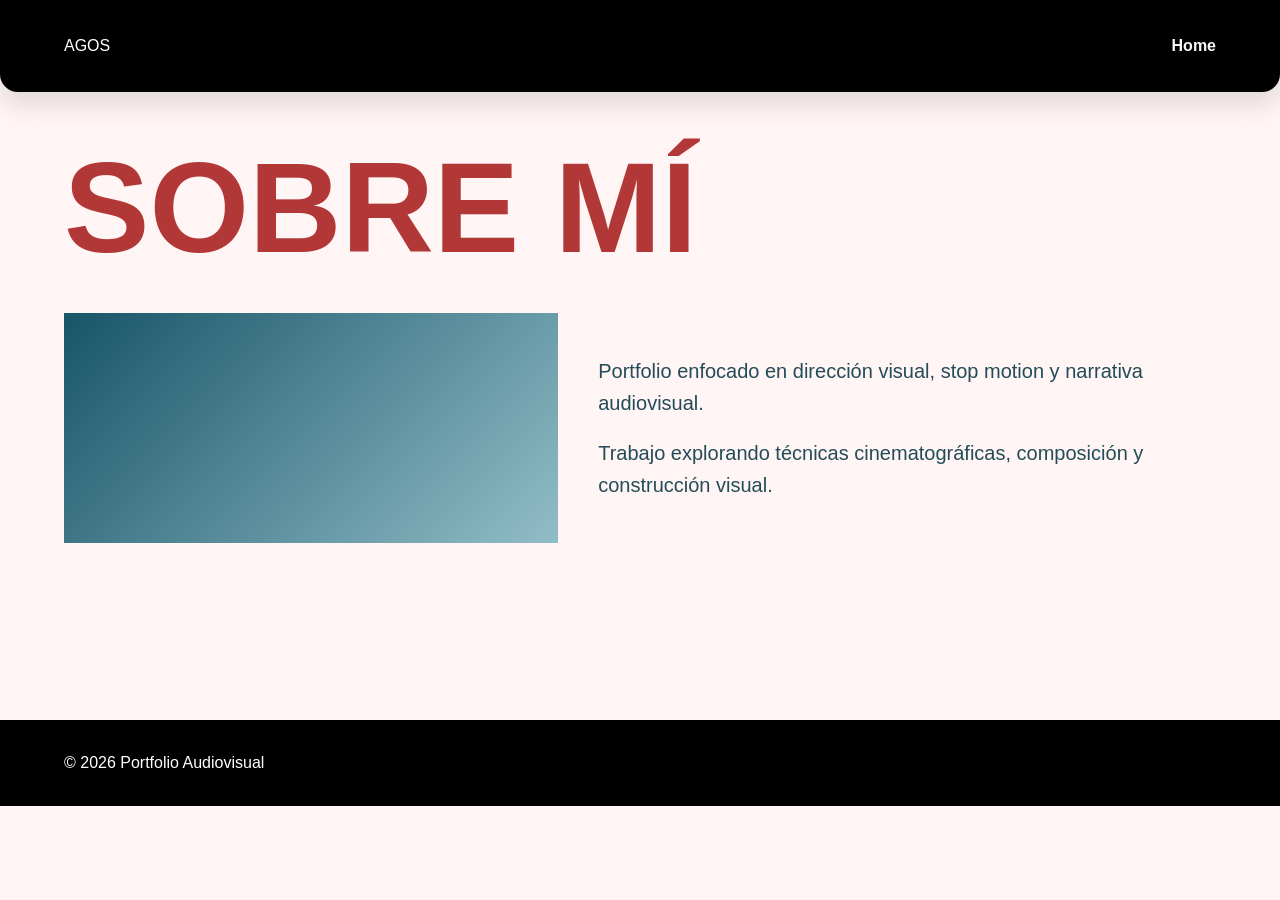
==== about.html @ ac49134e "Initial site commit" ====
<!DOCTYPE html>
<html lang="es">
<head>
  <meta charset="UTF-8">
  <meta name="viewport" content="width=device-width, initial-scale=1.0">
  <title>Sobre mí</title>
  <link rel="stylesheet" href="style.css">
</head>
<body>

<header class="navbar">

  <div class="logo">
    AGOS
  </div>

  <nav>
    <a href="index.html">Home</a>
  </nav>

</header>


<section class="page">

  <div class="section-title">

    <h1>SOBRE MÍ</h1>

  </div>


  <div class="about-layout">

    <div class="about-image"></div>

    <div class="about-text">

      <p>
        Portfolio enfocado en dirección visual, stop motion y narrativa audiovisual.
      </p>

      <p>
        Trabajo explorando técnicas cinematográficas, composición y construcción visual.
      </p>

    </div>

  </div>

</section>

<footer>
  © 2026 Portfolio Audiovisual
</footer>

</body>
</html>
---- style.css ----
:root{
  --ink:#070707;
  --paper:#fff5f4;
  --red:#b23838;
  --red-soft:#d77678;
  --blue:#185568;
  --blue-soft:#91bdc7;
  --mint:#e7fbfc;
  --line:rgba(7,7,7,0.34);
}

*{
  margin:0;
  padding:0;
  box-sizing:border-box;
}

html{
  scroll-behavior:smooth;
}

body{
  min-height:100vh;
  color:var(--ink);
  font-family:Arial, Helvetica, sans-serif;
  background:var(--paper);
  overflow-x:hidden;
}

a{
  color:inherit;
}

.navbar{
  position:fixed;
  top:0;
  left:0;
  z-index:20;
  width:100%;
  min-height:92px;
  display:flex;
  align-items:center;
  justify-content:space-between;
  gap:32px;
  padding:24px clamp(24px, 5vw, 76px);
  color:#fff;
  background:#000;
  border-bottom-left-radius:18px;
  border-bottom-right-radius:18px;
  box-shadow:0 12px 26px rgba(0,0,0,0.12);
}

.brand{
  display:inline-flex;
  align-items:center;
}

.logo{
  width:112px;
  height:auto;
  display:block;
}

nav{
  display:flex;
  align-items:center;
  gap:clamp(20px, 4vw, 58px);
  flex-wrap:wrap;
}

nav a{
  color:#f7f7f7;
  font-size:16px;
  font-weight:700;
  text-decoration:none;
  transition:color 0.2s ease;
}

nav a:hover,
nav a.active{
  color:#d34747;
}

main{
  position:relative;
  background:
    radial-gradient(circle at 13% 8%, transparent 0 145px, rgba(178,56,56,0.58) 146px, transparent 147px),
    radial-gradient(circle at 22% 0%, transparent 0 290px, rgba(7,7,7,0.42) 291px, transparent 292px),
    var(--paper);
}

.hero{
  position:relative;
  min-height:700px;
  padding:150px clamp(24px, 5vw, 84px) 64px;
  display:flex;
  align-items:center;
  justify-content:center;
  overflow:hidden;
}

.hero-meta{
  position:absolute;
  top:142px;
  left:clamp(26px, 9vw, 128px);
  display:flex;
  gap:24px;
  align-items:flex-start;
  font-size:14px;
  line-height:1.45;
  text-transform:uppercase;
}

.hero-meta span:not(.rec-light){
  display:block;
  color:#d34747;
  margin-bottom:4px;
}

.rec-light{
  width:36px;
  height:16px;
  margin-top:8px;
  background:#cf4549;
  display:inline-block;
}

.orbit{
  position:absolute;
  pointer-events:none;
  border:1.5px solid rgba(7,7,7,0.45);
  border-radius:50%;
}

.orbit-left{
  width:510px;
  height:510px;
  top:-225px;
  left:-72px;
}

.orbit-right{
  width:360px;
  height:108px;
  top:132px;
  right:-105px;
  transform:rotate(-8deg);
  border-color:rgba(24,85,104,0.68);
}

.hero-stage{
  position:relative;
  width:min(100%, 1180px);
  display:flex;
  justify-content:center;
  align-items:center;
  min-height:420px;
}

.hero h1{
  color:var(--red);
  font-size:clamp(78px, 13vw, 218px);
  line-height:0.82;
  font-weight:900;
  text-transform:uppercase;
  letter-spacing:0;
}

.girl-placeholder{
  display:grid;
  place-items:center;
  color:#fff;
  font-weight:800;
  text-transform:uppercase;
  border:2px dashed rgba(178,56,56,0.55);
  background:
    linear-gradient(180deg, rgba(255,255,255,0.42), rgba(255,255,255,0.1)),
    #f3d8d8;
  box-shadow:inset 0 0 0 10px rgba(255,245,244,0.7);
}

.girl-placeholder span{
  padding:8px 14px;
  color:var(--red);
  background:#fff;
  border:1px solid rgba(178,56,56,0.32);
}

.hero-person{
  position:absolute;
  top:18px;
  left:50%;
  width:205px;
  height:400px;
  transform:translateX(-50%);
  border-radius:120px 120px 42px 42px;
}

.side-words{
  position:absolute;
  right:clamp(16px, 5vw, 72px);
  top:390px;
  display:flex;
  gap:38px;
  writing-mode:vertical-rl;
  color:#ce4a4d;
  font-size:14px;
  text-transform:uppercase;
}

.side-words::before,
.side-words::after{
  content:"";
  width:12px;
  height:12px;
  background:#000;
  display:block;
}

.intro{
  padding:0 clamp(24px, 5vw, 84px) 48px;
}

.intro h2{
  font-size:36px;
  margin-bottom:12px;
}

.lead{
  color:var(--red);
  font-size:26px;
  font-weight:800;
  margin-bottom:18px;
}

.intro p:last-child{
  max-width:850px;
  font-size:17px;
  line-height:1.6;
}

.projects{
  position:relative;
  padding:0 clamp(24px, 5vw, 84px) 104px;
  display:grid;
  grid-template-columns:minmax(230px, 1fr) minmax(180px, 0.8fr) minmax(230px, 1fr) minmax(180px, 0.8fr);
  gap:38px 58px;
  align-items:center;
}

.projects::after{
  content:"";
  position:absolute;
  right:-90px;
  bottom:-190px;
  width:560px;
  height:280px;
  border:1.5px solid rgba(7,7,7,0.42);
  border-radius:50%;
  transform:rotate(-10deg);
}

.project-tile{
  position:relative;
  min-height:178px;
  padding:68px 28px 24px;
  color:#fff;
  text-decoration:none;
  overflow:hidden;
  transition:transform 0.2s ease, filter 0.2s ease;
}

.project-tile:hover{
  transform:translateY(-4px);
  filter:saturate(1.08);
}

.project-tile span{
  position:relative;
  z-index:2;
  display:block;
  font-size:24px;
  line-height:1;
  font-weight:900;
  text-transform:uppercase;
}

.project-tile small{
  position:relative;
  z-index:2;
  display:block;
  margin-top:8px;
  font-size:14px;
  font-weight:700;
}

.tile-blue{ background:var(--blue); }
.tile-sky{ background:var(--blue-soft); }
.tile-red{ background:#ce4042; }
.tile-coral{ background:var(--red-soft); }

.tile-ring{
  position:absolute;
  right:28px;
  top:46px;
  width:88px;
  height:88px;
  border:5px solid rgba(255,255,255,0.55);
  border-radius:50%;
}

.tile-ring::after{
  content:"";
  position:absolute;
  left:-12px;
  bottom:-12px;
  width:28px;
  height:28px;
  background:#d84a4e;
  border-radius:50%;
}

.tile-wave{
  position:absolute;
  right:-8px;
  bottom:-12px;
  width:156px;
  height:88px;
  border-left:7px solid #c23f40;
  border-top:7px solid #fff;
  border-radius:50%;
  transform:rotate(-26deg);
}

.tile-bars{
  position:absolute;
  right:24px;
  bottom:0;
  width:170px;
  height:78px;
  background:
    linear-gradient(90deg, transparent 0 15%, var(--blue) 15% 42%, transparent 42% 48%, var(--mint) 48% 74%, transparent 74% 80%, var(--blue) 80% 100%);
}

.tile-dots{
  position:absolute;
  right:0;
  bottom:0;
  width:208px;
  height:102px;
  background:
    radial-gradient(circle at 14% 88%, var(--mint) 0 10px, transparent 11px),
    radial-gradient(circle at 28% 76%, var(--blue) 0 8px, transparent 9px),
    radial-gradient(circle at 43% 62%, var(--mint) 0 18px, transparent 19px),
    radial-gradient(circle at 60% 42%, var(--blue) 0 19px, transparent 20px),
    radial-gradient(circle at 78% 22%, var(--mint) 0 18px, transparent 19px),
    radial-gradient(circle at 96% 4%, var(--blue) 0 18px, transparent 19px),
    linear-gradient(145deg, transparent 0 50%, rgba(255,255,255,0.65) 51% 53%, transparent 54%);
}

.character-callout{
  min-height:360px;
  position:relative;
  display:flex;
  align-items:flex-end;
  justify-content:center;
}

.small-person{
  width:150px;
  height:310px;
  border-radius:80px 80px 28px 28px;
}

.bubble{
  position:absolute;
  top:0;
  right:0;
  max-width:185px;
  padding:14px 16px;
  font-size:13px;
  font-weight:700;
  line-height:1.35;
  background:#fffafa;
  border:1.5px solid rgba(7,7,7,0.55);
  border-radius:8px;
}

.bubble::after{
  content:"";
  position:absolute;
  left:26px;
  bottom:-18px;
  width:28px;
  height:18px;
  background:#fffafa;
  clip-path:polygon(0 0, 100% 0, 0 100%);
  border-left:1.5px solid rgba(7,7,7,0.55);
}

.site-footer,
footer{
  position:relative;
  z-index:1;
  color:#fff;
  background:#000;
}

.site-footer{
  min-height:250px;
  display:grid;
  grid-template-columns:220px minmax(260px, 1fr) 260px;
  gap:48px;
  align-items:center;
  padding:56px clamp(24px, 11vw, 190px);
  border-top-left-radius:22px;
  border-top-right-radius:22px;
}

.footer-logo{
  width:142px;
  height:auto;
  margin-bottom:28px;
}

.site-footer p,
.site-footer a{
  color:#fff;
  font-size:14px;
  font-weight:700;
  text-decoration:none;
}

.newsletter{
  display:grid;
  gap:10px;
}

.newsletter label{
  font-size:12px;
  font-weight:800;
  text-transform:uppercase;
  color:#bfc0c0;
}

.newsletter input{
  width:100%;
  min-height:48px;
  padding:0 24px;
  color:#fff;
  font-weight:700;
  background:#000;
  border:1px solid rgba(255,255,255,0.72);
  border-radius:12px;
  outline:none;
}

.footer-contact{
  display:grid;
  gap:16px;
  align-content:center;
}

.footer-contact strong{
  color:#d8d8d8;
  font-size:12px;
  text-transform:uppercase;
}

.socials{
  display:flex;
  gap:14px;
  flex-wrap:wrap;
}

.socials a{
  font-size:12px;
}

.page{
  min-height:calc(100vh - 180px);
  padding:150px clamp(24px, 5vw, 76px) 80px;
}

.section-title{
  max-width:850px;
  margin-bottom:48px;
}

.section-title h1{
  color:var(--red);
  font-size:clamp(54px, 10vw, 150px);
  line-height:0.9;
  text-transform:uppercase;
}

.section-title p,
.about-text p{
  color:#234c58;
  font-size:20px;
  line-height:1.6;
}

.grid{
  display:grid;
  grid-template-columns:repeat(3, minmax(0, 1fr));
  gap:24px;
}

.card{
  background:#fff;
  border:1px solid rgba(7,7,7,0.1);
  border-radius:8px;
  overflow:hidden;
}

.image,
.about-image{
  min-height:230px;
  background:linear-gradient(135deg, var(--blue), var(--blue-soft));
}

.info{
  padding:22px;
}

.info h2{
  margin-bottom:8px;
}

.about-layout{
  display:grid;
  grid-template-columns:minmax(220px, 0.8fr) minmax(280px, 1fr);
  gap:40px;
  align-items:center;
}

.about-text{
  display:grid;
  gap:18px;
}

body > footer:not(.site-footer){
  padding:34px clamp(24px, 5vw, 76px);
}

@media(max-width:1120px){
  .projects{
    grid-template-columns:1fr 1fr;
  }

  .character-callout{
    order:5;
  }

  .character-right{
    order:6;
  }

  .site-footer{
    grid-template-columns:1fr;
    gap:30px;
  }
}

@media(max-width:760px){
  .navbar{
    position:relative;
    flex-direction:column;
    min-height:auto;
    padding:22px;
  }

  nav{
    justify-content:center;
    gap:16px 22px;
  }

  nav a{
    font-size:14px;
  }

  .hero{
    min-height:560px;
    padding:58px 20px 36px;
  }

  .hero-meta,
  .side-words,
  .orbit-right{
    display:none;
  }

  .hero-stage{
    min-height:390px;
  }

  .hero h1{
    font-size:clamp(64px, 23vw, 110px);
  }

  .hero-person{
    width:160px;
    height:300px;
    top:50px;
  }

  .intro{
    padding:10px 20px 36px;
  }

  .intro h2{
    font-size:30px;
  }

  .lead{
    font-size:21px;
  }

  .projects{
    grid-template-columns:1fr;
    padding:0 20px 70px;
    gap:24px;
  }

  .character-callout{
    min-height:300px;
  }

  .bubble{
    left:50%;
    right:auto;
    transform:translateX(-50%);
  }

  .site-footer{
    padding:42px 24px;
  }

  .grid,
  .about-layout{
    grid-template-columns:1fr;
  }

  .page{
    padding:60px 20px;
  }
}
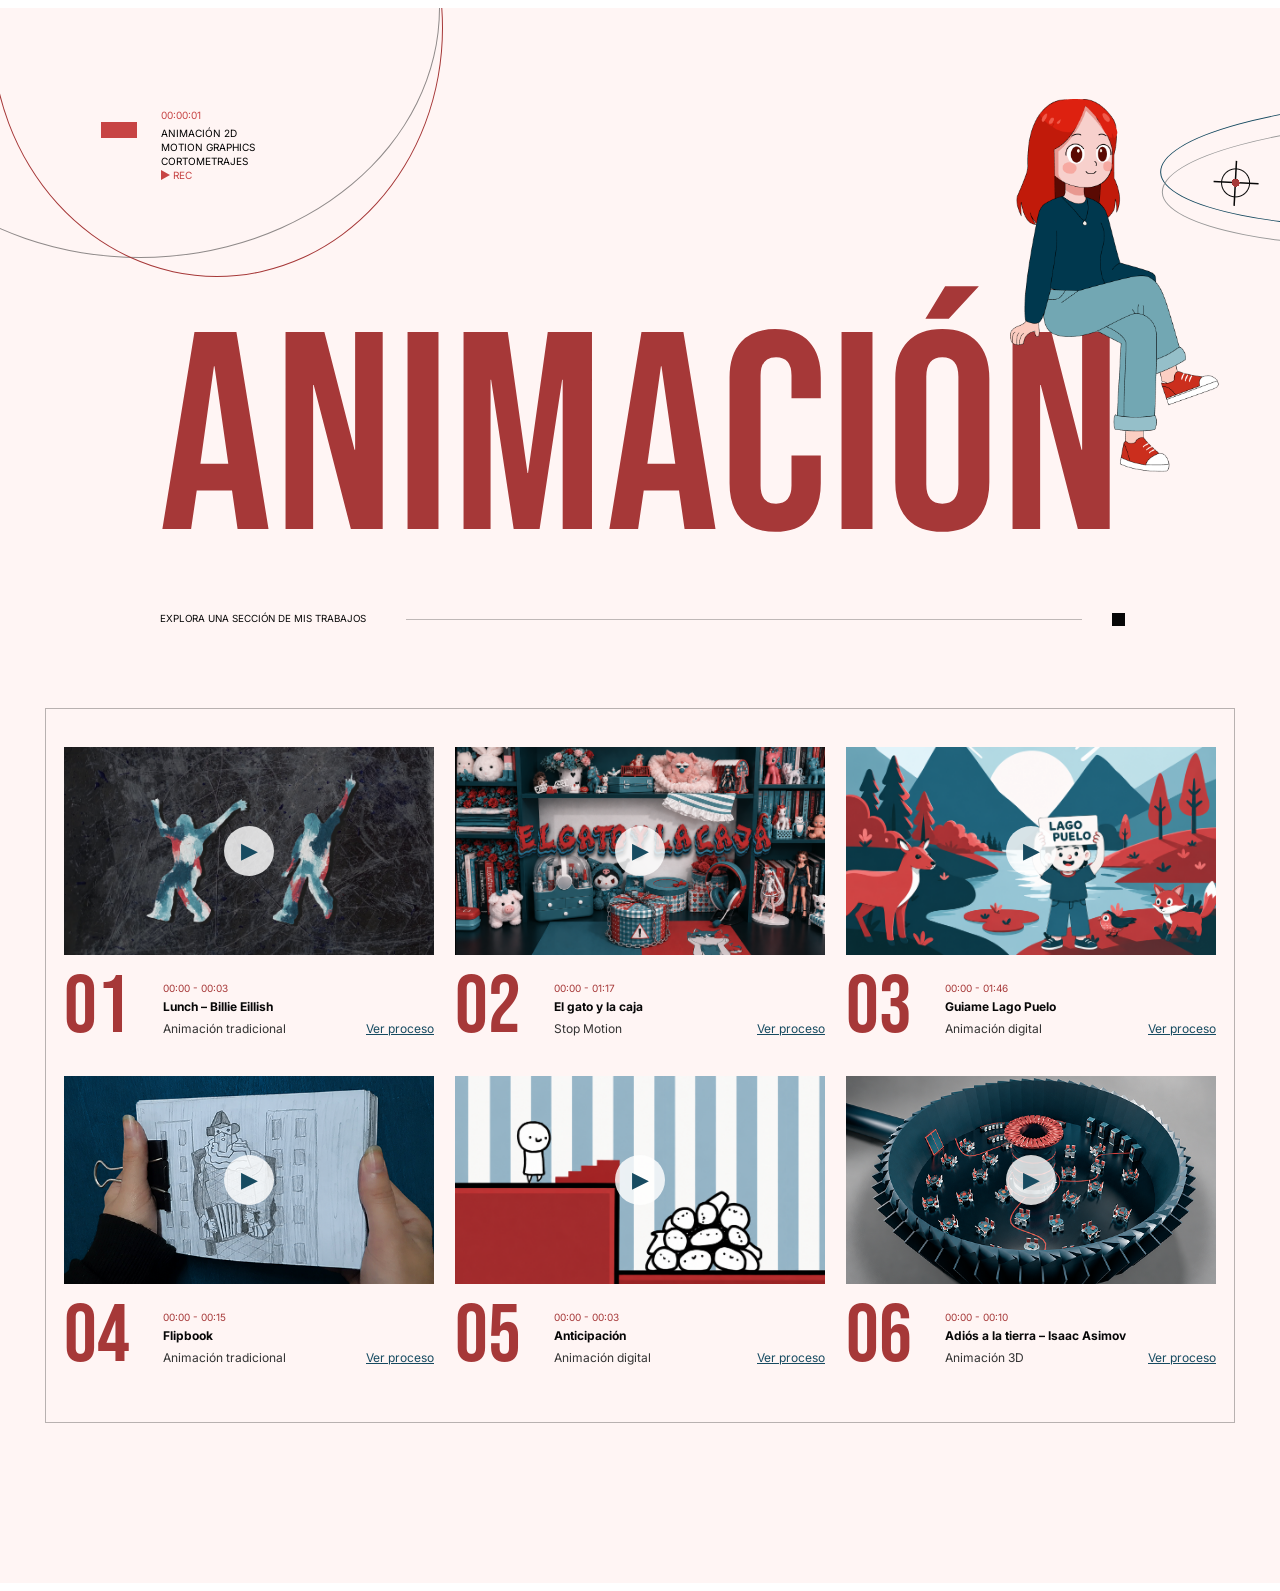
==== commit ce8bb7d7: "Update about.html" ====
--- a/about.html
+++ b/about.html
@@ -3,56 +3,319 @@
 <head>
   <meta charset="UTF-8">
   <meta name="viewport" content="width=device-width, initial-scale=1.0">
-  <title>Sobre mí</title>
+  <title>Animación</title>
   <link rel="stylesheet" href="style.css">
+  <script src="components.js" defer></script>
 </head>
 <body>
-
-<header class="navbar">
-
-  <div class="logo">
-    AGOS
+  <div data-include="header"></div>
+
+<main class="animacion-page">
+
+  <!-- HERO -->
+<section class="animacion-hero">
+
+  <!-- texto izquierda arriba -->
+  <div class="hero-meta">
+    <span class="rec-light"></span>
+
+    <div class="hero-text">
+      <span>00:00:01</span>
+      Animación 2D<br>
+      Motion graphics<br>
+      Cortometrajes<br>
+
+      <p class="rec-label">
+        <span>REC</span>
+      </p>
+    </div>
   </div>
 
-  <nav>
-    <a href="index.html">Home</a>
-  </nav>
-
-</header>
-
-
-<section class="page">
-
-  <div class="section-title">
-
-    <h1>SOBRE MÍ</h1>
+  <!-- ondas -->
+  <div class="orbit orbit-left"></div>
+  <div class="orbit orbit-right"></div>
+
+  <!-- contenido principal -->
+  <div class="animacion-stage">
+
+    <div class="marker-left"></div>
+
+    <h1>ANIMACIÓN</h1>
+
+    <img
+      src="img/agos_sentada.png"
+      alt="Agos"
+      class="animacion-character"
+    >
+
 
   </div>
-
-
-  <div class="about-layout">
-
-    <div class="about-image"></div>
-
-    <div class="about-text">
-
-      <p>
-        Portfolio enfocado en dirección visual, stop motion y narrativa audiovisual.
-      </p>
-
-      <p>
-        Trabajo explorando técnicas cinematográficas, composición y construcción visual.
-      </p>
-
-    </div>
-
-  </div>
+<div class="explora-line">
+  <span>EXPLORA UNA SECCIÓN DE MIS TRABAJOS</span>
+  <div class="line"></div>
+  <div class="line-square"></div>
+</div>
 
 </section>
 
-<footer>
-  © 2026 Portfolio Audiovisual
-</footer>
-
+  <!-- PROYECTOS -->
+  <section class="animacion-grid">
+
+    <article class="anim-card">
+
+<div class="thumb video-thumb" id="video-card-1">
+
+  <img
+    src="img/portada_animacion_1.png"
+    alt=""
+    class="video-cover"
+  >
+
+  <button class="play-btn">▶</button>
+
+  <video class="video-player" controls>
+    <source src="videos/billie_eillish_bel.mp4" type="video/mp4">
+  </video>
+
+</div>
+
+      <div class="project-info">
+
+        <div class="number">01</div>
+
+        <div class="meta">
+          <span>00:00 - 00:03</span>
+          <h3>Lunch – Billie Eillish</h3>
+          <p>Animación tradicional</p>
+        </div>
+
+        <a href="#">Ver proceso</a>
+
+      </div>
+
+    </article>
+
+    <article class="anim-card">
+
+      <div class="thumb video-thumb" id="video-card-2">
+
+  <img
+    src="img/portada_animacion_2.png"
+    alt=""
+    class="video-cover"
+  >
+
+  <button class="play-btn">▶</button>
+
+  <video class="video-player" controls>
+    <source src="videos/el_gato_y_la_caja.mp4" type="video/mp4">
+  </video>
+
+</div>
+
+      <div class="project-info">
+
+        <div class="number">02</div>
+
+        <div class="meta">
+          <span>00:00 - 01:17</span>
+          <h3>El gato y la caja</h3>
+          <p>Stop Motion</p>
+        </div>
+
+        <a href="#">Ver proceso</a>
+
+      </div>
+
+    </article>
+
+    <article class="anim-card">
+
+<div class="thumb video-thumb" id="video-card-3">
+
+  <img
+    src="img/portada_animacion_3.png"
+    alt=""
+    class="video-cover"
+  >
+
+  <button class="play-btn">▶</button>
+
+  <video class="video-player" controls>
+    <source src="videos/guiame_lago_puelo.mp4" type="video/mp4">
+  </video>
+
+</div>
+
+      <div class="project-info">
+
+        <div class="number">03</div>
+
+        <div class="meta">
+          <span>00:00 - 01:46</span>
+          <h3>Guiame Lago Puelo</h3>
+          <p>Animación digital</p>
+        </div>
+
+        <a href="#">Ver proceso</a>
+
+      </div>
+
+    </article>
+
+    <article class="anim-card">
+
+<div class="thumb video-thumb" id="video-card-4">
+
+  <img
+    src="img/portada_animacion_4.png"
+    alt=""
+    class="video-cover"
+  >
+
+  <button class="play-btn">▶</button>
+
+  <video class="video-player" controls>
+    <source src="videos/flipbook.mp4" type="video/mp4">
+  </video>
+
+</div>
+
+      <div class="project-info">
+
+        <div class="number">04</div>
+
+        <div class="meta">
+          <span>00:00 - 00:15</span>
+          <h3>Flipbook</h3>
+          <p>Animación tradicional</p>
+        </div>
+
+        <a href="#">Ver proceso</a>
+
+      </div>
+
+    </article>
+
+    <article class="anim-card">
+
+<div class="thumb video-thumb" id="video-card-5">
+
+  <img
+    src="img/portada_animacion_5.png"
+    alt=""
+    class="video-cover"
+  >
+
+  <button class="play-btn">▶</button>
+
+  <video class="video-player" controls>
+    <source src="videos/anticipacion.mp4" type="video/mp4">
+  </video>
+
+</div>
+
+      <div class="project-info">
+
+        <div class="number">05</div>
+
+        <div class="meta">
+          <span>00:00 - 00:03</span>
+          <h3>Anticipación</h3>
+          <p>Animación digital</p>
+        </div>
+
+        <a href="#">Ver proceso</a>
+
+      </div>
+
+    </article>
+
+    <article class="anim-card">
+
+<div class="thumb video-thumb" id="video-card-6">
+
+  <img
+    src="img/portada_animacion_6.png"
+    alt=""
+    class="video-cover"
+  >
+
+  <button class="play-btn">▶</button>
+
+  <video class="video-player" controls>
+    <source src="videos/adios_a_la_tierra.mp4" type="video/mp4">
+  </video>
+
+</div>
+
+      <div class="project-info">
+
+        <div class="number">06</div>
+
+        <div class="meta">
+          <span>00:00 - 00:10</span>
+          <h3>Adiós a la tierra – Isaac Asimov</h3>
+          <p>Animación 3D</p>
+        </div>
+
+        <a href="#">Ver proceso</a>
+
+      </div>
+
+    </article>
+
+  </section>
+
+</main>
+  <div data-include="footer"></div>
+<script>
+const videoCards = document.querySelectorAll(".video-thumb");
+
+videoCards.forEach((card) => {
+  const cover = card.querySelector(".video-cover");
+  const playBtn = card.querySelector(".play-btn");
+  const video = card.querySelector(".video-player");
+
+  function playVideo(e) {
+    e.stopPropagation();
+
+    // cerrar otros videos abiertos
+    videoCards.forEach((otherCard) => {
+      const otherVideo = otherCard.querySelector(".video-player");
+
+      if (otherCard !== card) {
+        otherVideo.pause();
+        otherVideo.currentTime = 0;
+        otherCard.classList.remove("playing");
+      }
+    });
+
+    card.classList.add("playing");
+    video.play();
+  }
+
+  cover.addEventListener("click", playVideo);
+  playBtn.addEventListener("click", playVideo);
+
+  video.addEventListener("click", (e) => {
+    e.stopPropagation();
+  });
+});
+
+// click afuera = cerrar todo
+document.addEventListener("click", () => {
+  videoCards.forEach((card) => {
+    const video = card.querySelector(".video-player");
+
+    if (card.classList.contains("playing")) {
+      video.pause();
+      video.currentTime = 0;
+      card.classList.remove("playing");
+    }
+  });
+});
+</script>
 </body>
-</html>+</html>
+
--- a/style.css
+++ b/style.css
@@ -1,30 +1,140 @@
+@import url("https://fonts.googleapis.com/css2?family=Bebas+Neue&family=Inter:wght@400;500;600;700&display=swap");
+
 :root{
   --ink:#070707;
   --paper:#fff5f4;
-  --red:#b23838;
-  --red-soft:#d77678;
-  --blue:#185568;
-  --blue-soft:#91bdc7;
+  --white:#fff;
+  --red:#A63838;
+  --red-2:#C74444;
+  --red-3:#D97A7A;
+  --blue:#174B61;
+  --blue-soft:#8FB9C4;
+  --blue-4:#8FB9C4;
   --mint:#e7fbfc;
   --line:rgba(7,7,7,0.34);
+  --font-text:"Inter", Arial, Helvetica, sans-serif;
+  --font-display:"Bebas Neue", Impact, "Arial Narrow", sans-serif;
+  --page-margin:96px;
+  --grid-gap:24px;
+  --portfolio-side-margin:45px;
 }
 
 *{
-  margin:0;
+  margin-left:0;
   padding:0;
   box-sizing:border-box;
 }
 
-html{
-  scroll-behavior:smooth;
-}
-
-body{
-  min-height:100vh;
-  color:var(--ink);
-  font-family:Arial, Helvetica, sans-serif;
-  background:var(--paper);
-  overflow-x:hidden;
+
+
+.nav-dropdown{
+  position: relative;
+  display: inline-flex;
+  align-items: center;
+}
+
+.nav-dropdown .nav-link{
+  color: var(--white);
+  font-family: var(--font-text);
+  font-size: 11px;
+  font-weight: 600;
+  text-decoration: none;
+}
+
+.nav-dropdown:hover .arrow{
+  transform: rotate(180deg);
+}
+
+/* menú oculto */
+.dropdown-menu{
+  position: absolute;
+  top: 100%;
+  left: 0;
+  margin-top: 12px;
+  width: 100%;
+
+  background: #000;
+  border: 1px solid rgba(255,255,255,0.15);
+  border-radius: 10px;
+
+  display: flex;
+  flex-direction: column;
+  min-width: 220px;
+
+  opacity: 0;
+  visibility: hidden;
+  transform: translateY(-8px);
+  transition: 0.2s ease;
+  padding: 6px 0;
+
+  z-index: 100;
+}
+
+.dropdown-menu a{
+  padding: 12px 18px;
+  font-size: 11px;
+  color: var(--white);
+  text-decoration: none;
+  display: block;
+  width: 100%;
+  box-sizing: border-box;
+}
+
+.dropdown-menu a:hover{
+  background: rgba(255,255,255,0.08);
+  color: var(--red-2);
+}
+
+/* mostrar en hover */
+.nav-dropdown:hover .dropdown-menu{
+  opacity: 1;
+  visibility: visible;
+  transform: translateY(0);
+}
+
+.nav-link{
+  display: inline-flex;
+  align-items: center;
+  gap: 6px;
+  font-size: 11px;
+}
+
+.arrow{
+  font-size: 18px;
+  line-height: 2;
+  transition: transform 0.2s ease;
+}
+
+h1,
+.h1{
+  font-family:var(--font-text);
+  font-size:41.1px;
+  font-weight:700;
+  line-height:53.5px;
+}
+
+h2,
+.h2{
+  font-family:var(--font-text);
+  font-size:34.9px;
+  font-weight:700;
+  line-height:45.3px;
+}
+
+h3,
+.h3{
+  font-family:var(--font-text);
+  font-size:29.5px;
+  font-weight:700;
+  line-height:38.4px;
+}
+
+h4,
+.h4{
+  font-family:var(--font-text);
+  font-size:25px;
+  font-weight:700;
+  line-height:31.5px;
 }
 
 a{
@@ -37,17 +147,18 @@
   left:0;
   z-index:20;
   width:100%;
-  min-height:92px;
+  min-height:80px;
   display:flex;
   align-items:center;
   justify-content:space-between;
   gap:32px;
-  padding:24px clamp(24px, 5vw, 76px);
+  padding:0 var(--page-margin);
   color:#fff;
   background:#000;
   border-bottom-left-radius:18px;
   border-bottom-right-radius:18px;
   box-shadow:0 12px 26px rgba(0,0,0,0.12);
+
 }
 
 .brand{
@@ -56,72 +167,112 @@
 }
 
 .logo{
-  width:112px;
+  width:90px;
   height:auto;
   display:block;
+  margin-left: 46px;
 }
 
 nav{
   display:flex;
   align-items:center;
-  gap:clamp(20px, 4vw, 58px);
+  gap:clamp(5px, 4vw, 5px);
   flex-wrap:wrap;
 }
 
 nav a{
-  color:#f7f7f7;
-  font-size:16px;
-  font-weight:700;
+  color:var(--white);
+  font-family:var(--font-text);
+  font-size:11px;
+  font-weight:600;
+  line-height:28px;
   text-decoration:none;
   transition:color 0.2s ease;
+
+  margin-right: 46px;
+}
+
+nav a,
+.nav-link,
+.dropdown-menu a{
+  font-size: 11px;
 }
 
 nav a:hover,
 nav a.active{
-  color:#d34747;
+  color:var(--red-2);
 }
 
 main{
   position:relative;
   background:
-    radial-gradient(circle at 13% 8%, transparent 0 145px, rgba(178,56,56,0.58) 146px, transparent 147px),
-    radial-gradient(circle at 22% 0%, transparent 0 290px, rgba(7,7,7,0.42) 291px, transparent 292px),
+    radial-gradient(circle at 17% -1%, transparent 0 290px, #A63838 291px, transparent 292px),
     var(--paper);
 }
 
 .hero{
   position:relative;
-  min-height:700px;
-  padding:150px clamp(24px, 5vw, 84px) 64px;
-  display:flex;
+  min-height:300px;
+  padding:175px var(--page-margin) 0px;
+  display:grid;
+  grid-template-columns:repeat(12, minmax(0, 1fr));
+  column-gap:var(--grid-gap);
   align-items:center;
-  justify-content:center;
   overflow:hidden;
 }
 
 .hero-meta{
   position:absolute;
-  top:142px;
-  left:clamp(26px, 9vw, 128px);
+  top:90px;
+  left:calc(var(--page-margin) + ((100vw - (var(--page-margin) * 2) - (var(--grid-gap) * 11)) / 12));
   display:flex;
   gap:24px;
   align-items:flex-start;
-  font-size:14px;
-  line-height:1.45;
+  font-family:var(--font-text);
+  font-size:10.7px;
+  font-weight:400;
+  line-height:18.4px;
   text-transform:uppercase;
+  color:#000;
 }
 
 .hero-meta span:not(.rec-light){
   display:block;
-  color:#d34747;
+  color:var(--red-2);
+  font-weight:400;
   margin-bottom:4px;
+}
+
+.hero-meta .rec-label{
+  margin:0;
+  color:var(--red-2);
+  display:flex;
+  align-items:center;
+  gap:3px;
+}
+
+.hero-meta .rec-label::before{
+  content:"";
+  width:0;
+  height:0;
+
+  border-top:5px solid transparent;
+border-bottom:5px solid transparent;
+border-left:9px solid var(--red-2);
+position: relative;
+top: -2px;
+}
+
+.hero-text{
+  display:flex;
+  flex-direction:column;
 }
 
 .rec-light{
   width:36px;
   height:16px;
-  margin-top:8px;
-  background:#cf4549;
+  margin-top:14px;
+  background:var(--red-2);
   display:inline-block;
 }
 
@@ -133,143 +284,309 @@
 }
 
 .orbit-left{
-  width:510px;
-  height:510px;
-  top:-225px;
-  left:-72px;
+  width:600px;
+  height:500px;
+  top:-250px;
+  left: -160px;
 }
 
 .orbit-right{
-  width:360px;
-  height:108px;
-  top:132px;
-  right:-105px;
-  transform:rotate(-8deg);
-  border-color:rgba(24,85,104,0.68);
+  width:545px;
+  height:130px;
+  top:90px;
+  right:-425px;
+  transform:rotate(-2deg);
+  border-color:#174B61;
+  z-index:1;
+}
+
+.orbit-right::before{
+  content:"";
+  position:absolute;
+  inset:20px -4px -20px 0;
+  border:1.5px solid #070707;
+  border-radius:50%;
+  border-color:#9A9A9A;
+}
+
+.orbit-right::after{
+  content:"";
+  position:absolute;
+  left:40px;
+  top:60%;
+  width:68px;
+  height:68px;
+  transform:translateY(-50%) rotate(5deg);
+  border-radius:50%;
+  background:
+    radial-gradient(circle at center, #A63838 0 4px, transparent 3px),
+    radial-gradient(circle at center, transparent 0 13px, #070707 14px 14px, transparent 15px),
+    linear-gradient(#070707, #070707) center / 45px 1.5px no-repeat,
+    linear-gradient(#070707, #070707) center / 1.5px 45px no-repeat;
 }
 
 .hero-stage{
   position:relative;
-  width:min(100%, 1180px);
+  top: -70px;
+  grid-column:1 / -1;
+  width:100%;
+  max-width:calc(100vw - (var(--portfolio-side-margin) * 2));
+  margin:0 auto;
   display:flex;
   justify-content:center;
   align-items:center;
-  min-height:420px;
-}
+  min-height:480px;
+}
+
+.hero-stage::before{
+  content:"";
+  position:absolute;
+  top:200px;
+  left:61px;
+  width:13px;
+  height:13px;
+  background:#070707;
+  z-index:3;
+}
+
+.hero-stage::after{
+  content:"";
+  position:absolute;
+  top:220px;
+  left:67px;
+  width:1px;
+  height:190px;
+  background:#9A9A9A;
+  z-index:3;
+}
+
+.portfolio-marker{
+  position:absolute;
+  z-index:3;
+}
+
+.portfolio-marker::before{
+  content:"";
+  position:absolute;
+  top:397px;
+  left:0;
+  width:13px;
+  height:13px;
+  background:#070707;
+}
+
+.portfolio-marker::after{
+  content:"";
+  position:absolute;
+  top:201px;
+  left:6px;
+  width:1px;
+  height:190px;
+  background:#9A9A9A;
+}
+
+.portfolio-marker-right{
+  right:61px;
+  top:0;
+}
+
+
 
 .hero h1{
+  font-family:var(--font-display);
   color:var(--red);
-  font-size:clamp(78px, 13vw, 218px);
+  width:100%;
+  font-size:min(460px, calc((100vw - (var(--portfolio-side-margin) * 2)) / 4));
   line-height:0.82;
-  font-weight:900;
+  font-weight:400;
   text-transform:uppercase;
+  text-align:center;
   letter-spacing:0;
-}
-
-.girl-placeholder{
-  display:grid;
-  place-items:center;
-  color:#fff;
-  font-weight:800;
+  white-space:nowrap;
+}
+
+.hero-person{
+  position:absolute;
+  top:-21px;
+  left:50%;
+  width:21px;
+  height:481px;
+  transform:translateX(-50%);
+  z-index:2;
+}
+
+.person-image{
+  display:block;
+  object-fit:contain;
+}
+
+.side-words{
+  position:absolute;
+  right: 65px;
+  top:310px;
+  display:flex;
+  gap:22px;
+  writing-mode:vertical-rl;
+  color:var(--red);
+  font-family:var(--font-text);
+  font-size:10px;
+  font-weight:400;
+  line-height:16px;
   text-transform:uppercase;
-  border:2px dashed rgba(178,56,56,0.55);
-  background:
-    linear-gradient(180deg, rgba(255,255,255,0.42), rgba(255,255,255,0.1)),
-    #f3d8d8;
-  box-shadow:inset 0 0 0 10px rgba(255,245,244,0.7);
-}
-
-.girl-placeholder span{
-  padding:8px 14px;
-  color:var(--red);
-  background:#fff;
-  border:1px solid rgba(178,56,56,0.32);
-}
-
-.hero-person{
-  position:absolute;
-  top:18px;
-  left:50%;
-  width:205px;
-  height:400px;
-  transform:translateX(-50%);
-  border-radius:120px 120px 42px 42px;
-}
-
-.side-words{
-  position:absolute;
-  right:clamp(16px, 5vw, 72px);
-  top:390px;
-  display:flex;
-  gap:38px;
-  writing-mode:vertical-rl;
-  color:#ce4a4d;
-  font-size:14px;
-  text-transform:uppercase;
+  z-index:4;
 }
 
 .side-words::before,
 .side-words::after{
-  content:"";
-  width:12px;
-  height:12px;
-  background:#000;
-  display:block;
+  content:none;
 }
 
 .intro{
-  padding:0 clamp(24px, 5vw, 84px) 48px;
+  padding:0 var(--page-margin) 59px;
+  margin-top:-240px;
+  display:grid;
+  grid-template-columns:repeat(12, minmax(0, 1fr));
+  column-gap:var(--grid-gap);
+}
+
+.intro > div{
+  grid-column:1 / -1;
+  margin-left: 45px;
 }
 
 .intro h2{
-  font-size:36px;
-  margin-bottom:12px;
+  color:#000;
+  font-size:27.1px;
+  line-height:53.5px;
+  margin-bottom: -28px;
+  
 }
 
 .lead{
   color:var(--red);
-  font-size:26px;
-  font-weight:800;
-  margin-bottom:18px;
+  font-size:19.5px;
+  font-weight:700;
+  line-height:38.4px;
+  margin-bottom:-13px;
 }
 
 .intro p:last-child{
   max-width:850px;
-  font-size:17px;
-  line-height:1.6;
+  color:#000;
+  font-size:12px;
+  font-weight:400;
+  line-height:28px;
+}
+
+#proyectos{
+  scroll-margin-top: 275px;
 }
 
 .projects{
   position:relative;
-  padding:0 clamp(24px, 5vw, 84px) 104px;
+  padding:0 var(--page-margin) -90px;
   display:grid;
-  grid-template-columns:minmax(230px, 1fr) minmax(180px, 0.8fr) minmax(230px, 1fr) minmax(180px, 0.8fr);
-  gap:38px 58px;
-  align-items:center;
+  grid-template-columns:320px 120px 320px 120px;
+  grid-template-rows:230px 40px 230px;
+  column-gap:40px;
+  row-gap:20px;
+  align-items:start;
+  margin-left: 23px;
 }
 
 .projects::after{
   content:"";
   position:absolute;
   right:-90px;
-  bottom:-190px;
+  bottom:-80px;
   width:560px;
   height:280px;
-  border:1.5px solid rgba(7,7,7,0.42);
+  border:1.5px solid #A63838;
   border-radius:50%;
   transform:rotate(-10deg);
 }
 
 .project-tile{
   position:relative;
-  min-height:178px;
-  padding:68px 28px 24px;
+  width:270px;
+  max-width:100%;
+  height:154px;
+  min-height:150px;
+  padding:42px 22px 18px;
   color:#fff;
   text-decoration:none;
   overflow:hidden;
   transition:transform 0.2s ease, filter 0.2s ease;
 }
 
+.tile-blue{
+  grid-column:1;
+  grid-row:1;
+  position:relative;
+  left:45px;
+  top:-40px;
+}
+
+.projects .character-callout:first-of-type{
+  grid-column:2;
+  grid-row:1 / span 3;
+  width:225px;
+  margin-left:0;
+
+  position:relative;
+  left:1px;
+  top:-13px;
+}
+
+.tile-sky{
+  grid-column:3;
+  grid-row:1;
+  position:relative;
+  left:110px;
+  top:-40px;
+}
+
+.character-right{
+  grid-column:4;
+  grid-row:1 / span 3;
+  width:225px;
+
+  position:relative;
+  left:70px;
+  top:-10px;
+}
+
+.tile-red{
+  grid-column:1;
+  grid-row:3;
+  position:relative;
+  left:45px;
+  top:-150px;
+}
+
+.tile-red::before{
+  content:"";
+  position:absolute;
+  bottom:0;
+  right:120px;
+  width:39px;
+  height:68px;
+  background:#174B61;
+  top: 111px;
+
+  box-shadow:
+    50px -25px 0 #C7D8DC,
+    100px -0px 0 #174B61;
+}
+
+.tile-coral{
+  grid-column:3;
+  grid-row:3;
+  position:relative;
+  left:110px;
+  top:-150px;
+}
+
 .project-tile:hover{
   transform:translateY(-4px);
   filter:saturate(1.08);
@@ -279,9 +596,9 @@
   position:relative;
   z-index:2;
   display:block;
-  font-size:24px;
-  line-height:1;
-  font-weight:900;
+  font-size:16px;
+  line-height:31.5px;
+  font-weight:700;
   text-transform:uppercase;
 }
 
@@ -289,20 +606,21 @@
   position:relative;
   z-index:2;
   display:block;
-  margin-top:8px;
-  font-size:14px;
-  font-weight:700;
+  margin-top:-10px;
+  font-size:10px;
+  font-weight:400;
+  line-height:28px;
 }
 
 .tile-blue{ background:var(--blue); }
-.tile-sky{ background:var(--blue-soft); }
-.tile-red{ background:#ce4042; }
-.tile-coral{ background:var(--red-soft); }
+.tile-sky{ background:var(--blue-4); }
+.tile-red{ background:var(--red-2); }
+.tile-coral{ background:var(--red-3); }
 
 .tile-ring{
   position:absolute;
   right:28px;
-  top:46px;
+  top:33px;
   width:88px;
   height:88px;
   border:5px solid rgba(255,255,255,0.55);
@@ -312,7 +630,7 @@
 .tile-ring::after{
   content:"";
   position:absolute;
-  left:-12px;
+  left:3px;
   bottom:-12px;
   width:28px;
   height:28px;
@@ -323,163 +641,290 @@
 .tile-wave{
   position:absolute;
   right:-8px;
-  bottom:-12px;
-  width:156px;
-  height:88px;
-  border-left:7px solid #c23f40;
-  border-top:7px solid #fff;
-  border-radius:50%;
-  transform:rotate(-26deg);
-}
-
-.tile-bars{
-  position:absolute;
-  right:24px;
-  bottom:0;
-  width:170px;
-  height:78px;
-  background:
-    linear-gradient(90deg, transparent 0 15%, var(--blue) 15% 42%, transparent 42% 48%, var(--mint) 48% 74%, transparent 74% 80%, var(--blue) 80% 100%);
-}
+  bottom:-8px;
+  width:190px;
+  height:110px;
+  z-index:1;
+}
+
+.tile-wave svg{
+  width:100%;
+  height:100%;
+  overflow:visible;
+}
+
+
 
 .tile-dots{
   position:absolute;
   right:0;
   bottom:0;
-  width:208px;
-  height:102px;
+  width:230px;
+  height:140px;
+  z-index:1;
+
   background:
-    radial-gradient(circle at 14% 88%, var(--mint) 0 10px, transparent 11px),
-    radial-gradient(circle at 28% 76%, var(--blue) 0 8px, transparent 9px),
-    radial-gradient(circle at 43% 62%, var(--mint) 0 18px, transparent 19px),
-    radial-gradient(circle at 60% 42%, var(--blue) 0 19px, transparent 20px),
-    radial-gradient(circle at 78% 22%, var(--mint) 0 18px, transparent 19px),
-    radial-gradient(circle at 96% 4%, var(--blue) 0 18px, transparent 19px),
-    linear-gradient(145deg, transparent 0 50%, rgba(255,255,255,0.65) 51% 53%, transparent 54%);
+    /* circulo 1 */
+    radial-gradient(circle at 23% 90%, #dff9fb 0 12px, transparent 13px),
+
+    /* circulo 2 */
+    radial-gradient(circle at 38% 73%, #174B61 0 9px, transparent 10px),
+
+    /* circulo 3 */
+    radial-gradient(circle at 55% 70%, #dff9fb 0 20px, transparent 21px),
+
+    /* circulo 4 */
+    radial-gradient(circle at 70% 40%, #174B61 0 19px, transparent 20px),
+
+    /* circulo 5 */
+    radial-gradient(circle at 90% 32%, #dff9fb 0 19px, transparent 20px);
 }
 
 .character-callout{
-  min-height:360px;
+  min-height:100%;
   position:relative;
   display:flex;
-  align-items:flex-end;
-  justify-content:center;
+  align-items:start;
+  justify-content:start;
+  width: 130px;
 }
 
 .small-person{
-  width:150px;
-  height:310px;
-  border-radius:80px 80px 28px 28px;
+  width:140px !important;
+  height:auto !important;
 }
 
 .bubble{
   position:absolute;
-  top:0;
-  right:0;
-  max-width:185px;
-  padding:14px 16px;
-  font-size:13px;
-  font-weight:700;
-  line-height:1.35;
+  top:-28px;
+  left:115px;
+  max-width:260px;
+  padding:10px 10px;
+  font-family:var(--font-text);
+  font-size:9px;
+  font-weight:400;
+  line-height:12px;
+width: 115px;
+  color:#000;
   background:#fffafa;
   border:1.5px solid rgba(7,7,7,0.55);
   border-radius:8px;
 }
 
+.character-right .bubble{
+  top:-30px;
+}
+
+.bubble::before{
+  content:"";
+  position:absolute;
+  left:24px;
+  bottom:-20px;
+  width:22px;
+  height:22px;
+  background:rgba(7,7,7,0.55);
+  clip-path:polygon(0 0, 100% 0, 0 100%);
+}
+
 .bubble::after{
   content:"";
   position:absolute;
-  left:26px;
-  bottom:-18px;
-  width:28px;
-  height:18px;
+  left:25.5px;
+  bottom:-17px;
+  width:20px;
+  height:20px;
   background:#fffafa;
   clip-path:polygon(0 0, 100% 0, 0 100%);
-  border-left:1.5px solid rgba(7,7,7,0.55);
-}
-
-.site-footer,
-footer{
+}
+
+.site-footer{
   position:relative;
-  z-index:1;
-  color:#fff;
-  background:#000;
-}
-
-.site-footer{
-  min-height:250px;
+  overflow:hidden;
+
   display:grid;
-  grid-template-columns:220px minmax(260px, 1fr) 260px;
-  gap:48px;
-  align-items:center;
-  padding:56px clamp(24px, 11vw, 190px);
+  grid-template-columns:repeat(4, minmax(0,1fr));
+  gap:40px;
+
+  align-items:start;
+
+  padding:72px 80px 36px;
+
+  color:var(--white);
+  background:#050505;
+
+  border-top:1px solid rgba(255,255,255,0.08);
   border-top-left-radius:22px;
   border-top-right-radius:22px;
-}
-
+
+  box-shadow:0 -10px 40px rgba(0,0,0,0.25);
+  margin-top: -100px;
+}
+
+/* textura */
+.site-footer::before{
+  content:"";
+  position:absolute;
+  inset:0;
+
+  background:
+    repeating-linear-gradient(
+      to bottom,
+      transparent,
+      transparent 2px,
+      rgba(255,255,255,0.015) 3px
+    );
+
+  pointer-events:none;
+}
+
+/* columnas */
+.footer-brand{
+  display:flex;
+  flex-direction:column;
+  justify-content:flex-start;
+  gap:10px;
+  min-height:120px;
+}
+
+.footer-mail{
+  display:flex;
+  flex-direction:column;
+  justify-content:flex-start;
+  gap:10px;
+  min-height:120px;
+  margin-top: 22px;
+  margin-left: 30px;
+}
+
+
+.footer-phone{
+  display:flex;
+  flex-direction:column;
+  justify-content:flex-start;
+  gap:10px;
+  min-height:120px;
+  margin-top: 22px;
+  margin-left: 30px;
+}
+
+.footer-social{
+  display:flex;
+  flex-direction:column;
+  justify-content:flex-start;
+  gap:-10px;
+  min-height:120px;
+  margin-top: 20px;
+}
+
+
+/* logo */
 .footer-logo{
-  width:142px;
-  height:auto;
-  margin-bottom:28px;
-}
-
+  width:120px;
+  margin-bottom:8px;
+}
+
+/* texto general */
 .site-footer p,
 .site-footer a{
-  color:#fff;
+  color:rgba(255,255,255,0.72);
   font-size:14px;
-  font-weight:700;
+  line-height:22px;
   text-decoration:none;
-}
-
-.newsletter{
-  display:grid;
-  gap:10px;
-}
-
-.newsletter label{
-  font-size:12px;
-  font-weight:800;
+  transition:0.2s ease;
+}
+
+/* títulos */
+.footer-mail span,
+.footer-phone span,
+.footer-social span{
+  font-size:11px;
+  font-weight:600;
+  letter-spacing:0.12em;
   text-transform:uppercase;
-  color:#bfc0c0;
-}
-
-.newsletter input{
-  width:100%;
-  min-height:48px;
-  padding:0 24px;
-  color:#fff;
-  font-weight:700;
-  background:#000;
-  border:1px solid rgba(255,255,255,0.72);
-  border-radius:12px;
-  outline:none;
-}
-
-.footer-contact{
-  display:grid;
-  gap:16px;
-  align-content:center;
-}
-
-.footer-contact strong{
-  color:#d8d8d8;
-  font-size:12px;
-  text-transform:uppercase;
-}
-
+  color:rgba(255,255,255,0.45);
+
+  margin-bottom:6px;
+}
+
+/* hover */
+.footer-mail a:hover,
+.footer-phone a:hover{
+  color:var(--red-2);
+}
+
+/* redes */
 .socials{
   display:flex;
-  gap:14px;
-  flex-wrap:wrap;
+  align-items:center;
+  gap:10px;
+  margin-top:6px;
 }
 
 .socials a{
+  display:flex;
+  align-items:center;
+  justify-content:center;
+
+  width:42px;
+  height:42px;
+
+  border-radius:50%;
+  background:rgba(255,255,255,0.05);
+
+  transition:0.2s ease;
+}
+
+.socials a:hover{
+  transform:translateY(-3px);
+  background:var(--red-2);
+}
+
+.socials img{
+  width:20px;
+  height:20px;
+  object-fit:contain;
+}
+
+/* línea inferior */
+.footer-bottom{
+  grid-column:1 / -1;
+
+  margin-top:16px;
+  padding-top:18px;
+
+  border-top:1px solid rgba(255,255,255,0.08);
+
+  text-align:center;
+}
+
+.footer-bottom p{
   font-size:12px;
-}
-
+  color:rgba(255,255,255,0.45);
+}
+
+/* responsive */
+@media(max-width:900px){
+
+  .site-footer{
+    grid-template-columns:1fr;
+    gap:36px;
+    text-align:center;
+  }
+
+  .footer-brand,
+  .footer-mail,
+  .footer-phone,
+  .footer-social{
+    align-items:center;
+  }
+
+  .socials{
+    justify-content:center;
+  }
+}
 .page{
   min-height:calc(100vh - 180px);
-  padding:150px clamp(24px, 5vw, 76px) 80px;
+  padding:150px var(--page-margin) 80px;
 }
 
 .section-title{
@@ -489,7 +934,9 @@
 
 .section-title h1{
   color:var(--red);
-  font-size:clamp(54px, 10vw, 150px);
+  font-family:var(--font-display);
+  font-size:clamp(96px, 18vw, 220px);
+  font-weight:400;
   line-height:0.9;
   text-transform:uppercase;
 }
@@ -497,8 +944,9 @@
 .section-title p,
 .about-text p{
   color:#234c58;
-  font-size:20px;
-  line-height:1.6;
+  font-size:18px;
+  font-weight:400;
+  line-height:28px;
 }
 
 .grid{
@@ -541,32 +989,39 @@
 }
 
 body > footer:not(.site-footer){
-  padding:34px clamp(24px, 5vw, 76px);
+  padding:34px var(--page-margin);
+}
+
+@media(max-width:1480px){
+  :root{
+    --page-margin:20px;
+  }
 }
 
 @media(max-width:1120px){
-  .projects{
-    grid-template-columns:1fr 1fr;
-  }
-
-  .character-callout{
-    order:5;
-  }
-
-  .character-right{
-    order:6;
-  }
 
   .site-footer{
     grid-template-columns:1fr;
     gap:30px;
   }
+
+  .site-footer > div:first-child,
+  .newsletter,
+  .footer-contact{
+    grid-column:auto;
+
+  }
 }
 
 @media(max-width:760px){
+  :root{
+    --page-margin:20px;
+  }
+
   .navbar{
     position:relative;
     flex-direction:column;
+    height:auto;
     min-height:auto;
     padding:22px;
   }
@@ -582,7 +1037,7 @@
 
   .hero{
     min-height:560px;
-    padding:58px 20px 36px;
+    padding:58px var(--page-margin) 36px;
   }
 
   .hero-meta,
@@ -601,12 +1056,12 @@
 
   .hero-person{
     width:160px;
-    height:300px;
+    height:auto;
     top:50px;
   }
 
   .intro{
-    padding:10px 20px 36px;
+    padding:10px var(--page-margin) 36px;
   }
 
   .intro h2{
@@ -619,20 +1074,42 @@
 
   .projects{
     grid-template-columns:1fr;
-    padding:0 20px 70px;
+    grid-template-rows:auto;
+    padding:0 var(--page-margin) 70px;
     gap:24px;
   }
 
+  .tile-blue,
+  .tile-sky,
+  .tile-red,
+  .tile-coral,
+  .projects .character-callout:first-of-type,
+  .character-right{
+    grid-column:auto;
+    grid-row:auto;
+  }
+
   .character-callout{
+    width:auto;
+    margin-left:0;
     min-height:300px;
   }
 
+  .project-tile{
+    width:100%;
+  }
+
   .bubble{
+    top:0;
     left:50%;
     right:auto;
     transform:translateX(-50%);
   }
 
+  .character-right .bubble{
+    top:0;
+  }
+
   .site-footer{
     padding:42px 24px;
   }
@@ -645,4 +1122,654 @@
   .page{
     padding:60px 20px;
   }
-}
+
+
+}
+
+
+
+/* =========================
+   PÁGINA ANIMACIÓN
+========================= */
+
+.animacion-page{
+  background: var(--paper);
+  min-height: 100vh;
+  overflow: hidden;
+}
+
+/* HERO */
+
+.animacion-hero{
+  position: relative;
+  padding-top: 140px;
+  padding-bottom: 80px;
+}
+
+/* info izquierda arriba */
+
+.animacion-hero .hero-meta{
+  position:absolute;
+  top:100px;
+  left:calc(
+    var(--page-margin) +
+    (
+      (100vw - (var(--page-margin) * 2) - (var(--grid-gap) * 11))
+      / 12
+    )
+  );
+
+  display:flex;
+  gap:24px;
+  align-items:flex-start;
+  z-index:5;
+  font-size: 10px;
+  line-height: 14px;
+}
+
+/* círculos decorativos */
+
+.animacion-hero .orbit-left{
+  width:600px;
+  height:500px;
+  top:-250px;
+  left:-160px;
+  position: absolute;
+  border: 1.5px solid rgba(7, 7, 7, 0.45);
+  border-radius: 50%;
+  z-index:1;
+}
+
+.animacion-hero .orbit-left::before{
+  content:"";
+  position:absolute;
+
+  inset:20px -4px -20px 0;
+
+  border:1.5px solid #A63838;
+  border-radius:50%;
+  margin-left: 150px;
+}
+
+.animacion-hero .orbit-right{
+  width:545px;
+  height:130px;
+  position: absolute;
+  top:90px;
+  right:-425px;
+  transform:rotate(-2deg);
+  border-color:#174B61;
+  z-index:1;
+   border:1.5px solid #174B61; 
+  border-radius: 50%;
+}
+
+.animacion-hero .orbit-right::before{
+  content:"";
+  position:absolute;
+  inset:20px -4px -20px 0;
+  border:1.5px solid #070707;
+  border-radius:50%;
+  border-color:#9A9A9A;
+}
+
+.animacion-hero .orbit-right::after{
+  content:"";
+  position:absolute;
+  left:40px;
+  top:60%;
+  width:68px;
+  height:68px;
+  transform:translateY(-50%) rotate(5deg);
+  border-radius:50%;
+
+  background:
+    radial-gradient(circle at center,
+    #A63838 0 4px,
+    transparent 3px),
+
+    radial-gradient(circle at center,
+    transparent 0 13px,
+    #070707 14px 14px,
+    transparent 15px),
+
+    linear-gradient(#070707,#070707)
+    center / 45px 1.5px no-repeat,
+
+    linear-gradient(#070707,#070707)
+    center / 1.5px 45px no-repeat;
+}
+
+/* escenario principal */
+
+.animacion-stage{
+  position: relative;
+  width: 100%;
+  padding: 110px 80px 0;
+}
+
+/* titulo gigante */
+
+.animacion-stage h1{
+  font-family: var(--font-display);
+  color: var(--red);
+  font-size: clamp(182px, 22vw, 322px);
+  line-height: .9;
+  font-weight: 400;
+  text-transform: uppercase;
+  letter-spacing: 2px;
+
+  margin-left: 79px;
+  margin-top: 60px;
+}
+
+/* personaje */
+
+.animacion-character{
+  position: absolute;
+  right: 60px;
+  top: -49px;
+  width: 210px;
+  height: auto;
+  z-index: 5;
+}
+
+
+
+
+
+/* línea horizontal */
+
+.explora-line{
+  display: flex;
+  align-items: center;
+  gap: 40px;
+
+  padding: 0 95px;
+  margin-top: -200px;
+  margin-right: 60px;
+
+}
+
+.explora-line span{
+  font-size: 9.8px;
+  text-transform: uppercase;
+  white-space: nowrap;
+  margin-left: 65px;
+}
+
+
+.line{
+  flex:1;
+  height:1px;
+  background:rgba(0,0,0,.25);
+}
+
+.line-square{
+  width:13px;
+  height:13px;
+  background:#070707;
+  margin-left:-10px;
+}
+
+/* =========================
+   GRID PROYECTOS
+========================= */
+
+
+ 
+
+.animacion-grid{
+  margin: 1px auto 160px;
+  width: calc(100% - 90px);
+
+  border: 1px solid rgba(0,0,0,.28);
+
+  padding: 38px;
+
+  display: grid;
+
+  /* ancho de columnas */
+  grid-template-columns: repeat(3, 370px);
+
+  gap: 21px;
+  justify-content: center;
+
+  margin-left: 45px;
+  margin-top: -5px;
+
+}
+
+/* card */
+
+.anim-card{
+  display: flex;
+  flex-direction: column;
+}
+
+/* imagen */
+
+.thumb{
+  position: relative;
+  overflow: hidden;
+}
+
+.thumb img{
+  width: 100%;
+  height: auto;
+  aspect-ratio: 1920 / 1080;
+  object-fit: cover;
+  display: block;
+}
+
+.video-thumb{
+  cursor:pointer;
+}
+
+.video-player{
+  width:100%;
+  display:none;
+}
+
+.video-thumb.playing .video-cover,
+.video-thumb.playing .play-btn{
+  display:none;
+}
+
+.video-thumb.playing .video-player{
+  display:block;
+}
+
+/* botón play */
+.play-btn{
+  position: absolute;
+  top: 50%;
+  left: 50%;
+  transform: translate(-50%, -50%);
+
+  width: 50px;
+  height: 50px;
+  border-radius: 50%;
+  border: none;
+
+  background: rgba(255,255,255,.82);
+  color: #174B61;
+
+  font-size: 22px;
+  cursor: pointer;
+
+  z-index: 2;
+}
+
+/* info */
+
+.project-info{
+  display: flex;
+  align-items: flex-start;
+  gap: 20px;
+
+  margin-top: 20px;
+}
+
+/* numero gigante */
+
+.number{
+  font-family: var(--font-display);
+  font-size: 82px;
+  color: var(--red);
+  line-height: .8;
+  min-width: 58px;
+}
+
+/* meta */
+
+.meta{
+  flex: 1;
+}
+
+.meta span{
+  display: block;
+  color: var(--red);
+  font-size: 10px;
+  margin-bottom: 4px;
+  margin-top: -1px;
+  margin-left: 13px;
+}
+
+.meta h3{
+  font-size: 12px;
+  margin-bottom: 4px;
+  line-height: 1;
+  margin-top: -5px;
+  margin-left: 13px;
+}
+
+.meta p{
+  font-size: 12px;
+  color: #333;
+  margin-left: 13px;
+  margin-top: -2px;
+}
+
+/* link */
+
+.project-info a{
+  color: #174B61;
+  font-size: 12px;
+  white-space: nowrap;
+  text-decoration: underline;
+  margin-top: 40px;
+}
+
+/* hover */
+
+.anim-card:hover .thumb img{
+  transform: scale(1.03);
+}
+
+.thumb img{
+  transition: transform .35s ease;
+}
+
+/* ===================================
+   EDICIÓN DE VIDEOS
+=================================== */
+
+.videos-page{
+  background: var(--paper);
+  min-height: 100vh;
+  overflow: hidden;
+}
+
+/* HERO */
+
+.videos-hero{
+  position: relative;
+  padding-top: 140px;
+  padding-bottom: 90px;
+}
+
+
+
+/* título gigante */
+
+.videos-stage h1{
+  font-family:var(--font-display);
+  color:var(--red);
+  font-size:clamp(172px, 19vw, 252px);
+  line-height:.85;
+  font-weight:400;
+  text-transform:uppercase;
+  margin-left:150px;
+  margin-top:15px;
+  padding-bottom: 42px;
+}
+
+/* personaje */
+
+.videos-character{
+  position:absolute;
+  right:240px;
+  top:177px;
+  width:210px;
+  height:auto;
+  z-index:5;
+}
+
+/* globo diálogo */
+
+.videos-bubble{
+  position:absolute;
+  top:65px;
+  right:300px;
+
+  width:180px;
+  padding:14px 14px;
+
+  background:#fffafa;
+  border:1.5px solid rgba(7,7,7,.55);
+  border-radius:10px;
+
+  font-size:10px;
+  line-height:15px;
+  z-index:6;
+  display: none;
+
+}
+
+.videos-bubble::before{
+  content:"";
+  position:absolute;
+  right:26px;
+  bottom:-18px;
+
+  width:20px;
+  height:20px;
+
+  background:rgba(7,7,7,.55);
+
+  clip-path:polygon(100% 0, 0 0, 100% 100%);
+}
+
+.videos-bubble::after{
+  content:"";
+  position:absolute;
+  right:27px;
+  bottom:-15px;
+
+  width:18px;
+  height:18px;
+
+  background:#fffafa;
+
+  clip-path:polygon(100% 0, 0 0, 100% 100%);
+}
+
+/* línea */
+
+
+
+
+.videos-page .explora-line{
+  display:flex;
+  align-items:center;
+  gap:40px;
+  padding:0 95px;
+  margin-right:60px;
+}
+
+.videos-page .explora-line span{
+  font-size:9.8px;
+  text-transform:uppercase;
+  white-space:nowrap;
+  margin-left:65px;
+}
+
+/* ======================
+   GRID 6 VIDEOS
+====================== */
+
+.videos-grid{
+  margin:40px auto 140px;
+  width:calc(100% - 90px);
+
+  border:1px solid rgba(0,0,0,.28);
+
+  padding:38px;
+
+  display:grid;
+  grid-template-columns:repeat(3, 370px);
+
+  gap:26px;
+  justify-content:center;
+
+  margin-left:45px;
+}
+
+/* card */
+
+.video-card{
+  display:flex;
+  flex-direction:column;
+}
+
+/* thumb */
+
+.video-card .thumb{
+  position:relative;
+  overflow:hidden;
+}
+
+.video-card .thumb img{
+  width:100%;
+  aspect-ratio:1920/1080;
+  object-fit:cover;
+  display:block;
+  transition:transform .35s ease;
+}
+
+.video-card:hover .thumb img{
+  transform:scale(1.03);
+}
+
+/* play */
+
+.video-thumb{
+  cursor:pointer;
+}
+
+.video-player{
+  width:100%;
+  display:none;
+}
+
+.video-thumb.playing .video-cover,
+.video-thumb.playing .play-btn{
+  display:none;
+}
+
+.video-thumb.playing .video-player{
+  display:block;
+}
+
+/* ======================
+   VIDEO DESTACADO
+====================== */
+
+.featured-video-section{
+  width:calc(100% - 90px);
+  margin:0 auto 180px;
+}
+
+.featured-title{
+  margin-bottom:24px;
+  margin-left:45px;
+}
+
+.featured-title span{
+  font-size:11px;
+  letter-spacing:.15em;
+  text-transform:uppercase;
+  color:var(--red);
+}
+
+/* card gigante */
+
+.featured-video-card{
+  border:1px solid rgba(0,0,0,.25);
+  padding:38px;
+  background:#fff;
+}
+
+.featured-thumb{
+  width:100%;
+}
+
+.featured-thumb img{
+  width:100%;
+  display:block;
+  aspect-ratio:16/8;
+  object-fit:cover;
+}
+
+/* info abajo */
+
+.featured-info{
+  margin-top:28px;
+}
+
+/* número */
+
+.number{
+  font-family:var(--font-display);
+  font-size:82px;
+  color:var(--red);
+  line-height:.8;
+  min-width:58px;
+}
+
+/* meta */
+
+.meta{
+  flex:1;
+}
+
+.meta span{
+  display:block;
+  color:var(--red);
+  font-size:10px;
+  margin-bottom:4px;
+  margin-left:13px;
+}
+
+.meta h3{
+  font-size:12px;
+  margin-bottom:4px;
+  line-height:1;
+  margin-left:13px;
+}
+
+.meta p{
+  font-size:12px;
+  color:#333;
+  margin-left:13px;
+}
+
+/* link */
+
+.project-info{
+  display:flex;
+  align-items:flex-start;
+  gap:20px;
+  margin-top:20px;
+}
+
+.project-info a{
+  color:#174B61;
+  font-size:12px;
+  white-space:nowrap;
+  text-decoration:underline;
+  margin-top:40px;
+}
+
+
+html{
+  scroll-behavior:smooth;
+}
+
+body{
+  min-height:100vh;
+  color:var(--ink);
+  font-family:var(--font-text);
+  font-size:18px;
+  font-weight:400;
+  line-height:28px;
+  overflow-x:hidden;
+  width: 100%;
+
+}
+
+body.home{
+  background:#000;
+}
+
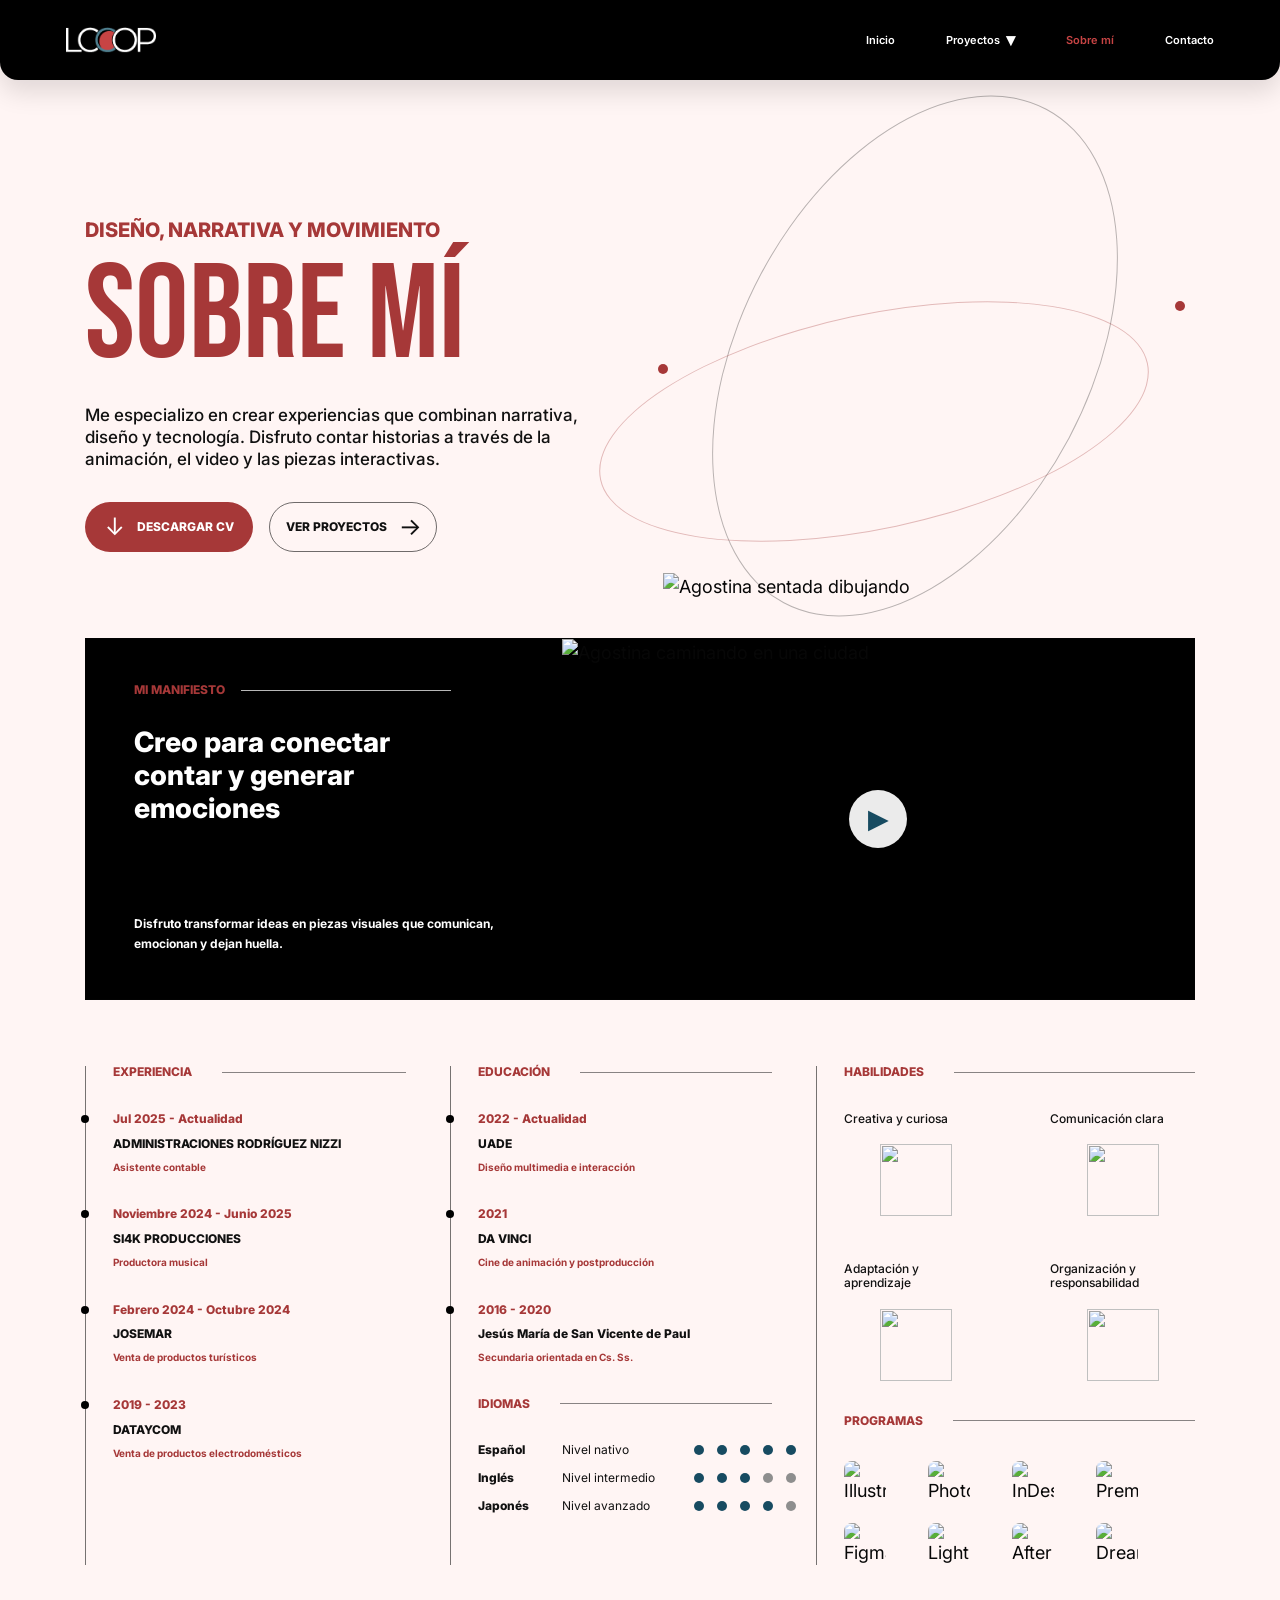
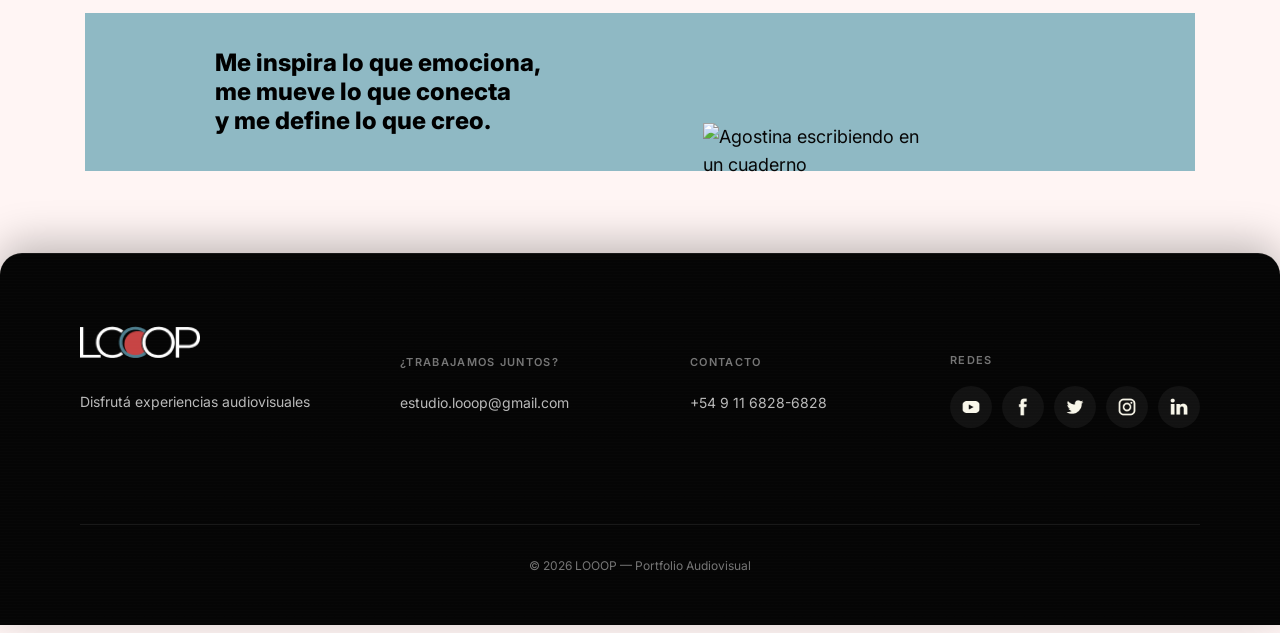
==== commit 29852b60: "Update about.html" ====
--- a/about.html
+++ b/about.html
@@ -3,319 +3,212 @@
 <head>
   <meta charset="UTF-8">
   <meta name="viewport" content="width=device-width, initial-scale=1.0">
-  <title>Animación</title>
+  <title>Sobre mí</title>
   <link rel="stylesheet" href="style.css">
   <script src="components.js" defer></script>
 </head>
-<body>
+
+<body class="about-page">
   <div data-include="header"></div>
 
-<main class="animacion-page">
-
-  <!-- HERO -->
-<section class="animacion-hero">
-
-  <!-- texto izquierda arriba -->
-  <div class="hero-meta">
-    <span class="rec-light"></span>
-
-    <div class="hero-text">
-      <span>00:00:01</span>
-      Animación 2D<br>
-      Motion graphics<br>
-      Cortometrajes<br>
-
-      <p class="rec-label">
-        <span>REC</span>
+  <main class="about-main">
+    <section class="about-hero" aria-labelledby="about-title">
+      <div class="about-hero-copy">
+        <p class="about-kicker">DISEÑO, NARRATIVA Y MOVIMIENTO</p>
+
+        <h1 id="about-title">SOBRE MÍ</h1>
+
+        <p class="about-lead">
+          Me especializo en crear experiencias que combinan narrativa,
+          diseño y tecnología. Disfruto contar historias a través de la
+          animación, el video y las piezas interactivas.
+        </p>
+
+        <div class="about-actions">
+          <a href="#" class="about-action about-action-primary">
+            <span aria-hidden="true">↓</span>
+            DESCARGAR CV
+          </a>
+
+          <a href="index.html#proyectos" class="about-action about-action-secondary">
+            VER PROYECTOS
+            <span aria-hidden="true">→</span>
+          </a>
+        </div>
+      </div>
+
+      <div class="about-hero-art">
+        <span class="about-orbit about-orbit-one" aria-hidden="true"></span>
+        <span class="about-orbit about-orbit-two" aria-hidden="true"></span>
+        <span class="about-spark about-spark-one" aria-hidden="true"></span>
+        <span class="about-spark about-spark-two" aria-hidden="true"></span>
+        <img src="img/about-hero-agostina.png" alt="Agostina sentada dibujando">
+      </div>
+    </section>
+
+    <section class="about-manifesto-card" aria-labelledby="manifesto-title">
+      <div class="about-manifesto-copy">
+        <p>MI MANIFIESTO</p>
+        <h2 id="manifesto-title">Creo para conectar contar y generar emociones</h2>
+        <span>
+          Disfruto transformar ideas en piezas visuales que comunican,
+          emocionan y dejan huella.
+        </span>
+      </div>
+
+      <div class="about-manifesto-media">
+        <img src="img/about-manifesto-scene.png" alt="Agostina caminando en una ciudad">
+        <button type="button" aria-label="Reproducir manifiesto">▶</button>
+      </div>
+    </section>
+
+    <section class="about-details" aria-label="Información sobre mí">
+      <div class="about-timeline about-detail-column">
+        <div class="about-section-heading">
+          <h2>EXPERIENCIA</h2>
+          <span></span>
+        </div>
+
+        <article class="about-entry">
+          <p>Jul 2025 - Actualidad</p>
+          <h3>ADMINISTRACIONES RODRÍGUEZ NIZZI</h3>
+          <span>Asistente contable</span>
+        </article>
+
+        <article class="about-entry">
+          <p>Noviembre 2024 - Junio 2025</p>
+          <h3>SI4K PRODUCCIONES</h3>
+          <span>Productora musical</span>
+        </article>
+
+        <article class="about-entry">
+          <p>Febrero 2024 - Octubre 2024</p>
+          <h3>JOSEMAR</h3>
+          <span>Venta de productos turísticos</span>
+        </article>
+
+        <article class="about-entry">
+          <p>2019 - 2023</p>
+          <h3>DATAYCOM</h3>
+          <span>Venta de productos electrodomésticos</span>
+        </article>
+      </div>
+
+      <div class="about-timeline about-detail-column">
+        <div class="about-section-heading">
+          <h2>EDUCACIÓN</h2>
+          <span></span>
+        </div>
+
+        <article class="about-entry">
+          <p>2022 - Actualidad</p>
+          <h3>UADE</h3>
+          <span>Diseño multimedia e interacción</span>
+        </article>
+
+        <article class="about-entry">
+          <p>2021</p>
+          <h3>DA VINCI</h3>
+          <span>Cine de animación y postproducción</span>
+        </article>
+
+        <article class="about-entry">
+          <p>2016 - 2020</p>
+          <h3>Jesús María de San Vicente de Paul</h3>
+          <span>Secundaria orientada en Cs. Ss.</span>
+        </article>
+
+        <div class="about-languages-block">
+          <div class="about-section-heading">
+            <h2>IDIOMAS</h2>
+            <span></span>
+          </div>
+
+          <div class="about-language-row">
+            <strong>Español</strong>
+            <p>Nivel nativo</p>
+            <div class="about-dots" aria-label="5 de 5">
+              <span></span><span></span><span></span><span></span><span></span>
+            </div>
+          </div>
+
+          <div class="about-language-row">
+            <strong>Inglés</strong>
+            <p>Nivel intermedio</p>
+            <div class="about-dots" aria-label="3 de 5">
+              <span></span><span></span><span></span><span class="empty"></span><span class="empty"></span>
+            </div>
+          </div>
+
+          <div class="about-language-row">
+            <strong>Japonés</strong>
+            <p>Nivel avanzado</p>
+            <div class="about-dots" aria-label="4 de 5">
+              <span></span><span></span><span></span><span></span><span class="empty"></span>
+            </div>
+          </div>
+        </div>
+      </div>
+
+      <div class="about-detail-column about-skills-column">
+        <div class="about-section-heading">
+          <h2>HABILIDADES</h2>
+          <span></span>
+        </div>
+
+        <div class="about-skills-grid">
+          <article>
+            <p>Creativa y curiosa</p>
+            <img src="img/about-icon-creatividad.png" alt="">
+          </article>
+
+          <article>
+            <p>Comunicación clara</p>
+            <img src="img/about-icon-comunicacion.png" alt="">
+          </article>
+
+          <article>
+            <p>Adaptación y aprendizaje</p>
+            <img src="img/about-icon-aprendizaje.png" alt="">
+          </article>
+
+          <article>
+            <p>Organización y responsabilidad</p>
+            <img src="img/about-icon-organizacion.png" alt="">
+          </article>
+        </div>
+
+        <div class="about-programs">
+          <div class="about-section-heading">
+            <h2>PROGRAMAS</h2>
+            <span></span>
+          </div>
+
+          <div class="about-program-grid">
+            <img src="img/about-program-ai.png" alt="Illustrator">
+            <img src="img/about-program-ps.png" alt="Photoshop">
+            <img src="img/about-program-id.png" alt="InDesign">
+            <img src="img/about-program-pr.png" alt="Premiere">
+            <img src="img/about-program-figma.png" alt="Figma">
+            <img src="img/about-program-lr.png" alt="Lightroom">
+            <img src="img/about-program-ae.png" alt="After Effects">
+            <img src="img/about-program-dw.png" alt="Dreamweaver">
+          </div>
+        </div>
+      </div>
+    </section>
+
+    <section class="about-quote-band" aria-label="Frase de inspiración">
+      <p>
+        Me inspira lo que emociona,<br>
+        me mueve lo que conecta<br>
+        y me define lo que creo.
       </p>
-    </div>
-  </div>
-
-  <!-- ondas -->
-  <div class="orbit orbit-left"></div>
-  <div class="orbit orbit-right"></div>
-
-  <!-- contenido principal -->
-  <div class="animacion-stage">
-
-    <div class="marker-left"></div>
-
-    <h1>ANIMACIÓN</h1>
-
-    <img
-      src="img/agos_sentada.png"
-      alt="Agos"
-      class="animacion-character"
-    >
-
-
-  </div>
-<div class="explora-line">
-  <span>EXPLORA UNA SECCIÓN DE MIS TRABAJOS</span>
-  <div class="line"></div>
-  <div class="line-square"></div>
-</div>
-
-</section>
-
-  <!-- PROYECTOS -->
-  <section class="animacion-grid">
-
-    <article class="anim-card">
-
-<div class="thumb video-thumb" id="video-card-1">
-
-  <img
-    src="img/portada_animacion_1.png"
-    alt=""
-    class="video-cover"
-  >
-
-  <button class="play-btn">▶</button>
-
-  <video class="video-player" controls>
-    <source src="videos/billie_eillish_bel.mp4" type="video/mp4">
-  </video>
-
-</div>
-
-      <div class="project-info">
-
-        <div class="number">01</div>
-
-        <div class="meta">
-          <span>00:00 - 00:03</span>
-          <h3>Lunch – Billie Eillish</h3>
-          <p>Animación tradicional</p>
-        </div>
-
-        <a href="#">Ver proceso</a>
-
-      </div>
-
-    </article>
-
-    <article class="anim-card">
-
-      <div class="thumb video-thumb" id="video-card-2">
-
-  <img
-    src="img/portada_animacion_2.png"
-    alt=""
-    class="video-cover"
-  >
-
-  <button class="play-btn">▶</button>
-
-  <video class="video-player" controls>
-    <source src="videos/el_gato_y_la_caja.mp4" type="video/mp4">
-  </video>
-
-</div>
-
-      <div class="project-info">
-
-        <div class="number">02</div>
-
-        <div class="meta">
-          <span>00:00 - 01:17</span>
-          <h3>El gato y la caja</h3>
-          <p>Stop Motion</p>
-        </div>
-
-        <a href="#">Ver proceso</a>
-
-      </div>
-
-    </article>
-
-    <article class="anim-card">
-
-<div class="thumb video-thumb" id="video-card-3">
-
-  <img
-    src="img/portada_animacion_3.png"
-    alt=""
-    class="video-cover"
-  >
-
-  <button class="play-btn">▶</button>
-
-  <video class="video-player" controls>
-    <source src="videos/guiame_lago_puelo.mp4" type="video/mp4">
-  </video>
-
-</div>
-
-      <div class="project-info">
-
-        <div class="number">03</div>
-
-        <div class="meta">
-          <span>00:00 - 01:46</span>
-          <h3>Guiame Lago Puelo</h3>
-          <p>Animación digital</p>
-        </div>
-
-        <a href="#">Ver proceso</a>
-
-      </div>
-
-    </article>
-
-    <article class="anim-card">
-
-<div class="thumb video-thumb" id="video-card-4">
-
-  <img
-    src="img/portada_animacion_4.png"
-    alt=""
-    class="video-cover"
-  >
-
-  <button class="play-btn">▶</button>
-
-  <video class="video-player" controls>
-    <source src="videos/flipbook.mp4" type="video/mp4">
-  </video>
-
-</div>
-
-      <div class="project-info">
-
-        <div class="number">04</div>
-
-        <div class="meta">
-          <span>00:00 - 00:15</span>
-          <h3>Flipbook</h3>
-          <p>Animación tradicional</p>
-        </div>
-
-        <a href="#">Ver proceso</a>
-
-      </div>
-
-    </article>
-
-    <article class="anim-card">
-
-<div class="thumb video-thumb" id="video-card-5">
-
-  <img
-    src="img/portada_animacion_5.png"
-    alt=""
-    class="video-cover"
-  >
-
-  <button class="play-btn">▶</button>
-
-  <video class="video-player" controls>
-    <source src="videos/anticipacion.mp4" type="video/mp4">
-  </video>
-
-</div>
-
-      <div class="project-info">
-
-        <div class="number">05</div>
-
-        <div class="meta">
-          <span>00:00 - 00:03</span>
-          <h3>Anticipación</h3>
-          <p>Animación digital</p>
-        </div>
-
-        <a href="#">Ver proceso</a>
-
-      </div>
-
-    </article>
-
-    <article class="anim-card">
-
-<div class="thumb video-thumb" id="video-card-6">
-
-  <img
-    src="img/portada_animacion_6.png"
-    alt=""
-    class="video-cover"
-  >
-
-  <button class="play-btn">▶</button>
-
-  <video class="video-player" controls>
-    <source src="videos/adios_a_la_tierra.mp4" type="video/mp4">
-  </video>
-
-</div>
-
-      <div class="project-info">
-
-        <div class="number">06</div>
-
-        <div class="meta">
-          <span>00:00 - 00:10</span>
-          <h3>Adiós a la tierra – Isaac Asimov</h3>
-          <p>Animación 3D</p>
-        </div>
-
-        <a href="#">Ver proceso</a>
-
-      </div>
-
-    </article>
-
-  </section>
-
-</main>
+
+      <img src="img/about-quote-agostina.png" alt="Agostina escribiendo en un cuaderno">
+    </section>
+  </main>
+
   <div data-include="footer"></div>
-<script>
-const videoCards = document.querySelectorAll(".video-thumb");
-
-videoCards.forEach((card) => {
-  const cover = card.querySelector(".video-cover");
-  const playBtn = card.querySelector(".play-btn");
-  const video = card.querySelector(".video-player");
-
-  function playVideo(e) {
-    e.stopPropagation();
-
-    // cerrar otros videos abiertos
-    videoCards.forEach((otherCard) => {
-      const otherVideo = otherCard.querySelector(".video-player");
-
-      if (otherCard !== card) {
-        otherVideo.pause();
-        otherVideo.currentTime = 0;
-        otherCard.classList.remove("playing");
-      }
-    });
-
-    card.classList.add("playing");
-    video.play();
-  }
-
-  cover.addEventListener("click", playVideo);
-  playBtn.addEventListener("click", playVideo);
-
-  video.addEventListener("click", (e) => {
-    e.stopPropagation();
-  });
-});
-
-// click afuera = cerrar todo
-document.addEventListener("click", () => {
-  videoCards.forEach((card) => {
-    const video = card.querySelector(".video-player");
-
-    if (card.classList.contains("playing")) {
-      video.pause();
-      video.currentTime = 0;
-      card.classList.remove("playing");
-    }
-  });
-});
-</script>
 </body>
 </html>
-
--- a/style.css
+++ b/style.css
@@ -1752,7 +1752,1609 @@
   margin-top:40px;
 }
 
-
+/* =========================
+   PÁGINA REELS
+========================= */
+
+.reels-page{
+  background:var(--paper);
+  min-height:100vh;
+  overflow:hidden;
+}
+
+/* HERO */
+
+.reels-hero{
+  position:relative;
+  padding-top:140px;
+  padding-bottom:90px;
+}
+
+/* círculos */
+
+.reels-orbit-left{
+  position:absolute;
+
+  width:556px;
+  height:500px;
+
+  top:-230px;
+  left:-115px;
+
+  border:1.5px solid rgba(7,7,7,.45);
+  border-radius:50%;
+}
+
+.reels-orbit-left::before{
+  content:"";
+
+  position:absolute;
+
+  inset:20px -4px -20px 0;
+
+  border:1.5px solid #A63838;
+  border-radius:50%;
+
+  margin-left:150px;
+  width: 500px;
+
+}
+
+.reels-orbit-right{
+  position:absolute;
+
+  width:545px;
+  height:130px;
+
+  top:90px;
+  right:-425px;
+
+  border:1.5px solid #174B61;
+  border-radius:50%;
+
+  transform:rotate(-2deg);
+}
+
+.reels-orbit-right::before{
+  content:"";
+
+  position:absolute;
+
+  inset:20px -4px -20px 0;
+
+  border:1.5px solid #9A9A9A;
+  border-radius:50%;
+}
+
+.reels-orbit-right::after{
+  content:"";
+
+  position:absolute;
+
+  left:40px;
+  top:60%;
+
+  width:68px;
+  height:68px;
+
+  transform:translateY(-50%) rotate(5deg);
+
+  border-radius:50%;
+
+  background:
+    radial-gradient(circle at center,
+    #A63838 0 4px,
+    transparent 3px),
+
+    radial-gradient(circle at center,
+    transparent 0 13px,
+    #070707 14px 14px,
+    transparent 15px),
+
+    linear-gradient(#070707,#070707)
+    center / 45px 1.5px no-repeat,
+
+    linear-gradient(#070707,#070707)
+    center / 1.5px 45px no-repeat;
+}
+
+
+
+/* título */
+
+.reels-stage{
+  position:relative;
+}
+
+.reels-stage h1{
+  font-family:var(--font-display);
+
+  font-size:clamp(180px, 18vw, 320px);
+  line-height:.85;
+  font-weight:400;
+
+  color:var(--red);
+
+  margin-left:145px;
+  margin-top:20px;
+
+  letter-spacing:1px;
+}
+
+/* personaje */
+
+.reels-character{
+  position:absolute;
+
+  right:180px;
+  top:-10px;
+
+  width:230px;
+  height:auto;
+
+  z-index:5;
+}
+
+/* globo */
+
+.reels-bubble{
+  position:absolute;
+
+  top:20px;
+  right:320px;
+
+  width:160px;
+
+  padding:12px;
+
+  background:#fffafa;
+
+  border:1.5px solid rgba(7,7,7,.55);
+  border-radius:10px;
+
+  font-size:10px;
+  line-height:15px;
+
+  z-index:6;
+}
+
+.reels-bubble::before{
+  content:"";
+
+  position:absolute;
+
+  right:24px;
+  bottom:-18px;
+
+  width:20px;
+  height:20px;
+
+  background:rgba(7,7,7,.55);
+
+  clip-path:polygon(100% 0, 0 0, 100% 100%);
+}
+
+.reels-bubble::after{
+  content:"";
+
+  position:absolute;
+
+  right:25px;
+  bottom:-15px;
+
+  width:18px;
+  height:18px;
+
+  background:#fffafa;
+
+  clip-path:polygon(100% 0, 0 0, 100% 100%);
+}
+
+/* línea */
+
+.reels-line-section{
+  margin-top:-120px;
+}
+
+.reels-line-wrap{
+  display:flex;
+  align-items:center;
+  gap:40px;
+
+  padding:0 95px;
+}
+
+.reels-line-wrap span{
+  font-size:10px;
+  text-transform:uppercase;
+  white-space:nowrap;
+
+  margin-left:65px;
+}
+
+.reels-line{
+  flex:1;
+  height:1px;
+
+  background:rgba(0,0,0,.25);
+}
+
+.reels-line-square{
+  width:13px;
+  height:13px;
+
+  background:#070707;
+}
+
+/* GRID */
+
+.reels-grid-section{
+  margin-top:30px;
+  margin-bottom:160px;
+}
+
+.reels-grid{
+  width:calc(100% - 90px);
+
+  margin:0 auto;
+
+  border:1px solid rgba(0,0,0,.28);
+
+  padding:38px;
+
+  display:grid;
+
+  grid-template-columns:repeat(3, 370px);
+
+  gap:26px;
+  justify-content:center;
+}
+
+/* card */
+
+.reels-card{
+  display:flex;
+  flex-direction:column;
+}
+
+/* thumb */
+
+.reels-thumb{
+  position:relative;
+  overflow:hidden;
+
+  cursor:pointer;
+}
+
+.reels-thumb img{
+  width:100%;
+  display:block;
+
+  aspect-ratio:9/16;
+  object-fit:cover;
+
+  transition:transform .35s ease;
+}
+
+.reels-card:hover .reels-thumb img{
+  transform:scale(1.03);
+}
+
+/* play */
+
+.play-btn{
+  position:absolute;
+
+  top:50%;
+  left:50%;
+
+  transform:translate(-50%, -50%);
+
+  width:54px;
+  height:54px;
+
+  border:none;
+  border-radius:50%;
+
+  background:rgba(255,255,255,.82);
+
+  color:#174B61;
+
+  font-size:22px;
+
+  cursor:pointer;
+
+  z-index:2;
+}
+
+/* video */
+
+.video-player{
+  width:100%;
+  display:none;
+}
+
+.video-thumb.playing .video-cover,
+.video-thumb.playing .play-btn{
+  display:none;
+}
+
+.video-thumb.playing .video-player{
+  display:block;
+}
+
+/* info */
+
+.reels-info{
+  display:flex;
+  align-items:flex-start;
+  gap:18px;
+
+  margin-top:20px;
+}
+
+/* número */
+
+.reels-number{
+  font-family:var(--font-display);
+
+  font-size:82px;
+  line-height:.8;
+
+  color:var(--red);
+
+  min-width:58px;
+}
+
+/* meta */
+
+.reels-meta{
+  flex:1;
+}
+
+.reels-meta span{
+  display:block;
+
+  color:var(--red);
+
+  font-size:10px;
+
+  margin-bottom:6px;
+  margin-top:4px;
+}
+
+.reels-meta h3{
+  font-size:13px;
+  line-height:1.1;
+
+  margin-bottom:6px;
+}
+
+.reels-meta p{
+  font-size:12px;
+  line-height:20px;
+
+  color:#333;
+}
+
+/* responsive */
+
+@media(max-width:1200px){
+
+  .reels-grid{
+    grid-template-columns:repeat(2, 1fr);
+  }
+
+}
+
+@media(max-width:760px){
+
+  .reels-top-words,
+  .reels-orbit-right,
+  .reels-bubble{
+    display:none;
+  }
+
+  .reels-stage h1{
+    font-size:110px;
+    margin-left:30px;
+  }
+
+  .reels-character{
+    position:relative;
+
+    right:auto;
+    top:auto;
+
+    width:170px;
+
+    margin-left:30px;
+    margin-top:-20px;
+  }
+
+  .reels-line-wrap{
+    padding:0 24px;
+  }
+
+  .reels-grid{
+    width:calc(100% - 40px);
+
+    grid-template-columns:1fr;
+
+    padding:24px;
+  }
+
+}
+
+/* =====================================
+   ABOUT.HTML
+===================================== */
+
+.about-navbar{
+  position: fixed;
+  top: 0;
+  left: 0;
+  width: 100%;
+  height: 80px;
+
+  background: #000;
+
+  display: flex;
+  align-items: center;
+  justify-content: space-between;
+
+  padding: 0 50px;
+  z-index: 100;
+}
+
+.about-logo img{
+  width: 90px;
+}
+
+.about-nav{
+  display: flex;
+  gap: 40px;
+}
+
+.about-nav a{
+  color: white;
+  text-decoration: none;
+  font-size: 12px;
+  font-weight: 600;
+}
+
+.about-nav a:hover,
+.about-active{
+  color: var(--red);
+}
+
+
+/* =====================================
+   HERO
+===================================== */
+
+.about-hero-section{
+  width: 100%;
+  padding: 170px 80px 90px;
+
+  display: flex;
+  justify-content: space-between;
+  align-items: center;
+
+  background: var(--paper);
+    position: relative;
+  overflow: hidden;
+
+}
+
+.about-hero-section::before{
+  content:"";
+  position:absolute;
+
+  width:550px;
+  height:550px;
+
+  border:1px solid rgba(0,0,0,.15);
+  border-radius:50%;
+
+  top:-300px;
+  left:-120px;
+}
+
+.about-hero-section::after{
+  content:"";
+  position:absolute;
+
+  width:450px;
+  height:450px;
+
+  border:1px solid rgba(166,56,56,.2);
+  border-radius:50%;
+
+  top:-220px;
+  left:100px;
+}
+
+.about-hero-left{
+  width: 520px;
+}
+
+.about-hero-left::after{
+  content:"";
+
+  position:absolute;
+
+  width:650px;
+  height:180px;
+
+  border:1px solid rgba(166,56,56,.2);
+
+  border-radius:50%;
+
+  left:300px;
+  top:330px;
+
+  transform:rotate(-8deg);
+}
+
+.about-dot{
+  position:absolute;
+  width:8px;
+  height:8px;
+  background:var(--red);
+  border-radius:50%;
+}
+
+.about-dot-1{
+  left:520px;
+  top:250px;
+}
+
+.about-dot-2{
+  right:80px;
+  top:190px;
+}
+
+.about-dot-3{
+  right:40px;
+  top:250px;
+}
+
+.about-mini-title{
+  color: var(--red);
+  font-size: 15px;
+  font-weight: 700;
+  text-transform: uppercase;
+}
+
+.about-main-title{
+  font-family: var(--font-display);
+  font-size:clamp(167px, 5vw, 287px);
+  line-height: .85;
+  color: var(--red);
+  margin-top: 30px;
+  font-weight:400;
+  letter-spacing:1px;
+  margin-left: -20px;
+}
+
+
+
+.about-description{
+  font-size: 17px;
+  line-height: 25px;
+
+  max-width: 500px;
+
+margin-top: -100px;
+  margin-bottom: 35px;
+  margin-left: -10px;
+}
+
+.about-buttons{
+  display: flex;
+  gap: 18px;
+  width: 500px;
+  height: 50px;
+  margin-top: -5px;
+  margin-left: -15px;
+}
+
+.about-btn-red{
+  background: var(--red);
+  color: white;
+  text-decoration: none;
+  padding: 10px 20px;
+  border-radius: 50px;
+
+  font-size: 11px;
+  font-weight: 700;
+  width: 140px;
+}
+
+.about-btn-red img{
+  width: 20px;
+  height: auto;
+  margin-right: 8px;
+}
+.about-btn-outline{
+  color: #000;
+  border: 1px solid #333;
+  text-decoration: none;
+  padding: 10px 20px;
+  border-radius: 50px;
+  font-size: 11px;
+  font-weight: 700;
+  width: 161px;
+}
+
+.about-btn-outline img{
+  width: 16px;
+  height: auto;
+  margin-left: 8px;
+}
+
+
+.about-hero-right{
+  position:relative;
+}
+
+.about-orbit-big{
+  position:absolute;
+
+  width:500px;
+  height:500px;
+
+  border:1px solid rgba(0,0,0,.15);
+  border-radius:50%;
+
+  left:10px;
+  top:-20px;
+
+  z-index:0;
+}
+
+.about-orbit-small{
+  position:absolute;
+
+  width:380px;
+  height:380px;
+
+  border:1px solid rgba(166,56,56,.18);
+  border-radius:50%;
+
+  left:70px;
+  top:40px;
+
+  z-index:0;
+}
+
+.about-hero-right img{
+  position:relative;
+  z-index:2;
+}
+
+/* =====================================
+   MANIFIESTO
+===================================== */
+
+.about-manifesto{
+  width: auto;
+  height: 370px;
+
+  margin: 65px 65px 70px;
+
+  display: grid;
+  grid-template-columns: 1fr 1.35fr;
+
+  overflow: hidden;
+}
+
+.about-manifesto-text{
+  background: #000;
+  color: white;
+  padding: 50px;
+}
+
+.about-manifesto-text span{
+  color: var(--red);
+  font-size: 12px;
+  font-weight: 700;
+  margin-top: -10px;
+  width: 100%;
+  margin-right: 10px;
+}
+
+.about-manifesto-text h2{
+  color: white;
+
+  font-size: 22px;
+  line-height: 1.5;
+
+  margin-top: 20px;
+  margin-bottom: 40px;
+    width: 100%;
+  margin-right: -100px;
+}
+
+.about-manifesto-text p{
+  color: white;
+  font-size: 13px;
+  line-height: 26px;
+  margin-top: 20px;
+}
+
+.about-manifesto-video{
+  position: relative;
+}
+
+.about-manifesto-video img{
+  width: 100%;
+  height: 100%;
+  object-fit: cover;
+}
+
+.about-manifesto-text span{
+  display:flex;
+  align-items:center;
+  gap:15px;
+}
+
+.about-manifesto-text span::after{
+  content:"";
+
+  width:170px;
+  height:1px;
+
+  background:rgba(255,255,255,.4);
+}
+.about-play-button{
+  position: absolute;
+
+  top: 50%;
+  left: 50%;
+
+  transform: translate(-50%,-50%);
+
+  width: 45px;
+  height: 45px;
+
+  border: none;
+  border-radius: 50%;
+
+  background: rgba(255,255,255,.9);
+
+   display: flex;
+  justify-content: center;
+  align-items: center;
+
+  font-size: 24px;
+  cursor: pointer;
+}
+
+
+/* =====================================
+   INFO GRID
+===================================== */
+
+.about-info-grid{
+  width: calc(100% - 160px);
+
+  margin: 0 auto;
+
+  display: grid;
+  grid-template-columns: 1fr 1fr 1fr;
+
+  gap: 60px;
+
+  padding-bottom: 90px;
+}
+
+.about-column h3{
+  color: var(--red);
+
+  font-size: 13px;
+  font-weight: 700;
+
+  margin-bottom: 40px;
+}
+.about-column{
+  position:relative;
+  padding-left:25px;
+}
+
+.about-column::before{
+  content:"";
+
+  position:absolute;
+
+  left:0;
+  top:45px;
+
+  width:1px;
+  height:85%;
+
+  background:#222;
+}
+
+.about-item{
+  position:relative;
+}
+
+.about-item::before{
+  content:"";
+
+  position:absolute;
+
+  width:8px;
+  height:8px;
+
+  background:#000;
+  border-radius:50%;
+
+  left:-29px;
+  top:5px;
+}
+
+.about-column h3{
+  display:flex;
+  align-items:center;
+  gap:18px;
+}
+
+.about-column h3::after{
+  content:"";
+
+  flex:1;
+  height:1px;
+
+  background:rgba(0,0,0,.2);
+}
+
+.about-level{
+  display:flex;
+  gap:8px;
+  margin-top:5px;
+}
+
+.about-level span{
+  width:10px;
+  height:10px;
+
+  border-radius:50%;
+
+  background:#174B61;
+}
+
+.about-level span.empty{
+  background:#cfcfcf;
+}
+
+.about-quote-section{
+  position:relative;
+  overflow:hidden;
+}
+
+.about-quote-section::before{
+  content:"";
+
+  position:absolute;
+
+  right:250px;
+  top:-120px;
+
+  width:300px;
+  height:300px;
+
+  border:1px solid rgba(255,255,255,.2);
+
+  border-radius:50%;
+}
+.about-item{
+  margin-bottom: 35px;
+}
+
+.about-item span{
+  display: block;
+
+  color: var(--red);
+
+  font-size: 12px;
+  font-weight: 700;
+
+  margin-bottom: 8px;
+}
+
+.about-item h4{
+  font-size: 15px;
+  margin-bottom: 6px;
+}
+
+.about-item p{
+  font-size: 12px;
+  line-height: 20px;
+}
+
+.about-languages{
+  margin-top: 50px;
+}
+
+.about-language{
+  margin-bottom: 18px;
+}
+
+.about-language strong{
+  display: block;
+  font-size: 14px;
+}
+
+.about-language span{
+  font-size: 12px;
+}
+
+
+/* =====================================
+   SKILLS
+===================================== */
+
+.about-skills{
+  display: grid;
+  grid-template-columns: 1fr 1fr;
+  gap: 30px;
+}
+
+.about-skill-box{
+  text-align: center;
+}
+
+.about-skill-icon{
+  width: 60px;
+  height: 60px;
+  margin: 0 auto 15px;
+  border-radius: 50%;
+  background: var(--blue-soft);
+  color: #000;
+  display: flex;
+  align-items: center;
+  justify-content: center;
+  font-size: 13px;
+  font-weight: 700;
+}
+
+.about-skill-box p{
+  font-size: 13px;
+}
+
+.about-software{
+  margin-top: 60px;
+}
+
+.about-software-grid{
+  display: grid;
+  grid-template-columns: repeat(4, 60px);
+  gap: 20px;
+}
+
+.about-software-badge{
+  width: 60px;
+  height: 60px;
+  border: 1px solid rgba(0,0,0,.25);
+  border-radius: 8px;
+  display: flex;
+  align-items: center;
+  justify-content: center;
+  color: var(--red);
+  font-weight: 700;
+  background: rgba(255,255,255,.35);
+}
+
+
+/* =====================================
+   FRASE
+===================================== */
+
+.about-quote-section{
+  width: calc(100% - 160px);
+
+  margin: 0 auto 90px;
+
+  background: var(--blue-soft);
+
+  display: flex;
+  justify-content: space-between;
+  align-items: center;
+
+  padding: 40px 100px;
+}
+
+.about-quote-text{
+  font-size: 42px;
+  line-height: 1.2;
+  font-weight: 700;
+}
+
+.about-quote-section img{
+  width: 250px;
+}
+
+
+/* =====================================
+   FOOTER
+===================================== */
+
+.about-footer{
+  background: #000;
+  color: white;
+
+  display: flex;
+  justify-content: space-between;
+  align-items: center;
+
+  padding: 70px 80px;
+}
+
+.about-footer-logo img{
+  width: 120px;
+  margin-bottom: 10px;
+}
+
+.about-footer-logo p{
+  color: rgba(255,255,255,.7);
+  font-size: 12px;
+}
+
+.about-footer-mail{
+  width: 500px;
+}
+
+.about-footer-mail input{
+  width: 100%;
+  height: 45px;
+
+  background: transparent;
+  border: 1px solid rgba(255,255,255,.4);
+
+  border-radius: 10px;
+
+  padding: 0 15px;
+  color: white;
+}
+
+.about-footer-contact h4{
+  font-size: 11px;
+  margin-bottom: 8px;
+}
+
+.about-footer-contact p{
+  font-size: 12px;
+  margin-bottom: 18px;
+}
+
+.about-footer-socials{
+  display: flex;
+  gap: 10px;
+}
+
+.about-footer-socials img{
+  width: 24px;
+}
+
+/* =========================
+   PÁGINA CONTACTO
+========================= */
+
+.contact-page{
+  background: var(--paper);
+  overflow-x: hidden;
+}
+
+/* MAIN */
+
+.contact-main{
+  position: relative;
+  padding-top: 130px;
+  min-height: 100vh;
+}
+
+/* =========================
+   CÍRCULOS DECORATIVOS
+========================= */
+
+
+
+.contact-orbit-right{
+  position:absolute;
+
+  width:545px;
+  height:130px;
+
+  top:100px;
+  right:-425px;
+
+  border:1.5px solid #174B61;
+  border-radius:50%;
+
+  transform:rotate(-2deg);
+
+}
+
+.contact-orbit-right::before{
+  content:"";
+
+  position:absolute;
+  inset:20px -4px -20px 0;
+
+  border:1.5px solid #9A9A9A;
+  border-radius:50%;
+
+}
+
+.contact-orbit-right::after{
+  content:"";
+
+  position:absolute;
+  left:40px;
+  top:60%;
+
+  width:68px;
+  height:68px;
+
+  transform:translateY(-50%) rotate(5deg);
+
+  border-radius:50%;
+
+  background:
+    radial-gradient(circle at center,
+    #A63838 0 4px,
+    transparent 3px),
+
+    radial-gradient(circle at center,
+    transparent 0 13px,
+    #070707 14px 14px,
+    transparent 15px),
+
+    linear-gradient(#070707,#070707)
+    center / 45px 1.5px no-repeat,
+
+    linear-gradient(#070707,#070707)
+    center / 1.5px 45px no-repeat;
+
+}
+
+/* =========================
+   PALABRAS SUPERIORES
+========================= */
+
+.contact-top-words{
+  display:flex;
+  gap:34px;
+
+  margin-left:160px;
+  margin-top:-10px;
+
+  color:var(--red-2);
+
+  font-size:10px;
+  font-weight:400;
+  text-transform:uppercase;
+}
+
+/* =========================
+   HERO
+========================= */
+
+.contact-hero{
+  width:100%;
+}
+
+.contact-hero h1{
+  font-family:var(--font-display);
+
+  font-size:clamp(181px, 19vw, 301px);
+  line-height:.85;
+  font-weight:400;
+
+  color:var(--red);
+
+  margin-left:155px;
+  margin-top:25px;
+
+  letter-spacing:1px;
+}
+
+/* =========================
+   CONTENIDO
+========================= */
+
+.contact-content{
+  display:grid;
+
+  grid-template-columns:
+  360px
+  360px
+  420px;
+
+  justify-content:center;
+
+  gap:30px;
+
+  margin-top:-10px;
+
+  padding-bottom:140px;
+}
+
+/* =========================
+   IZQUIERDA
+========================= */
+
+.contact-left{
+  position:relative;
+}
+
+.contact-title-line{
+  display:flex;
+  align-items:center;
+  gap:12px;
+  margin-left:128px;
+  margin-top:-146px;
+  width: 950px;
+}
+
+.contact-square{
+  width:12px;
+  height:12px;
+  background:#070707;
+}
+
+.contact-line{
+  height:1px;
+  background: rgba(0,0,0,.25);
+  flex: 1;
+}
+
+.contact-description{
+  font-size:12px;
+  line-height:20px;
+  font-weight: bold;
+  color:#000;
+  margin-top:20px;
+  margin-left: 130px;
+  width: 400px;
+  margin-bottom: 37px;
+}
+
+/* info */
+
+.contact-info-box{
+  display:flex;
+  align-items:flex-start;
+  gap:22px;
+  padding-bottom:14px;
+  margin-bottom:9px;
+  border-bottom:1px solid rgba(0,0,0,.25);
+  width:270px;
+  height: 65px;
+  margin-left: 140px;
+}
+
+.contact-icon{
+  width:54px;
+  height:54px;
+
+  border-radius:12px;
+
+  display:flex;
+  align-items:center;
+  justify-content:center;
+
+  flex-shrink:0;
+}
+
+.contact-icon img{
+  width:50px;
+  height:auto;
+  object-fit:contain;
+}
+
+.red-box{
+  background:#B13B3B;
+}
+
+.blue-box{
+  background:#9ABDC8;
+}
+
+.pink-box{
+  background:#D87B7B;
+}
+
+.contact-info-text {
+  margin-left: 10px;
+}
+.contact-info-text span{
+
+  display:block;
+  color:var(--red);
+  font-size:11px;
+  font-weight:700;
+  margin-top: -2px;
+}
+
+.contact-info-text p{
+  font-size:11.5px;
+  line-height:24px;
+  color:#000;
+  margin-top: -1px;
+}
+
+
+
+/* =========================
+   REDES
+========================= */
+
+.contact-social-section{
+  margin-top:40px;
+  width: 700px;
+}
+
+.social-title-row{
+  display:flex;
+  align-items:center;
+  gap:11px;
+  margin-top: 25px;
+  margin-left: 140px;
+  margin-bottom:24px;
+}
+
+.social-title-row span{
+  color:var(--red);
+
+  font-size:12px;
+  font-weight:700;
+
+  white-space:nowrap;
+}
+
+.social-line{
+  width:100px;
+  height:1px;
+
+  background:rgba(0,0,0,.25);
+}
+
+.social-square{
+  width:13px;
+  height:13px;
+
+  background:#070707;
+}
+
+.contact-socials{
+  display:flex;
+  gap:14px;
+  margin-left: 135px;
+}
+
+.contact-socials a img{
+  width:35px;
+  height:35px;
+
+  object-fit:contain;
+
+  transition:.2s ease;
+}
+
+.contact-socials a:hover img{
+  transform:translateY(-3px);
+}
+
+/* =========================
+   CENTRO
+========================= */
+
+.contact-center{
+  position:relative;
+
+  display:flex;
+  align-items:center;
+  justify-content:center;
+}
+
+.contact-character{
+  width:320px;
+  height:auto;
+}
+
+/* globo */
+
+.contact-bubble{
+  position:absolute;
+
+  top:10px;
+  right:0;
+
+  width:140px;
+
+  padding:12px;
+
+  background:#fffafa;
+
+  border:1.5px solid rgba(7,7,7,.55);
+  border-radius:10px;
+
+  font-size:10px;
+  line-height:15px;
+
+  z-index:2;
+}
+
+.contact-bubble::before{
+  content:"";
+
+  position:absolute;
+
+  left:24px;
+  bottom:-18px;
+
+  width:20px;
+  height:20px;
+
+  background:rgba(7,7,7,.55);
+
+  clip-path:polygon(0 0, 100% 0, 0 100%);
+}
+
+.contact-bubble::after{
+  content:"";
+
+  position:absolute;
+
+  left:25px;
+  bottom:-15px;
+
+  width:18px;
+  height:18px;
+
+  background:#fffafa;
+
+  clip-path:polygon(0 0, 100% 0, 0 100%);
+}
+
+/* =========================
+   DERECHA
+========================= */
+
+.contact-right{
+  padding-top:10px;
+}
+
+.contact-form-title{
+  display:flex;
+  align-items:center;
+  gap:12px;
+
+  margin-bottom:34px;
+}
+
+.contact-form-title span{
+  color:var(--red);
+
+  font-size:12px;
+  font-weight:700;
+
+  white-space:nowrap;
+}
+
+.form-line{
+  width:140px;
+  height:1px;
+
+  background:rgba(0,0,0,.25);
+}
+
+.form-square{
+  width:13px;
+  height:13px;
+
+  background:#070707;
+}
+
+/* form */
+
+.contact-form{
+  display:flex;
+  flex-direction:column;
+}
+
+.contact-form label{
+  font-size:13px;
+  font-weight:500;
+
+  margin-bottom:8px;
+
+  color:#000;
+}
+
+.contact-form input,
+.contact-form textarea{
+  width:100%;
+
+  border:1px solid rgba(0,0,0,.35);
+  border-radius:8px;
+
+  background:transparent;
+
+  padding:14px;
+
+  margin-bottom:18px;
+
+  font-family:var(--font-text);
+  font-size:12px;
+
+  outline:none;
+}
+
+.contact-form textarea{
+  height:110px;
+  resize:none;
+}
+
+/* botón */
+
+.contact-form button{
+  width:100%;
+
+  height:48px;
+
+  border:none;
+  border-radius:40px;
+
+  background:var(--red);
+
+  color:#fff;
+
+  font-size:14px;
+  font-weight:700;
+
+  cursor:pointer;
+
+  transition:.2s ease;
+}
+
+.contact-form button:hover{
+  background:var(--red-2);
+  transform:translateY(-2px);
+}
+
+
+
+/* =========================
+   FOOTER INPUT
+========================= */
+
+.footer-input{
+  width:100%;
+  height:42px;
+
+  background:transparent;
+
+  border:1px solid rgba(255,255,255,.35);
+  border-radius:10px;
+
+  padding:0 18px;
+
+  color:#fff;
+
+  font-family:var(--font-text);
+  font-size:12px;
+
+  outline:none;
+}
+
+.footer-input::placeholder{
+  color:rgba(255,255,255,.45);
+}
 html{
   scroll-behavior:smooth;
 }
@@ -1773,3 +3375,1231 @@
   background:#000;
 }
 
+/* =====================================
+   REELS PAGE - DESKTOP REFERENCE
+===================================== */
+
+body.reels-page-body{
+  background:var(--paper);
+  color:#070707;
+}
+
+.reels-page-body .reels-main{
+  position:relative;
+  background:var(--paper);
+  padding:118px 0 118px;
+  overflow:hidden;
+}
+
+.reels-page-body .reels-hero-new,
+.reels-page-body .reels-section-line,
+.reels-page-body .reels-gallery{
+  width:min(1200px, calc(100% - 140px));
+  margin-inline:auto;
+}
+
+.reels-page-body .reels-hero-new{
+  position:relative;
+  min-height:520px;
+}
+
+.reels-page-body .reels-camera-meta{
+  position:absolute;
+  z-index:4;
+  top:20px;
+  left:48px;
+  display:flex;
+  gap:26px;
+  align-items:flex-start;
+}
+
+.reels-page-body .reels-rec-block{
+  width:34px;
+  height:16px;
+  display:block;
+  margin-top:4px;
+  background:var(--red);
+}
+
+.reels-page-body .reels-camera-meta p,
+.reels-page-body .reels-camera-meta span,
+.reels-page-body .reels-camera-meta b{
+  display:block;
+  margin:0;
+  font-size:11px;
+  line-height:16px;
+  color:#111;
+  font-weight:700;
+}
+
+.reels-page-body .reels-camera-meta p,
+.reels-page-body .reels-camera-meta b{
+  color:var(--red);
+}
+
+.reels-page-body .reels-camera-meta b::before{
+  content:"";
+  display:inline-block;
+  width:0;
+  height:0;
+  margin-right:4px;
+  border-top:5px solid transparent;
+  border-bottom:5px solid transparent;
+  border-left:8px solid var(--red);
+}
+
+.reels-page-body .reels-orbit-new{
+  position:absolute;
+  border:1px solid rgba(7,7,7,.55);
+  border-radius:50%;
+  pointer-events:none;
+}
+
+.reels-page-body .reels-orbit-left-new{
+  width:560px;
+  height:380px;
+  top:-250px;
+  left:-112px;
+}
+
+.reels-page-body .reels-orbit-left-new::before{
+  content:"";
+  position:absolute;
+  inset:22px -96px -38px 72px;
+  border:1px solid rgba(166,56,56,.38);
+  border-radius:50%;
+}
+
+.reels-page-body .reels-orbit-right-new{
+  width:545px;
+  height:132px;
+  top:58px;
+  right:-408px;
+  border-color:#174B61;
+  transform:rotate(-2deg);
+}
+
+.reels-page-body .reels-orbit-right-new::before{
+  content:"";
+  position:absolute;
+  inset:18px -6px -18px 0;
+  border:1px solid rgba(7,7,7,.45);
+  border-radius:50%;
+}
+
+.reels-page-body .reels-target-new{
+  position:absolute;
+  z-index:2;
+  right:8px;
+  top:105px;
+  width:58px;
+  height:58px;
+  border-radius:50%;
+  background:
+    radial-gradient(circle at center, var(--red) 0 5px, transparent 6px),
+    radial-gradient(circle at center, transparent 0 17px, #070707 18px 19px, transparent 20px),
+    linear-gradient(#070707,#070707) center / 48px 1px no-repeat,
+    linear-gradient(#070707,#070707) center / 1px 48px no-repeat;
+}
+
+.reels-page-body .reels-title-wrap{
+  position:absolute;
+  left:108px;
+  bottom:45px;
+  z-index:3;
+}
+
+.reels-page-body .reels-title-wrap h1{
+  font-family:var(--font-display);
+  color:var(--red);
+  font-size:clamp(160px, 15.2vw, 232px);
+  line-height:.78;
+  font-weight:400;
+  letter-spacing:0;
+  margin:0;
+}
+
+.reels-page-body .reels-title-wrap p{
+  color:#111;
+  font-size:14px;
+  line-height:1.2;
+  font-weight:800;
+  margin:18px 0 0 4px;
+}
+
+.reels-page-body .reels-hero-character{
+  position:absolute;
+  right:95px;
+  bottom:25px;
+  z-index:4;
+}
+
+.reels-page-body .reels-hero-character img{
+  width:455px;
+  height:auto;
+  display:block;
+}
+
+.reels-page-body .reels-hero-bubble{
+  position:absolute;
+  top:-34px;
+  right:54px;
+  width:128px;
+  padding:13px 14px 17px;
+  background:#fffafa;
+  border:1px solid rgba(7,7,7,.55);
+  border-radius:16px;
+  color:#111;
+  font-size:11px;
+  line-height:15px;
+  font-weight:700;
+}
+
+.reels-page-body .reels-hero-bubble span{
+  display:block;
+  color:var(--red);
+  font-size:18px;
+  line-height:1;
+  text-align:center;
+  margin-top:4px;
+}
+
+.reels-page-body .reels-hero-bubble::before{
+  content:"";
+  position:absolute;
+  left:42px;
+  bottom:-20px;
+  width:22px;
+  height:22px;
+  background:rgba(7,7,7,.55);
+  clip-path:polygon(0 0, 100% 0, 0 100%);
+}
+
+.reels-page-body .reels-hero-bubble::after{
+  content:"";
+  position:absolute;
+  left:43px;
+  bottom:-17px;
+  width:20px;
+  height:20px;
+  background:#fffafa;
+  clip-path:polygon(0 0, 100% 0, 0 100%);
+}
+
+.reels-page-body .reels-hero-dash{
+  position:absolute;
+  right:158px;
+  bottom:52px;
+  width:12px;
+  height:3px;
+  background:#070707;
+}
+
+.reels-page-body .reels-section-line{
+  display:grid;
+  grid-template-columns:auto 1fr 13px;
+  align-items:center;
+  gap:16px;
+  margin-top:8px;
+}
+
+.reels-page-body .reels-section-line span{
+  color:var(--red);
+  font-size:11px;
+  line-height:1;
+  font-weight:500;
+  white-space:nowrap;
+}
+
+.reels-page-body .reels-section-line i{
+  height:1px;
+  display:block;
+  background:rgba(7,7,7,.34);
+}
+
+.reels-page-body .reels-section-line b{
+  width:13px;
+  height:13px;
+  display:block;
+  background:#070707;
+}
+
+.reels-page-body .reels-gallery{
+  margin-top:56px;
+}
+
+.reels-page-body .reels-top-row,
+.reels-page-body .reels-bottom-row{
+  display:grid;
+  grid-template-columns:repeat(5, 1fr);
+  gap:26px;
+  align-items:start;
+}
+
+.reels-page-body .reels-bottom-row{
+  margin-top:28px;
+}
+
+.reels-page-body .reels-tile{
+  position:relative;
+  aspect-ratio:9 / 16;
+  overflow:hidden;
+  background:#d8e1e5;
+}
+
+.reels-page-body .reels-tile img{
+  width:100%;
+  height:100%;
+  display:block;
+  object-fit:cover;
+}
+
+.reels-page-body .reels-tile button{
+  position:absolute;
+  top:50%;
+  left:50%;
+  transform:translate(-50%, -50%);
+  width:48px;
+  height:48px;
+  border:none;
+  border-radius:50%;
+  background:rgba(255,255,255,.9);
+  color:var(--blue);
+  font-size:22px;
+  display:flex;
+  align-items:center;
+  justify-content:center;
+  cursor:pointer;
+}
+
+.reels-page-body .reels-side-character{
+  position:relative;
+  align-self:stretch;
+  min-height:320px;
+}
+
+.reels-page-body .reels-side-character img{
+  position:absolute;
+  left:12px;
+  bottom:0;
+  width:190px;
+  height:auto;
+  display:block;
+}
+
+.reels-page-body .reels-side-character div{
+  position:absolute;
+  top:6px;
+  right:0;
+  width:118px;
+  padding:12px;
+  background:#fffafa;
+  border:1px solid rgba(7,7,7,.55);
+  border-radius:7px;
+  color:#111;
+  font-size:9px;
+  line-height:12px;
+  font-weight:600;
+}
+
+.reels-page-body .reels-side-character div::before{
+  content:"";
+  position:absolute;
+  left:14px;
+  bottom:-17px;
+  width:18px;
+  height:18px;
+  background:rgba(7,7,7,.55);
+  clip-path:polygon(0 0, 100% 0, 0 100%);
+}
+
+.reels-page-body .reels-side-character div::after{
+  content:"";
+  position:absolute;
+  left:15px;
+  bottom:-14px;
+  width:16px;
+  height:16px;
+  background:#fffafa;
+  clip-path:polygon(0 0, 100% 0, 0 100%);
+}
+
+.reels-page-body .reels-seated-character{
+  position:relative;
+  min-height:320px;
+}
+
+.reels-page-body .reels-seated-character img{
+  position:absolute;
+  left:10px;
+  bottom:4px;
+  width:205px;
+  height:auto;
+  display:block;
+}
+
+.reels-page-body .site-footer{
+  margin-top:0;
+}
+
+@media(max-width:1000px){
+  .reels-page-body .reels-hero-new,
+  .reels-page-body .reels-section-line,
+  .reels-page-body .reels-gallery{
+    width:min(100% - 40px, 760px);
+  }
+
+  .reels-page-body .reels-hero-new{
+    min-height:640px;
+  }
+
+  .reels-page-body .reels-title-wrap{
+    left:0;
+  }
+
+  .reels-page-body .reels-hero-character{
+    right:0;
+  }
+
+  .reels-page-body .reels-top-row,
+  .reels-page-body .reels-bottom-row{
+    grid-template-columns:repeat(2, 1fr);
+  }
+
+  .reels-page-body .reels-side-character,
+  .reels-page-body .reels-seated-character{
+    display:none;
+  }
+}
+
+@media(max-width:640px){
+  .reels-page-body .reels-main{
+    padding-top:48px;
+  }
+
+  .reels-page-body .reels-camera-meta,
+  .reels-page-body .reels-orbit-new,
+  .reels-page-body .reels-target-new,
+  .reels-page-body .reels-hero-bubble{
+    display:none;
+  }
+
+  .reels-page-body .reels-hero-new{
+    min-height:auto;
+    padding-bottom:40px;
+  }
+
+  .reels-page-body .reels-title-wrap,
+  .reels-page-body .reels-hero-character{
+    position:relative;
+    inset:auto;
+  }
+
+  .reels-page-body .reels-title-wrap h1{
+    font-size:104px;
+  }
+
+  .reels-page-body .reels-hero-character img{
+    width:100%;
+    max-width:320px;
+    margin:24px auto 0;
+  }
+
+  .reels-page-body .reels-top-row,
+  .reels-page-body .reels-bottom-row{
+    grid-template-columns:1fr;
+  }
+}
+
+/* =====================================
+   OTROS TRABAJOS
+===================================== */
+
+body.otros-page{
+  background:var(--paper);
+  color:#070707;
+}
+
+.otros-page .otros-main{
+  background:var(--paper);
+  padding:126px 0 74px;
+  overflow:hidden;
+}
+
+.otros-page .otros-hero,
+.otros-page .otros-intro-line,
+.otros-page .otros-grid-frame{
+  width:min(1194px, calc(100% - 140px));
+  margin-inline:auto;
+}
+
+.otros-page .otros-hero{
+  position:relative;
+  min-height:500px;
+  display:grid;
+  grid-template-columns:1fr 390px;
+  align-items:center;
+}
+
+.otros-page .otros-hero-title h1{
+  font-family:var(--font-display);
+  color:var(--red);
+  font-size:clamp(142px, 13.2vw, 214px);
+  line-height:1.03;
+  font-weight:400;
+  letter-spacing:0;
+  margin:0;
+}
+
+.otros-page .otros-hero-art{
+  position:relative;
+  min-height:370px;
+  display:flex;
+  align-items:flex-end;
+  justify-content:flex-end;
+}
+
+.otros-page .otros-hero-art img{
+  position:relative;
+  z-index:3;
+  width:390px;
+  height:auto;
+  display:block;
+}
+
+.otros-page .otros-orbit{
+  position:absolute;
+  right:-260px;
+  top:-20px;
+  width:610px;
+  height:170px;
+  border:1px solid rgba(7,7,7,.6);
+  border-radius:50%;
+  transform:rotate(-3deg);
+}
+
+.otros-page .otros-orbit::before{
+  content:"";
+  position:absolute;
+  inset:18px -20px -18px 0;
+  border:1px solid rgba(7,7,7,.35);
+  border-radius:50%;
+}
+
+.otros-page .otros-target{
+  position:absolute;
+  right:12px;
+  top:72px;
+  z-index:2;
+  width:58px;
+  height:58px;
+  border-radius:50%;
+  background:
+    radial-gradient(circle at center, var(--red) 0 5px, transparent 6px),
+    radial-gradient(circle at center, transparent 0 17px, #070707 18px 19px, transparent 20px),
+    linear-gradient(#070707,#070707) center / 48px 1px no-repeat,
+    linear-gradient(#070707,#070707) center / 1px 48px no-repeat;
+}
+
+.otros-page .otros-intro-line{
+  display:grid;
+  grid-template-columns:auto 1fr 13px;
+  align-items:center;
+  gap:16px;
+  margin-top:2px;
+}
+
+.otros-page .otros-intro-line span{
+  color:#111;
+  font-size:11px;
+  line-height:1;
+  font-weight:700;
+  white-space:nowrap;
+}
+
+.otros-page .otros-intro-line i{
+  display:block;
+  height:1px;
+  background:rgba(7,7,7,.42);
+}
+
+.otros-page .otros-intro-line b{
+  width:13px;
+  height:13px;
+  display:block;
+  background:#070707;
+}
+
+.otros-page .otros-grid-frame{
+  margin-top:40px;
+  border:1px solid rgba(7,7,7,.55);
+  padding:48px 96px 50px;
+}
+
+.otros-page .otros-grid{
+  display:grid;
+  grid-template-columns:repeat(2, minmax(0, 1fr));
+  gap:56px 28px;
+}
+
+.otros-page .otros-card{
+  min-width:0;
+}
+
+.otros-page .otros-thumb{
+  position:relative;
+  width:100%;
+  aspect-ratio:1.78 / 1;
+  overflow:hidden;
+  background:#ddd;
+}
+
+.otros-page .otros-thumb img{
+  width:100%;
+  height:100%;
+  display:block;
+  object-fit:cover;
+}
+
+.otros-page .otros-thumb button{
+  position:absolute;
+  top:50%;
+  left:50%;
+  transform:translate(-50%, -50%);
+  width:58px;
+  height:58px;
+  border:none;
+  border-radius:50%;
+  background:rgba(255,255,255,.9);
+  color:var(--blue);
+  font-size:27px;
+  display:flex;
+  align-items:center;
+  justify-content:center;
+  cursor:pointer;
+}
+
+.otros-page .otros-info{
+  display:grid;
+  grid-template-columns:92px 1fr auto;
+  align-items:end;
+  gap:12px;
+  margin-top:18px;
+}
+
+.otros-page .otros-info strong{
+  font-family:var(--font-display);
+  color:var(--red);
+  font-size:88px;
+  line-height:.78;
+  font-weight:400;
+}
+
+.otros-page .otros-info span{
+  display:block;
+  color:var(--red);
+  font-size:10px;
+  line-height:1;
+  font-weight:600;
+  margin:0 0 10px;
+}
+
+.otros-page .otros-info h2{
+  color:#111;
+  font-size:14px;
+  line-height:1.15;
+  font-weight:800;
+  margin:0 0 10px;
+}
+
+.otros-page .otros-info p{
+  color:#111;
+  font-size:13px;
+  line-height:1.2;
+  margin:0;
+}
+
+.otros-page .otros-info a{
+  color:#174B61;
+  font-size:13px;
+  line-height:1;
+  text-decoration:underline;
+  margin-bottom:7px;
+  white-space:nowrap;
+}
+
+.otros-page .site-footer{
+  margin-top:0;
+}
+
+@media(max-width:1000px){
+  .otros-page .otros-hero,
+  .otros-page .otros-intro-line,
+  .otros-page .otros-grid-frame{
+    width:min(100% - 40px, 760px);
+  }
+
+  .otros-page .otros-hero{
+    grid-template-columns:1fr;
+  }
+
+  .otros-page .otros-hero-art{
+    justify-content:center;
+  }
+
+  .otros-page .otros-grid-frame{
+    padding:32px;
+  }
+
+  .otros-page .otros-grid{
+    grid-template-columns:1fr;
+  }
+}
+
+@media(max-width:640px){
+  .otros-page .otros-main{
+    padding-top:46px;
+  }
+
+  .otros-page .otros-hero-title h1{
+    font-size:86px;
+  }
+
+  .otros-page .otros-hero-art img{
+    width:280px;
+  }
+
+  .otros-page .otros-intro-line{
+    grid-template-columns:1fr 13px;
+  }
+
+  .otros-page .otros-intro-line span{
+    white-space:normal;
+  }
+
+  .otros-page .otros-info{
+    grid-template-columns:76px 1fr;
+  }
+
+  .otros-page .otros-info a{
+    grid-column:2;
+  }
+}
+
+/* =====================================
+   ABOUT PAGE - DESKTOP REFERENCE
+===================================== */
+
+body.about-page{
+  background:var(--paper);
+  color:#070707;
+}
+
+.about-page .about-main{
+  width:100%;
+  background:var(--paper);
+  padding:132px 0 82px;
+}
+
+.about-page .about-hero,
+.about-page .about-manifesto-card,
+.about-page .about-details,
+.about-page .about-quote-band{
+  width:min(1110px, calc(100% - 128px));
+  margin-inline:auto;
+}
+
+.about-page .about-hero{
+  position:relative;
+  display:grid;
+  grid-template-columns:minmax(0, 0.96fr) minmax(420px, 1fr);
+  min-height:470px;
+  align-items:center;
+  gap:42px;
+  padding:14px 0 8px;
+}
+
+.about-page .about-hero-copy{
+  position:relative;
+  z-index:3;
+  padding-top:16px;
+}
+
+.about-page .about-kicker{
+  color:var(--red);
+  font-size:20px;
+  line-height:1;
+  font-weight:800;
+  letter-spacing:0;
+  margin:0 0 24px;
+}
+
+.about-page .about-hero h1{
+  font-family:var(--font-display);
+  color:var(--red);
+  font-size:clamp(116px, 10.5vw, 154px);
+  line-height:.79;
+  font-weight:400;
+  letter-spacing:0;
+  margin:0 0 34px;
+}
+
+.about-page .about-lead{
+  max-width:560px;
+  color:#111;
+  font-size:17px;
+  line-height:22px;
+  font-weight:500;
+  margin:0 0 32px;
+}
+
+.about-page .about-actions{
+  display:flex;
+  align-items:center;
+  gap:16px;
+}
+
+.about-page .about-action{
+  min-width:168px;
+  height:50px;
+  display:inline-flex;
+  align-items:center;
+  justify-content:center;
+  gap:12px;
+  border-radius:28px;
+  font-size:12px;
+  line-height:1;
+  font-weight:800;
+  text-decoration:none;
+}
+
+.about-page .about-action span{
+  font-size:24px;
+  line-height:1;
+  font-weight:400;
+}
+
+.about-page .about-action-primary{
+  color:#fff;
+  background:var(--red);
+}
+
+.about-page .about-action-secondary{
+  color:#111;
+  background:transparent;
+  border:1.4px solid rgba(7,7,7,.58);
+}
+
+.about-page .about-hero-art{
+  position:relative;
+  min-height:445px;
+  display:flex;
+  align-items:flex-end;
+  justify-content:center;
+  overflow:visible;
+}
+
+.about-page .about-hero-art img{
+  position:relative;
+  z-index:2;
+  width:min(520px, 100%);
+  height:auto;
+  display:block;
+}
+
+.about-page .about-orbit{
+  position:absolute;
+  border:1.2px solid rgba(7,7,7,.28);
+  border-radius:50%;
+  pointer-events:none;
+}
+
+.about-page .about-orbit-one{
+  width:350px;
+  height:560px;
+  top:-80px;
+  left:90px;
+  transform:rotate(28deg);
+}
+
+.about-page .about-orbit-two{
+  width:560px;
+  height:215px;
+  left:-56px;
+  bottom:72px;
+  border-color:rgba(166,56,56,.32);
+  transform:rotate(-12deg);
+}
+
+.about-page .about-spark{
+  position:absolute;
+  z-index:3;
+  width:10px;
+  height:10px;
+  border-radius:50%;
+  background:var(--red);
+}
+
+.about-page .about-spark-one{
+  left:8px;
+  top:208px;
+}
+
+.about-page .about-spark-two{
+  right:10px;
+  top:145px;
+}
+
+.about-page .about-manifesto-card{
+  display:grid;
+  grid-template-columns:43% 57%;
+  height:362px;
+  margin-top:28px;
+  border:1px solid rgba(7,7,7,.32);
+  background:#000;
+  overflow:hidden;
+}
+
+.about-page .about-manifesto-copy{
+  color:#fff;
+  padding:45px 48px;
+  display:flex;
+  flex-direction:column;
+}
+
+.about-page .about-manifesto-copy p,
+.about-page .about-section-heading h2{
+  color:var(--red);
+  font-size:12px;
+  line-height:1;
+  font-weight:800;
+  margin:0;
+}
+
+.about-page .about-manifesto-copy p{
+  display:flex;
+  align-items:center;
+  gap:16px;
+  margin-bottom:30px;
+}
+
+.about-page .about-manifesto-copy p::after{
+  content:"";
+  width:210px;
+  height:1px;
+  background:rgba(255,255,255,.72);
+}
+
+.about-page .about-manifesto-copy h2{
+  max-width:345px;
+  color:#fff;
+  font-size:28px;
+  line-height:1.18;
+  font-weight:800;
+  margin:0;
+}
+
+.about-page .about-manifesto-copy span{
+  display:block;
+  max-width:360px;
+  color:#fff;
+  font-size:12px;
+  line-height:20px;
+  font-weight:700;
+  margin-top:auto;
+}
+
+.about-page .about-manifesto-media{
+  position:relative;
+  min-width:0;
+  height:100%;
+}
+
+.about-page .about-manifesto-media img{
+  width:100%;
+  height:100%;
+  display:block;
+  object-fit:cover;
+}
+
+.about-page .about-manifesto-media button{
+  position:absolute;
+  top:50%;
+  left:50%;
+  transform:translate(-50%, -50%);
+  width:58px;
+  height:58px;
+  border:none;
+  border-radius:50%;
+  background:rgba(255,255,255,.92);
+  color:var(--blue);
+  font-size:27px;
+  line-height:1;
+  display:flex;
+  align-items:center;
+  justify-content:center;
+  cursor:pointer;
+}
+
+.about-page .about-details{
+  display:grid;
+  grid-template-columns:1fr 1fr 1.18fr;
+  gap:44px;
+  margin-top:66px;
+}
+
+.about-page .about-detail-column{
+  position:relative;
+  min-width:0;
+  padding-left:28px;
+}
+
+.about-page .about-detail-column::before{
+  content:"";
+  position:absolute;
+  left:0;
+  top:0;
+  width:1px;
+  height:100%;
+  background:rgba(7,7,7,.55);
+}
+
+.about-page .about-section-heading{
+  display:grid;
+  grid-template-columns:auto 1fr;
+  align-items:center;
+  gap:30px;
+  margin-bottom:34px;
+}
+
+.about-page .about-section-heading span{
+  height:1px;
+  background:rgba(7,7,7,.48);
+}
+
+.about-page .about-entry{
+  position:relative;
+  margin:0 0 34px;
+}
+
+.about-page .about-entry::before{
+  content:"";
+  position:absolute;
+  left:-32px;
+  top:3px;
+  width:8px;
+  height:8px;
+  border-radius:50%;
+  background:#000;
+}
+
+.about-page .about-entry p{
+  color:var(--red);
+  font-size:12px;
+  line-height:1.15;
+  font-weight:800;
+  margin:0 0 10px;
+}
+
+.about-page .about-entry h3{
+  color:#111;
+  font-size:12px;
+  line-height:1.25;
+  font-weight:800;
+  margin:0 0 10px;
+}
+
+.about-page .about-entry span{
+  display:block;
+  color:var(--red);
+  font-size:10px;
+  line-height:1.25;
+  font-weight:700;
+}
+
+.about-page .about-languages-block{
+  margin-top:18px;
+}
+
+.about-page .about-language-row{
+  display:grid;
+  grid-template-columns:70px 118px 1fr;
+  align-items:center;
+  gap:14px;
+  margin-bottom:16px;
+}
+
+.about-page .about-language-row strong,
+.about-page .about-language-row p{
+  color:#111;
+  font-size:12px;
+  line-height:1;
+  margin:0;
+}
+
+.about-page .about-language-row strong{
+  font-weight:800;
+}
+
+.about-page .about-dots{
+  display:flex;
+  gap:13px;
+}
+
+.about-page .about-dots span{
+  width:10px;
+  height:10px;
+  border-radius:50%;
+  background:var(--blue);
+}
+
+.about-page .about-dots span.empty{
+  background:#8e8e8e;
+}
+
+.about-page .about-skills-column{
+  padding-left:28px;
+}
+
+.about-page .about-skills-grid{
+  display:grid;
+  grid-template-columns:repeat(2, minmax(0, 1fr));
+  column-gap:62px;
+  row-gap:34px;
+}
+
+.about-page .about-skills-grid article{
+  min-height:116px;
+}
+
+.about-page .about-skills-grid p{
+  color:#111;
+  font-size:12px;
+  line-height:1.2;
+  font-weight:500;
+  margin:0 0 18px;
+}
+
+.about-page .about-skills-grid img{
+  width:72px;
+  height:72px;
+  display:block;
+  object-fit:contain;
+  margin:0 auto;
+}
+
+.about-page .about-programs{
+  margin-top:34px;
+}
+
+.about-page .about-program-grid{
+  display:grid;
+  grid-template-columns:repeat(4, 42px);
+  gap:20px 42px;
+  align-items:center;
+}
+
+.about-page .about-program-grid img{
+  width:42px;
+  height:42px;
+  border-radius:8px;
+  display:block;
+  object-fit:contain;
+}
+
+.about-page .about-quote-band{
+  position:relative;
+  height:158px;
+  margin-top:48px;
+  background:var(--blue-soft);
+  display:flex;
+  align-items:center;
+  padding-left:130px;
+  overflow:visible;
+}
+
+.about-page .about-quote-band p{
+  color:#000;
+  font-size:24px;
+  line-height:1.22;
+  font-weight:800;
+  margin:0;
+}
+
+.about-page .about-quote-band img{
+  position:absolute;
+  right:252px;
+  bottom:-8px;
+  width:240px;
+  height:auto;
+  display:block;
+}
+
+.about-page .site-footer{
+  margin-top:0;
+}
+
+@media(max-width:1000px){
+  .about-page .about-hero,
+  .about-page .about-manifesto-card,
+  .about-page .about-details,
+  .about-page .about-quote-band{
+    width:min(100% - 40px, 720px);
+  }
+
+  .about-page .about-hero,
+  .about-page .about-manifesto-card,
+  .about-page .about-details{
+    grid-template-columns:1fr;
+  }
+
+  .about-page .about-manifesto-card{
+    height:auto;
+  }
+
+  .about-page .about-manifesto-media{
+    min-height:320px;
+  }
+
+  .about-page .about-quote-band{
+    height:auto;
+    min-height:180px;
+    padding:32px 28px;
+  }
+
+  .about-page .about-quote-band img{
+    right:20px;
+    width:180px;
+    opacity:.9;
+  }
+}
+
+@media(max-width:620px){
+  .about-page .about-main{
+    padding-top:48px;
+  }
+
+  .about-page .about-hero h1{
+    font-size:86px;
+  }
+
+  .about-page .about-actions,
+  .about-page .about-language-row{
+    align-items:flex-start;
+    flex-direction:column;
+    display:flex;
+  }
+
+  .about-page .about-skills-grid{
+    grid-template-columns:1fr;
+  }
+
+  .about-page .about-program-grid{
+    grid-template-columns:repeat(4, 42px);
+    gap:16px;
+  }
+
+  .about-page .about-quote-band img{
+    display:none;
+  }
+}
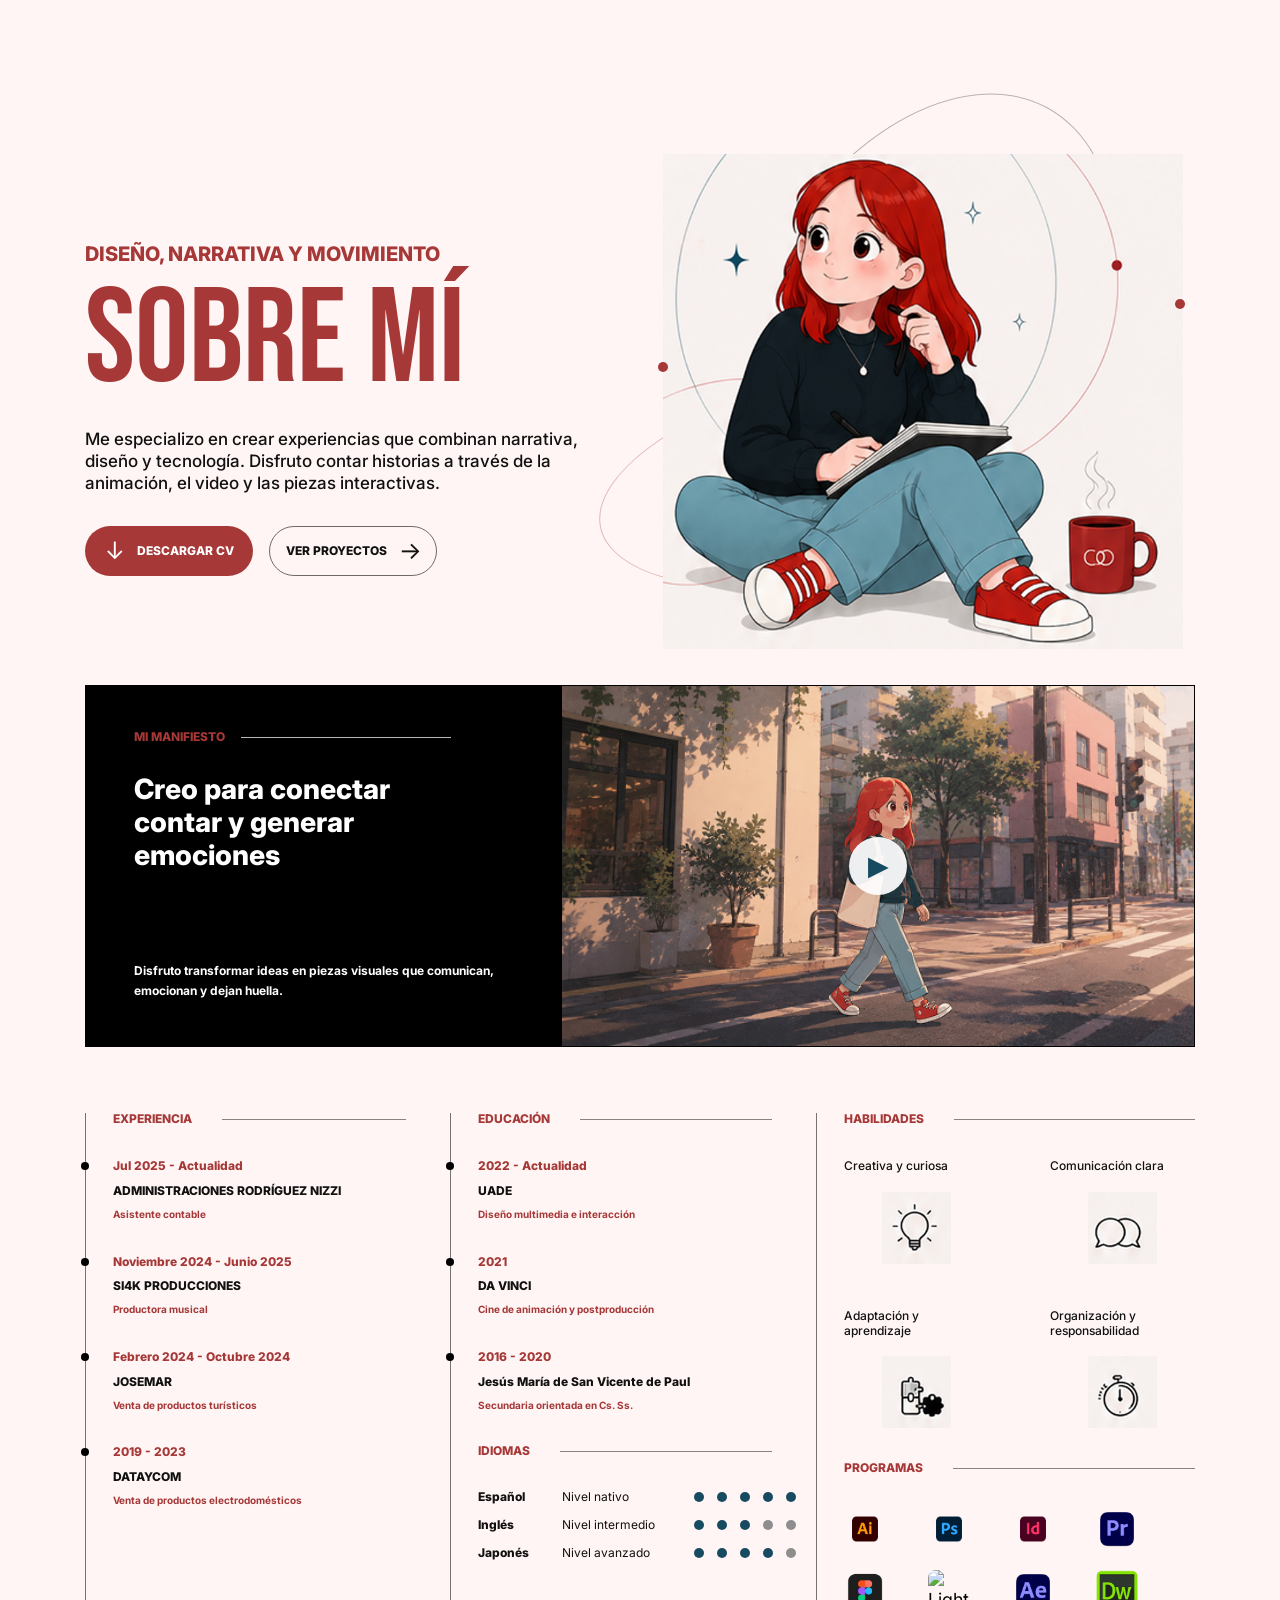
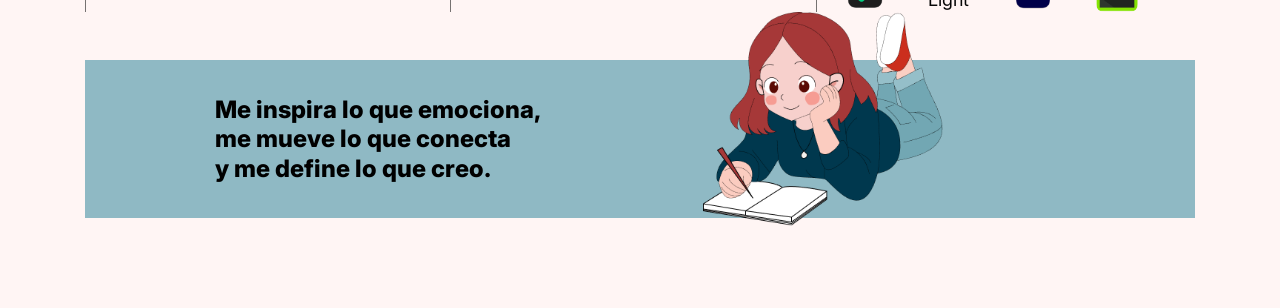
==== commit 3349af86: "Update about.html" ====
--- a/about.html
+++ b/about.html
@@ -5,7 +5,7 @@
   <meta name="viewport" content="width=device-width, initial-scale=1.0">
   <title>Sobre mí</title>
   <link rel="stylesheet" href="style.css">
-  <script src="components.js" defer></script>
+  <script src="js/components.js" defer></script>
 </head>
 
 <body class="about-page">
@@ -212,3 +212,4 @@
   <div data-include="footer"></div>
 </body>
 </html>
+
--- a/style.css
+++ b/style.css
@@ -487,7 +487,7 @@
   padding:0 var(--page-margin) -90px;
   display:grid;
   grid-template-columns:320px 120px 320px 120px;
-  grid-template-rows:230px 40px 230px;
+  grid-template-rows:230px 40px 4px;
   column-gap:40px;
   row-gap:20px;
   align-items:start;
@@ -495,7 +495,7 @@
 }
 
 .projects::after{
-  content:"";
+  content:none;
   position:absolute;
   right:-90px;
   bottom:-80px;
@@ -737,17 +737,182 @@
   clip-path:polygon(0 0, 100% 0, 0 100%);
 }
 
+.home-featured-project{
+  position:relative;
+  z-index:2;
+  width:min(1210px, calc(100% - 66px));
+  min-height:374px;
+  margin:52px auto 72px;
+  padding:42px 220px 28px 32px;
+  display:grid;
+  grid-template-columns:minmax(270px, 360px) minmax(420px, 560px);
+  gap:30px;
+  align-items:center;
+  border:1px solid rgba(7,7,7,.6);
+  background:rgba(255,245,244,.76);
+}
+
+.featured-project-copy{
+  min-width:0;
+}
+
+.featured-kicker{
+  color:var(--red);
+  font-size:10px;
+  line-height:1;
+  font-weight:800;
+  text-transform:uppercase;
+  margin:0 0 18px;
+}
+
+.featured-project-copy h2{
+  max-width:340px;
+  color:var(--red);
+  font-family:var(--font-display);
+  font-size:clamp(64px, 6.2vw, 86px);
+  line-height:1.05;
+  font-weight:400;
+  text-transform:uppercase;
+  margin:0 0 20px;
+}
+
+.featured-description{
+  max-width:320px;
+  color:#000;
+  font-size:12px;
+  line-height:18px;
+  font-weight:800;
+  margin:0 0 38px;
+}
+
+.featured-meta-row{
+  display:flex;
+  align-items:center;
+  justify-content:space-between;
+  gap:22px;
+  max-width:340px;
+}
+
+.featured-meta-row span,
+.featured-meta-row a{
+  color:#174B61;
+  font-size:13px;
+  line-height:1;
+}
+
+.featured-meta-row span{
+  color:#111;
+}
+
+.featured-meta-row a{
+  text-decoration:underline;
+}
+
+.featured-media{
+  position:relative;
+  width:100%;
+  aspect-ratio:16 / 9;
+  overflow:hidden;
+  background:#111;
+  cursor:pointer;
+}
+
+.featured-media img,
+.featured-media video{
+  width:100%;
+  height:100%;
+  display:block;
+  object-fit:cover;
+}
+
+.featured-media .video-player{
+  display:none;
+}
+
+.featured-media.playing .video-cover,
+.featured-media.playing .play-btn{
+  display:none;
+}
+
+.featured-media.playing .video-player{
+  display:block;
+}
+
+.featured-character{
+  position:absolute;
+  right:16px;
+  bottom:0;
+  width:180px;
+  min-height:314px;
+}
+
+.featured-character img{
+  position:absolute;
+  right:0;
+  bottom:0;
+  width:172px;
+  height:auto;
+  display:block;
+}
+
+.featured-bubble{
+  position:absolute;
+  z-index:2;
+  top:0;
+  right:18px;
+  width:92px;
+  padding:11px 10px 12px;
+  color:#000;
+  background:#fffafa;
+  border:1.4px solid rgba(7,7,7,.55);
+  border-radius:14px;
+  font-size:8px;
+  line-height:11px;
+  font-weight:700;
+}
+
+.featured-bubble span{
+  display:block;
+  color:var(--red);
+  font-size:12px;
+  line-height:1;
+  text-align:center;
+  margin-top:4px;
+}
+
+.featured-bubble::before{
+  content:"";
+  position:absolute;
+  left:26px;
+  bottom:-17px;
+  width:18px;
+  height:18px;
+  background:rgba(7,7,7,.55);
+  clip-path:polygon(0 0, 100% 0, 0 100%);
+}
+
+.featured-bubble::after{
+  content:"";
+  position:absolute;
+  left:27px;
+  bottom:-14px;
+  width:16px;
+  height:16px;
+  background:#fffafa;
+  clip-path:polygon(0 0, 100% 0, 0 100%);
+}
+
 .site-footer{
   position:relative;
   overflow:hidden;
 
   display:grid;
-  grid-template-columns:repeat(4, minmax(0,1fr));
-  gap:40px;
-
-  align-items:start;
-
-  padding:72px 80px 36px;
+  grid-template-columns:minmax(160px, .8fr) minmax(280px, 1.2fr);
+  gap:48px;
+
+  align-items:center;
+
+  padding:58px 80px 32px;
 
   color:var(--white);
   background:#050505;
@@ -783,7 +948,7 @@
   flex-direction:column;
   justify-content:flex-start;
   gap:10px;
-  min-height:120px;
+  min-height:auto;
 }
 
 .footer-mail{
@@ -811,9 +976,10 @@
   display:flex;
   flex-direction:column;
   justify-content:flex-start;
-  gap:-10px;
-  min-height:120px;
-  margin-top: 20px;
+  align-items:flex-end;
+  gap:14px;
+  min-height:auto;
+  margin-top:0;
 }
 
 
@@ -902,6 +1068,83 @@
   color:rgba(255,255,255,0.45);
 }
 
+.footer-contact-socials{
+  flex-wrap:wrap;
+  justify-content:flex-end;
+  max-width:none;
+}
+
+.footer-contact-socials a{
+  background:rgba(255,255,255,0.06);
+}
+
+.footer-contact-socials img{
+  width:22px;
+  height:22px;
+}
+
+.music-toggle{
+  position:fixed;
+  right:22px;
+  bottom:22px;
+  z-index:120;
+  min-width:138px;
+  height:42px;
+  border:1px solid rgba(255,255,255,.4);
+  border-radius:999px;
+  background:rgba(7,7,7,.86);
+  color:#fff;
+  font-family:var(--font-text);
+  font-size:12px;
+  font-weight:700;
+  cursor:pointer;
+  box-shadow:0 12px 28px rgba(0,0,0,.22);
+  transition:transform .2s ease, background .2s ease;
+}
+
+.music-toggle:hover{
+  transform:translateY(-2px);
+  background:var(--red);
+}
+
+.music-toggle.is-playing{
+  background:var(--red);
+}
+
+.music-toggle.is-paused{
+  background:#174b61;
+}
+
+.looop-reveal{
+  opacity:0;
+  transform:translateY(22px);
+}
+
+.looop-reveal.is-visible{
+  animation:looopReveal .72s cubic-bezier(.2,.75,.25,1) forwards;
+  animation-delay:var(--reveal-delay, 0ms);
+}
+
+@keyframes looopReveal{
+  from{
+    opacity:0;
+    transform:translateY(22px);
+  }
+  to{
+    opacity:1;
+    transform:translateY(0);
+  }
+}
+
+@media(prefers-reduced-motion:reduce){
+  .looop-reveal,
+  .looop-reveal.is-visible{
+    opacity:1;
+    transform:none;
+    animation:none;
+  }
+}
+
 /* responsive */
 @media(max-width:900px){
 
@@ -1003,6 +1246,12 @@
   .site-footer{
     grid-template-columns:1fr;
     gap:30px;
+  }
+
+  .footer-social,
+  .footer-contact-socials{
+    align-items:flex-start;
+    justify-content:flex-start;
   }
 
   .site-footer > div:first-child,
@@ -1108,6 +1357,37 @@
 
   .character-right .bubble{
     top:0;
+  }
+
+  .home-featured-project{
+    width:min(100% - 40px, 720px);
+    min-height:auto;
+    margin:56px auto 56px;
+    padding:32px;
+    grid-template-columns:1fr;
+  }
+
+  .featured-project-copy h2{
+    max-width:none;
+    font-size:64px;
+  }
+
+  .featured-description,
+  .featured-meta-row{
+    max-width:none;
+  }
+
+  .featured-character{
+    position:relative;
+    right:auto;
+    bottom:auto;
+    width:190px;
+    min-height:290px;
+    justify-self:center;
+  }
+
+  .featured-character img{
+    width:170px;
   }
 
   .site-footer{
@@ -2844,7 +3124,15 @@
 ========================= */
 
 .contact-page{
+  --contact-content-width:1420px;
+  --contact-edge-space:160px;
+  --contact-title-size:225px;
+  --contact-column-gap:86px;
+  --contact-left-width:380px;
+  --contact-center-width:360px;
+  --contact-right-width:380px;
   background: var(--paper);
+  margin:0;
   overflow-x: hidden;
 }
 
@@ -2852,8 +3140,14 @@
 
 .contact-main{
   position: relative;
-  padding-top: 130px;
+  padding-top: 168px;
   min-height: 100vh;
+  overflow:hidden;
+  background:
+    radial-gradient(ellipse 560px 360px at -170px -135px, transparent 55%, rgba(7,7,7,.72) 55.2%, transparent 55.6%),
+    radial-gradient(ellipse 660px 270px at 93% 111%, transparent 70%, rgba(166,56,56,.42) 70.2%, transparent 70.5%),
+    radial-gradient(ellipse 620px 360px at 103% 107%, transparent 69%, rgba(7,7,7,.72) 69.2%, transparent 69.5%),
+    var(--paper);
 }
 
 /* =========================
@@ -2868,8 +3162,8 @@
   width:545px;
   height:130px;
 
-  top:100px;
-  right:-425px;
+  top:126px;
+  right:-388px;
 
   border:1.5px solid #174B61;
   border-radius:50%;
@@ -2929,8 +3223,9 @@
   display:flex;
   gap:34px;
 
-  margin-left:160px;
-  margin-top:-10px;
+  width:min(var(--contact-content-width), calc(100% - var(--contact-edge-space)));
+  margin:-2px auto 0;
+  padding-left:118px;
 
   color:var(--red-2);
 
@@ -2944,20 +3239,20 @@
 ========================= */
 
 .contact-hero{
-  width:100%;
+  width:min(var(--contact-content-width), calc(100% - var(--contact-edge-space)));
+  margin:0 auto;
 }
 
 .contact-hero h1{
   font-family:var(--font-display);
 
-  font-size:clamp(181px, 19vw, 301px);
+  font-size:clamp(168px, 16.4vw, var(--contact-title-size));
   line-height:.85;
   font-weight:400;
 
   color:var(--red);
 
-  margin-left:155px;
-  margin-top:25px;
+  margin:32px 0 0 116px;
 
   letter-spacing:1px;
 }
@@ -2970,17 +3265,18 @@
   display:grid;
 
   grid-template-columns:
-  360px
-  360px
-  420px;
+  var(--contact-left-width)
+  var(--contact-center-width)
+  var(--contact-right-width);
 
   justify-content:center;
 
-  gap:30px;
-
-  margin-top:-10px;
-
-  padding-bottom:140px;
+  gap:var(--contact-column-gap);
+
+  width:min(var(--contact-content-width), calc(100% - var(--contact-edge-space)));
+  margin:58px auto 0;
+
+  padding-bottom:138px;
 }
 
 /* =========================
@@ -2995,32 +3291,30 @@
   display:flex;
   align-items:center;
   gap:12px;
-  margin-left:128px;
-  margin-top:-146px;
-  width: 950px;
+  margin:0 0 28px;
+  width:100%;
 }
 
 .contact-square{
-  width:12px;
-  height:12px;
+  width:14px;
+  height:14px;
   background:#070707;
 }
 
 .contact-line{
+  display:none;
   height:1px;
   background: rgba(0,0,0,.25);
   flex: 1;
 }
 
 .contact-description{
-  font-size:12px;
-  line-height:20px;
-  font-weight: bold;
+  font-size:14px;
+  line-height:21px;
+  font-weight:700;
   color:#000;
-  margin-top:20px;
-  margin-left: 130px;
-  width: 400px;
-  margin-bottom: 37px;
+  margin:0 0 54px;
+  width:100%;
 }
 
 /* info */
@@ -3028,20 +3322,20 @@
 .contact-info-box{
   display:flex;
   align-items:flex-start;
-  gap:22px;
-  padding-bottom:14px;
-  margin-bottom:9px;
+  gap:26px;
+  padding-bottom:18px;
+  margin-bottom:18px;
   border-bottom:1px solid rgba(0,0,0,.25);
-  width:270px;
-  height: 65px;
-  margin-left: 140px;
+  width:100%;
+  min-height:90px;
+  margin-left:0;
 }
 
 .contact-icon{
-  width:54px;
-  height:54px;
-
-  border-radius:12px;
+  width:66px;
+  height:66px;
+
+  border-radius:11px;
 
   display:flex;
   align-items:center;
@@ -3051,7 +3345,7 @@
 }
 
 .contact-icon img{
-  width:50px;
+  width:44px;
   height:auto;
   object-fit:contain;
 }
@@ -3069,22 +3363,23 @@
 }
 
 .contact-info-text {
-  margin-left: 10px;
+  margin-left: 8px;
+  padding-top:5px;
 }
 .contact-info-text span{
 
   display:block;
   color:var(--red);
-  font-size:11px;
+  font-size:14px;
   font-weight:700;
-  margin-top: -2px;
+  margin-top:0;
 }
 
 .contact-info-text p{
-  font-size:11.5px;
-  line-height:24px;
+  font-size:15px;
+  line-height:23px;
   color:#000;
-  margin-top: -1px;
+  margin-top:12px;
 }
 
 
@@ -3094,30 +3389,29 @@
 ========================= */
 
 .contact-social-section{
-  margin-top:40px;
-  width: 700px;
+  margin-top:56px;
+  width:100%;
 }
 
 .social-title-row{
   display:flex;
   align-items:center;
   gap:11px;
-  margin-top: 25px;
-  margin-left: 140px;
-  margin-bottom:24px;
+  margin:0 0 30px;
 }
 
 .social-title-row span{
   color:var(--red);
 
-  font-size:12px;
+  font-size:14px;
   font-weight:700;
 
   white-space:nowrap;
 }
 
 .social-line{
-  width:100px;
+  flex:1;
+  min-width:90px;
   height:1px;
 
   background:rgba(0,0,0,.25);
@@ -3132,13 +3426,13 @@
 
 .contact-socials{
   display:flex;
-  gap:14px;
-  margin-left: 135px;
+  gap:12px;
+  margin-left:0;
 }
 
 .contact-socials a img{
-  width:35px;
-  height:35px;
+  width:48px;
+  height:48px;
 
   object-fit:contain;
 
@@ -3157,12 +3451,13 @@
   position:relative;
 
   display:flex;
-  align-items:center;
+  align-items:flex-end;
   justify-content:center;
+  padding-top:92px;
 }
 
 .contact-character{
-  width:320px;
+  width:300px;
   height:auto;
 }
 
@@ -3171,19 +3466,19 @@
 .contact-bubble{
   position:absolute;
 
-  top:10px;
-  right:0;
-
-  width:140px;
-
-  padding:12px;
+  top:136px;
+  right:-12px;
+
+  width:170px;
+
+  padding:14px;
 
   background:#fffafa;
 
   border:1.5px solid rgba(7,7,7,.55);
   border-radius:10px;
 
-  font-size:10px;
+  font-size:11px;
   line-height:15px;
 
   z-index:2;
@@ -3226,7 +3521,7 @@
 ========================= */
 
 .contact-right{
-  padding-top:10px;
+  padding-top:76px;
 }
 
 .contact-form-title{
@@ -3240,14 +3535,15 @@
 .contact-form-title span{
   color:var(--red);
 
-  font-size:12px;
+  font-size:14px;
   font-weight:700;
 
   white-space:nowrap;
 }
 
 .form-line{
-  width:140px;
+  flex:1;
+  min-width:160px;
   height:1px;
 
   background:rgba(0,0,0,.25);
@@ -3268,10 +3564,10 @@
 }
 
 .contact-form label{
-  font-size:13px;
+  font-size:15px;
   font-weight:500;
 
-  margin-bottom:8px;
+  margin-bottom:10px;
 
   color:#000;
 }
@@ -3281,11 +3577,11 @@
   width:100%;
 
   border:1px solid rgba(0,0,0,.35);
-  border-radius:8px;
+  border-radius:7px;
 
   background:transparent;
 
-  padding:14px;
+  padding:12px 16px;
 
   margin-bottom:18px;
 
@@ -3296,7 +3592,7 @@
 }
 
 .contact-form textarea{
-  height:110px;
+  height:132px;
   resize:none;
 }
 
@@ -3314,7 +3610,7 @@
 
   color:#fff;
 
-  font-size:14px;
+  font-size:15px;
   font-weight:700;
 
   cursor:pointer;
@@ -3325,6 +3621,102 @@
 .contact-form button:hover{
   background:var(--red-2);
   transform:translateY(-2px);
+}
+
+@media(max-width:1280px){
+  .contact-page{
+    --contact-edge-space:80px;
+    --contact-title-size:220px;
+    --contact-column-gap:48px;
+    --contact-left-width:340px;
+    --contact-center-width:300px;
+    --contact-right-width:340px;
+  }
+
+  .contact-top-words,
+  .contact-hero h1{
+    padding-left:0;
+    margin-left:0;
+  }
+
+  .contact-character{
+    width:320px;
+  }
+}
+
+@media(max-width:980px){
+  .contact-main{
+    padding-top:72px;
+  }
+
+  .contact-top-words,
+  .contact-hero,
+  .contact-content{
+    width:min(100% - 40px, 680px);
+  }
+
+  .contact-top-words{
+    padding-left:0;
+  }
+
+  .contact-hero h1{
+    font-size:clamp(92px, 23vw, 168px);
+    margin-left:0;
+  }
+
+  .contact-content{
+    grid-template-columns:1fr;
+    gap:34px;
+    padding-bottom:80px;
+  }
+
+  .contact-center{
+    order:2;
+    padding-top:24px;
+  }
+
+  .contact-right{
+    order:3;
+    padding-top:0;
+  }
+
+  .contact-bubble{
+    top:8px;
+    right:calc(50% - 172px);
+  }
+}
+
+@media(max-width:620px){
+  .contact-top-words{
+    gap:22px;
+    font-size:9px;
+  }
+
+  .contact-hero h1{
+    font-size:clamp(72px, 22vw, 112px);
+    line-height:.9;
+  }
+
+  .contact-info-box{
+    gap:16px;
+  }
+
+  .contact-icon{
+    width:58px;
+    height:58px;
+  }
+
+  .contact-socials{
+    flex-wrap:wrap;
+  }
+
+  .contact-character{
+    width:min(300px, 86vw);
+  }
+
+  .contact-bubble{
+    right:0;
+  }
 }
 
 
@@ -3372,7 +3764,11 @@
 }
 
 body.home{
-  background:#000;
+  background:var(--paper);
+}
+
+body.home .site-footer{
+  margin-top:0;
 }
 
 /* =====================================
@@ -3380,44 +3776,62 @@
 ===================================== */
 
 body.reels-page-body{
+  --reels-content-width:1726px;
+  --reels-edge-space:194px;
+  --reels-hero-height:800px;
+  --reels-meta-x:66px;
+  --reels-meta-y:66px;
+  --reels-title-x:149px;
+  --reels-title-y:370px;
+  --reels-title-size:360px;
+  --reels-title-copy-size:18px;
+  --reels-hero-character-width:620px;
+  --reels-hero-character-x:117px;
+  --reels-hero-character-y:294px;
+  --reels-card-width:194px;
+  --reels-card-gap:34px;
+  --reels-character-column:220px;
+  --reels-side-character-width:170px;
+  --reels-seated-character-width:190px;
   background:var(--paper);
   color:#070707;
+  margin:0;
 }
 
 .reels-page-body .reels-main{
   position:relative;
   background:var(--paper);
-  padding:118px 0 118px;
+  padding:120px 0 132px;
   overflow:hidden;
 }
 
 .reels-page-body .reels-hero-new,
 .reels-page-body .reels-section-line,
 .reels-page-body .reels-gallery{
-  width:min(1200px, calc(100% - 140px));
+  width:min(var(--reels-content-width), calc(100% - var(--reels-edge-space)));
   margin-inline:auto;
 }
 
 .reels-page-body .reels-hero-new{
   position:relative;
-  min-height:520px;
+  min-height:var(--reels-hero-height);
 }
 
 .reels-page-body .reels-camera-meta{
   position:absolute;
   z-index:4;
-  top:20px;
-  left:48px;
+  top:var(--reels-meta-y);
+  left:var(--reels-meta-x);
   display:flex;
-  gap:26px;
+  gap:28px;
   align-items:flex-start;
 }
 
 .reels-page-body .reels-rec-block{
-  width:34px;
-  height:16px;
+  width:46px;
+  height:21px;
   display:block;
-  margin-top:4px;
+  margin-top:0;
   background:var(--red);
 }
 
@@ -3426,8 +3840,8 @@
 .reels-page-body .reels-camera-meta b{
   display:block;
   margin:0;
-  font-size:11px;
-  line-height:16px;
+  font-size:15px;
+  line-height:21px;
   color:#111;
   font-weight:700;
 }
@@ -3456,16 +3870,16 @@
 }
 
 .reels-page-body .reels-orbit-left-new{
-  width:560px;
-  height:380px;
-  top:-250px;
-  left:-112px;
+  width:600px;
+  height:500px;
+  top:-361px;
+  left:-257px;
 }
 
 .reels-page-body .reels-orbit-left-new::before{
   content:"";
   position:absolute;
-  inset:22px -96px -38px 72px;
+  inset:-4px -151px -5px 45px;
   border:1px solid rgba(166,56,56,.38);
   border-radius:50%;
 }
@@ -3473,8 +3887,8 @@
 .reels-page-body .reels-orbit-right-new{
   width:545px;
   height:132px;
-  top:58px;
-  right:-408px;
+  top:92px;
+  right:-418px;
   border-color:#174B61;
   transform:rotate(-2deg);
 }
@@ -3490,8 +3904,8 @@
 .reels-page-body .reels-target-new{
   position:absolute;
   z-index:2;
-  right:8px;
-  top:105px;
+  right:4px;
+  top:159px;
   width:58px;
   height:58px;
   border-radius:50%;
@@ -3504,61 +3918,67 @@
 
 .reels-page-body .reels-title-wrap{
   position:absolute;
-  left:108px;
-  bottom:45px;
+  left:0;
+  top:300px;
+  width:100%;
   z-index:3;
 }
 
 .reels-page-body .reels-title-wrap h1{
   font-family:var(--font-display);
   color:var(--red);
-  font-size:clamp(160px, 15.2vw, 232px);
-  line-height:.78;
+  width:100%;
+  font-size:min(460px, calc((100vw - (var(--portfolio-side-margin) * 2)) / 4));
+  line-height:.82;
   font-weight:400;
+  text-transform:uppercase;
+  text-align:center;
   letter-spacing:0;
   margin:0;
+  white-space:nowrap;
 }
 
 .reels-page-body .reels-title-wrap p{
   color:#111;
-  font-size:14px;
+  font-size:var(--reels-title-copy-size);
   line-height:1.2;
   font-weight:800;
-  margin:18px 0 0 4px;
+  margin:-8px 0 0 153px;
+  white-space:nowrap;
 }
 
 .reels-page-body .reels-hero-character{
   position:absolute;
-  right:95px;
-  bottom:25px;
+  right:var(--reels-hero-character-x);
+  top:var(--reels-hero-character-y);
   z-index:4;
 }
 
 .reels-page-body .reels-hero-character img{
-  width:455px;
+  width:var(--reels-hero-character-width);
   height:auto;
   display:block;
 }
 
 .reels-page-body .reels-hero-bubble{
   position:absolute;
-  top:-34px;
-  right:54px;
-  width:128px;
-  padding:13px 14px 17px;
+  top:2px;
+  right:158px;
+  width:173px;
+  padding:18px 18px 20px;
   background:#fffafa;
   border:1px solid rgba(7,7,7,.55);
   border-radius:16px;
   color:#111;
-  font-size:11px;
-  line-height:15px;
+  font-size:15px;
+  line-height:22px;
   font-weight:700;
 }
 
 .reels-page-body .reels-hero-bubble span{
   display:block;
   color:var(--red);
-  font-size:18px;
+  font-size:22px;
   line-height:1;
   text-align:center;
   margin-top:4px;
@@ -3588,8 +4008,8 @@
 
 .reels-page-body .reels-hero-dash{
   position:absolute;
-  right:158px;
-  bottom:52px;
+  right:126px;
+  top:510px;
   width:12px;
   height:3px;
   background:#070707;
@@ -3600,12 +4020,12 @@
   grid-template-columns:auto 1fr 13px;
   align-items:center;
   gap:16px;
-  margin-top:8px;
+  margin-top:0;
 }
 
 .reels-page-body .reels-section-line span{
   color:var(--red);
-  font-size:11px;
+  font-size:15px;
   line-height:1;
   font-weight:500;
   white-space:nowrap;
@@ -3625,23 +4045,26 @@
 }
 
 .reels-page-body .reels-gallery{
-  margin-top:56px;
+  margin-top:58px;
 }
 
 .reels-page-body .reels-top-row,
 .reels-page-body .reels-bottom-row{
   display:grid;
-  grid-template-columns:repeat(5, 1fr);
-  gap:26px;
+  grid-template-columns:repeat(4, var(--reels-card-width)) var(--reels-character-column);
+  gap:var(--reels-card-gap);
   align-items:start;
+  justify-content:center;
 }
 
 .reels-page-body .reels-bottom-row{
-  margin-top:28px;
+  margin-top:38px;
+  grid-template-columns:var(--reels-character-column) repeat(4, var(--reels-card-width));
 }
 
 .reels-page-body .reels-tile{
   position:relative;
+  width:var(--reels-card-width);
   aspect-ratio:9 / 16;
   overflow:hidden;
   background:#d8e1e5;
@@ -3651,6 +4074,12 @@
   width:100%;
   height:100%;
   display:block;
+  object-fit:cover;
+}
+
+.reels-page-body .reels-tile .video-player{
+  width:100%;
+  height:100%;
   object-fit:cover;
 }
 
@@ -3675,23 +4104,23 @@
 .reels-page-body .reels-side-character{
   position:relative;
   align-self:stretch;
-  min-height:320px;
+  min-height:calc(var(--reels-card-width) * 1.78);
 }
 
 .reels-page-body .reels-side-character img{
   position:absolute;
-  left:12px;
+  left:24px;
   bottom:0;
-  width:190px;
+  width:var(--reels-side-character-width);
   height:auto;
   display:block;
 }
 
 .reels-page-body .reels-side-character div{
   position:absolute;
-  top:6px;
+  top:4px;
   right:0;
-  width:118px;
+  width:112px;
   padding:12px;
   background:#fffafa;
   border:1px solid rgba(7,7,7,.55);
@@ -3726,14 +4155,14 @@
 
 .reels-page-body .reels-seated-character{
   position:relative;
-  min-height:320px;
+  min-height:calc(var(--reels-card-width) * 1.78);
 }
 
 .reels-page-body .reels-seated-character img{
   position:absolute;
-  left:10px;
+  left:0;
   bottom:4px;
-  width:205px;
+  width:var(--reels-seated-character-width);
   height:auto;
   display:block;
 }
@@ -3743,6 +4172,19 @@
 }
 
 @media(max-width:1000px){
+  body.reels-page-body{
+    --reels-edge-space:40px;
+    --reels-hero-height:640px;
+    --reels-meta-x:0px;
+    --reels-meta-y:18px;
+    --reels-title-x:0px;
+    --reels-title-y:270px;
+    --reels-title-size:160px;
+    --reels-hero-character-width:360px;
+    --reels-hero-character-x:0px;
+    --reels-hero-character-y:200px;
+  }
+
   .reels-page-body .reels-hero-new,
   .reels-page-body .reels-section-line,
   .reels-page-body .reels-gallery{
@@ -3766,6 +4208,10 @@
     grid-template-columns:repeat(2, 1fr);
   }
 
+  .reels-page-body .reels-tile{
+    width:100%;
+  }
+
   .reels-page-body .reels-side-character,
   .reels-page-body .reels-seated-character{
     display:none;
@@ -3773,6 +4219,12 @@
 }
 
 @media(max-width:640px){
+  body.reels-page-body{
+    --reels-title-size:104px;
+    --reels-title-y:0px;
+    --reels-hero-character-width:100%;
+  }
+
   .reels-page-body .reels-main{
     padding-top:48px;
   }
@@ -3796,7 +4248,7 @@
   }
 
   .reels-page-body .reels-title-wrap h1{
-    font-size:104px;
+    font-size:var(--reels-title-size);
   }
 
   .reels-page-body .reels-hero-character img{
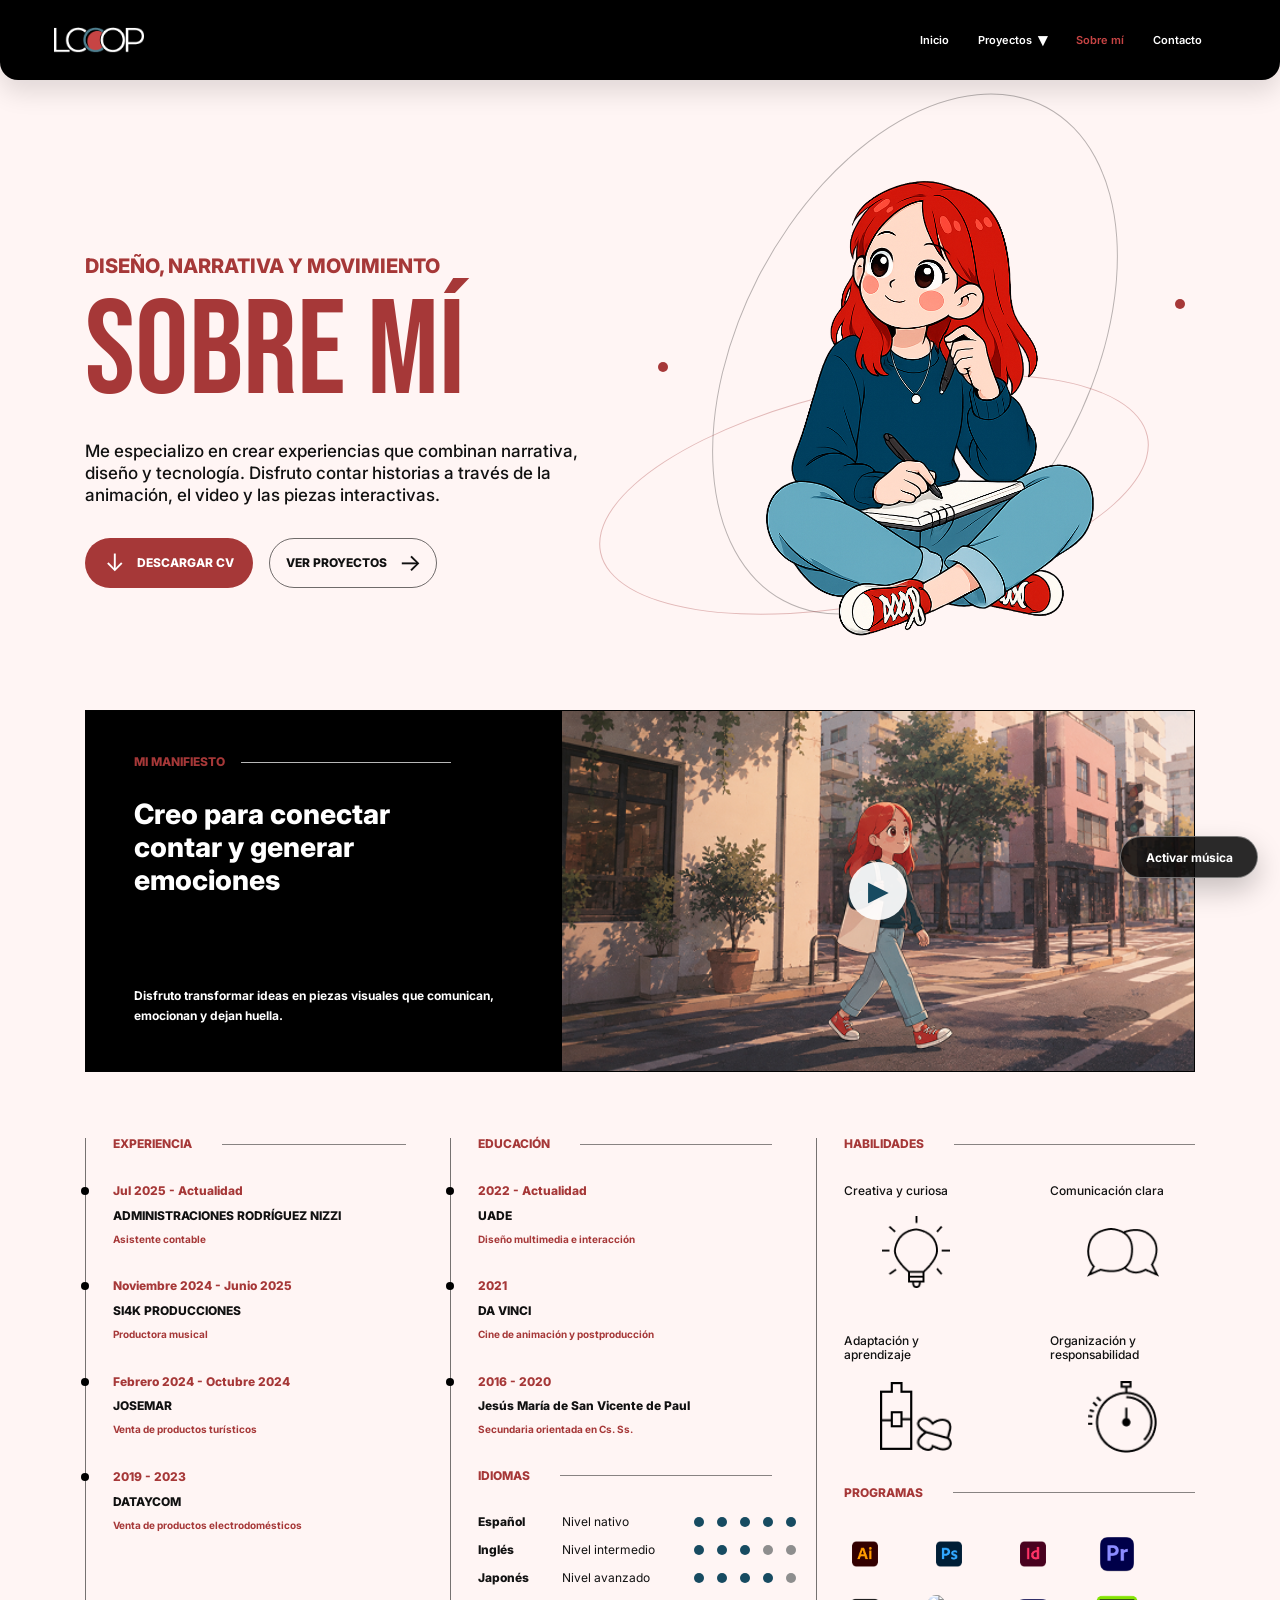
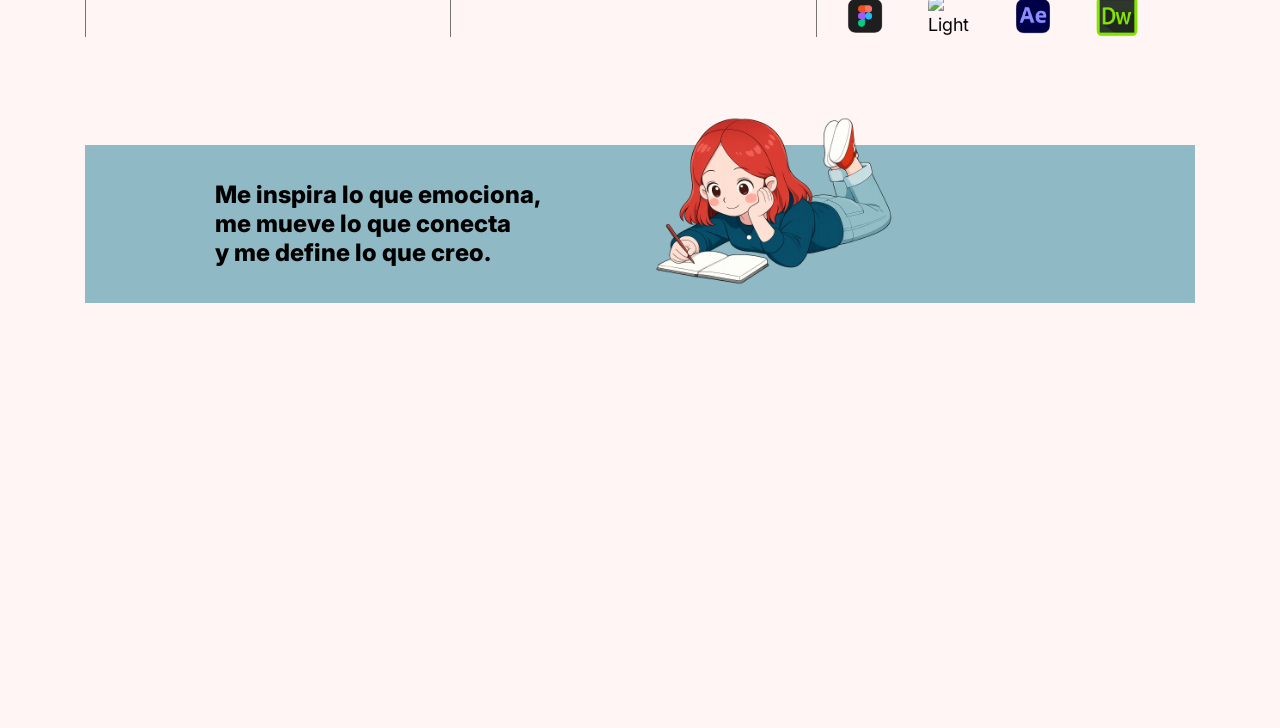
==== commit 19880a51: "Add files via upload aviso de que no es responsive" ====
--- a/about.html
+++ b/about.html
@@ -1,4 +1,4 @@
-<!DOCTYPE html>
+﻿<!DOCTYPE html>
 <html lang="es">
 <head>
   <meta charset="UTF-8">
@@ -212,4 +212,4 @@
   <div data-include="footer"></div>
 </body>
 </html>
-
+
--- a/style.css
+++ b/style.css
@@ -841,18 +841,20 @@
 .featured-character{
   position:absolute;
   right:16px;
-  bottom:0;
+  bottom:-35px;
   width:180px;
   min-height:314px;
+
 }
 
 .featured-character img{
   position:absolute;
   right:0;
   bottom:0;
-  width:172px;
+  width:182px;
   height:auto;
   display:block;
+
 }
 
 .featured-bubble{
@@ -2047,7 +2049,7 @@
 .reels-hero{
   position:relative;
   padding-top:140px;
-  padding-bottom:90px;
+  padding-bottom:60px;
 }
 
 /* círculos */
@@ -3124,13 +3126,13 @@
 ========================= */
 
 .contact-page{
-  --contact-content-width:1420px;
-  --contact-edge-space:160px;
+  --contact-content-width:1194px;
+  --contact-edge-space:140px;
   --contact-title-size:225px;
-  --contact-column-gap:86px;
-  --contact-left-width:380px;
-  --contact-center-width:360px;
-  --contact-right-width:380px;
+  --contact-column-gap:54px;
+  --contact-left-width:330px;
+  --contact-center-width:330px;
+  --contact-right-width:330px;
   background: var(--paper);
   margin:0;
   overflow-x: hidden;
@@ -3215,24 +3217,6 @@
 
 }
 
-/* =========================
-   PALABRAS SUPERIORES
-========================= */
-
-.contact-top-words{
-  display:flex;
-  gap:34px;
-
-  width:min(var(--contact-content-width), calc(100% - var(--contact-edge-space)));
-  margin:-2px auto 0;
-  padding-left:118px;
-
-  color:var(--red-2);
-
-  font-size:10px;
-  font-weight:400;
-  text-transform:uppercase;
-}
 
 /* =========================
    HERO
@@ -3240,19 +3224,19 @@
 
 .contact-hero{
   width:min(var(--contact-content-width), calc(100% - var(--contact-edge-space)));
-  margin:0 auto;
+margin-left: 150px;
 }
 
 .contact-hero h1{
   font-family:var(--font-display);
 
-  font-size:clamp(168px, 16.4vw, var(--contact-title-size));
+  font-size:clamp(170px, 18.4vw, var(--contact-title-size));
   line-height:.85;
   font-weight:400;
 
   color:var(--red);
 
-  margin:32px 0 0 116px;
+  margin:32px 0 0 119px;
 
   letter-spacing:1px;
 }
@@ -3274,9 +3258,9 @@
   gap:var(--contact-column-gap);
 
   width:min(var(--contact-content-width), calc(100% - var(--contact-edge-space)));
-  margin:58px auto 0;
-
-  padding-bottom:138px;
+  margin:42px auto 0;
+
+  padding-bottom:170px;
 }
 
 /* =========================
@@ -3309,11 +3293,11 @@
 }
 
 .contact-description{
-  font-size:14px;
-  line-height:21px;
+  font-size:13px;
+  line-height:20px;
   font-weight:700;
   color:#000;
-  margin:0 0 54px;
+  margin:0 0 38px;
   width:100%;
 }
 
@@ -3322,18 +3306,18 @@
 .contact-info-box{
   display:flex;
   align-items:flex-start;
-  gap:26px;
-  padding-bottom:18px;
-  margin-bottom:18px;
+  gap:22px;
+  padding-bottom:16px;
+  margin-bottom:16px;
   border-bottom:1px solid rgba(0,0,0,.25);
   width:100%;
-  min-height:90px;
+  min-height:82px;
   margin-left:0;
 }
 
 .contact-icon{
-  width:66px;
-  height:66px;
+  width:58px;
+  height:58px;
 
   border-radius:11px;
 
@@ -3345,7 +3329,7 @@
 }
 
 .contact-icon img{
-  width:44px;
+  width:38px;
   height:auto;
   object-fit:contain;
 }
@@ -3376,8 +3360,8 @@
 }
 
 .contact-info-text p{
-  font-size:15px;
-  line-height:23px;
+  font-size:14px;
+  line-height:22px;
   color:#000;
   margin-top:12px;
 }
@@ -3389,7 +3373,7 @@
 ========================= */
 
 .contact-social-section{
-  margin-top:56px;
+  margin-top:46px;
   width:100%;
 }
 
@@ -3426,13 +3410,13 @@
 
 .contact-socials{
   display:flex;
-  gap:12px;
+  gap:10px;
   margin-left:0;
 }
 
 .contact-socials a img{
-  width:48px;
-  height:48px;
+  width:44px;
+  height:44px;
 
   object-fit:contain;
 
@@ -3453,21 +3437,24 @@
   display:flex;
   align-items:flex-end;
   justify-content:center;
-  padding-top:92px;
+  padding-top:84px;
 }
 
 .contact-character{
-  width:300px;
   height:auto;
 }
 
+.contact-center img{
+  width: 300px;
+  }
+
 /* globo */
 
 .contact-bubble{
   position:absolute;
 
-  top:136px;
-  right:-12px;
+  top:82px;
+  right:-2px;
 
   width:170px;
 
@@ -3521,7 +3508,7 @@
 ========================= */
 
 .contact-right{
-  padding-top:76px;
+  padding-top:60px;
 }
 
 .contact-form-title{
@@ -3529,7 +3516,7 @@
   align-items:center;
   gap:12px;
 
-  margin-bottom:34px;
+  margin-bottom:28px;
 }
 
 .contact-form-title span{
@@ -3543,7 +3530,7 @@
 
 .form-line{
   flex:1;
-  min-width:160px;
+  min-width:110px;
   height:1px;
 
   background:rgba(0,0,0,.25);
@@ -3564,10 +3551,10 @@
 }
 
 .contact-form label{
-  font-size:15px;
+  font-size:14px;
   font-weight:500;
 
-  margin-bottom:10px;
+  margin-bottom:8px;
 
   color:#000;
 }
@@ -3581,9 +3568,9 @@
 
   background:transparent;
 
-  padding:12px 16px;
-
-  margin-bottom:18px;
+  padding:11px 14px;
+
+  margin-bottom:16px;
 
   font-family:var(--font-text);
   font-size:12px;
@@ -3592,7 +3579,7 @@
 }
 
 .contact-form textarea{
-  height:132px;
+  height:118px;
   resize:none;
 }
 
@@ -3601,7 +3588,7 @@
 .contact-form button{
   width:100%;
 
-  height:48px;
+  height:46px;
 
   border:none;
   border-radius:40px;
@@ -3626,7 +3613,7 @@
 @media(max-width:1280px){
   .contact-page{
     --contact-edge-space:80px;
-    --contact-title-size:220px;
+    --contact-title-size:300px;
     --contact-column-gap:48px;
     --contact-left-width:340px;
     --contact-center-width:300px;
@@ -3778,16 +3765,16 @@
 body.reels-page-body{
   --reels-content-width:1726px;
   --reels-edge-space:194px;
-  --reels-hero-height:800px;
+  --reels-hero-height:500px;
   --reels-meta-x:66px;
   --reels-meta-y:66px;
   --reels-title-x:149px;
   --reels-title-y:370px;
   --reels-title-size:360px;
   --reels-title-copy-size:18px;
-  --reels-hero-character-width:620px;
-  --reels-hero-character-x:117px;
-  --reels-hero-character-y:294px;
+  --reels-hero-character-width:420px;
+  --reels-hero-character-x:37px;
+  --reels-hero-character-y:100px;
   --reels-card-width:194px;
   --reels-card-gap:34px;
   --reels-character-column:220px;
@@ -3801,7 +3788,9 @@
 .reels-page-body .reels-main{
   position:relative;
   background:var(--paper);
-  padding:120px 0 132px;
+
+  padding-top: 100px;
+  padding-bottom: 200px;
   overflow:hidden;
 }
 
@@ -3817,50 +3806,6 @@
   min-height:var(--reels-hero-height);
 }
 
-.reels-page-body .reels-camera-meta{
-  position:absolute;
-  z-index:4;
-  top:var(--reels-meta-y);
-  left:var(--reels-meta-x);
-  display:flex;
-  gap:28px;
-  align-items:flex-start;
-}
-
-.reels-page-body .reels-rec-block{
-  width:46px;
-  height:21px;
-  display:block;
-  margin-top:0;
-  background:var(--red);
-}
-
-.reels-page-body .reels-camera-meta p,
-.reels-page-body .reels-camera-meta span,
-.reels-page-body .reels-camera-meta b{
-  display:block;
-  margin:0;
-  font-size:15px;
-  line-height:21px;
-  color:#111;
-  font-weight:700;
-}
-
-.reels-page-body .reels-camera-meta p,
-.reels-page-body .reels-camera-meta b{
-  color:var(--red);
-}
-
-.reels-page-body .reels-camera-meta b::before{
-  content:"";
-  display:inline-block;
-  width:0;
-  height:0;
-  margin-right:4px;
-  border-top:5px solid transparent;
-  border-bottom:5px solid transparent;
-  border-left:8px solid var(--red);
-}
 
 .reels-page-body .reels-orbit-new{
   position:absolute;
@@ -3869,25 +3814,12 @@
   pointer-events:none;
 }
 
-.reels-page-body .reels-orbit-left-new{
-  width:600px;
-  height:500px;
-  top:-361px;
-  left:-257px;
-}
-
-.reels-page-body .reels-orbit-left-new::before{
-  content:"";
-  position:absolute;
-  inset:-4px -151px -5px 45px;
-  border:1px solid rgba(166,56,56,.38);
-  border-radius:50%;
-}
+
 
 .reels-page-body .reels-orbit-right-new{
   width:545px;
   height:132px;
-  top:92px;
+  top:-50px;
   right:-418px;
   border-color:#174B61;
   transform:rotate(-2deg);
@@ -3905,7 +3837,7 @@
   position:absolute;
   z-index:2;
   right:4px;
-  top:159px;
+  top:10px;
   width:58px;
   height:58px;
   border-radius:50%;
@@ -3918,8 +3850,8 @@
 
 .reels-page-body .reels-title-wrap{
   position:absolute;
-  left:0;
-  top:300px;
+
+  top:130px;
   width:100%;
   z-index:3;
 }
@@ -3936,14 +3868,15 @@
   letter-spacing:0;
   margin:0;
   white-space:nowrap;
+  margin-left:-210px;
 }
 
 .reels-page-body .reels-title-wrap p{
   color:#111;
-  font-size:var(--reels-title-copy-size);
+  font-size: 10pt;
   line-height:1.2;
   font-weight:800;
-  margin:-8px 0 0 153px;
+  margin-left: 63px;
   white-space:nowrap;
 }
 
@@ -3962,8 +3895,8 @@
 
 .reels-page-body .reels-hero-bubble{
   position:absolute;
-  top:2px;
-  right:158px;
+  top:-60px;
+  right:38px;
   width:173px;
   padding:18px 18px 20px;
   background:#fffafa;
@@ -4111,7 +4044,7 @@
   position:absolute;
   left:24px;
   bottom:0;
-  width:var(--reels-side-character-width);
+  width:150px;
   height:auto;
   display:block;
 }
@@ -4174,7 +4107,7 @@
 @media(max-width:1000px){
   body.reels-page-body{
     --reels-edge-space:40px;
-    --reels-hero-height:640px;
+    --reels-hero-height:500px;
     --reels-meta-x:0px;
     --reels-meta-y:18px;
     --reels-title-x:0px;
@@ -4318,6 +4251,8 @@
   height:auto;
   display:block;
 }
+
+
 
 .otros-page .otros-orbit{
   position:absolute;
@@ -4560,6 +4495,7 @@
   width:min(1110px, calc(100% - 128px));
   margin-inline:auto;
 }
+
 
 .about-page .about-hero{
   position:relative;
@@ -4962,7 +4898,7 @@
 .about-page .about-quote-band{
   position:relative;
   height:158px;
-  margin-top:48px;
+  margin-top:108px;
   background:var(--blue-soft);
   display:flex;
   align-items:center;
@@ -4982,7 +4918,7 @@
   position:absolute;
   right:252px;
   bottom:-8px;
-  width:240px;
+  width:330px;
   height:auto;
   display:block;
 }
@@ -5055,3 +4991,2295 @@
     display:none;
   }
 }
+
+/* =========================
+   MOBILE OVERRIDES
+========================= */
+
+@media(max-width:760px){
+  :root{
+    --page-margin:18px;
+    --grid-gap:16px;
+    --portfolio-side-margin:18px;
+  }
+
+  html,
+  body{
+    width:100%;
+    overflow-x:hidden;
+  }
+
+  body{
+    font-size:16px;
+    line-height:24px;
+  }
+
+  .navbar{
+    position:relative;
+    display:flex;
+    flex-direction:column;
+    align-items:center;
+    gap:16px;
+    width:100%;
+    min-height:auto;
+    padding:18px;
+    border-bottom-left-radius:14px;
+    border-bottom-right-radius:14px;
+  }
+
+  .brand,
+  .logo{
+    margin-left:0;
+  }
+
+  .logo{
+    width:82px;
+  }
+
+  nav{
+    width:100%;
+    justify-content:center;
+    gap:10px 14px;
+  }
+
+  nav a,
+  .nav-link,
+  .dropdown-menu a{
+    margin-right:0;
+    font-size:12px;
+    line-height:18px;
+  }
+
+  .nav-dropdown{
+    position:static;
+  }
+
+  .dropdown-menu{
+    left:50%;
+    width:min(280px, calc(100vw - 36px));
+    min-width:0;
+    transform:translate(-50%, -8px);
+  }
+
+  .nav-dropdown:hover .dropdown-menu{
+    transform:translate(-50%, 0);
+  }
+
+  .music-toggle{
+    right:14px;
+    bottom:14px;
+    min-height:40px;
+    max-width:calc(100vw - 28px);
+    padding:0 16px;
+    font-size:11px;
+  }
+
+  .hero{
+    display:block;
+    min-height:0;
+    padding:56px var(--page-margin) 34px;
+  }
+
+  .hero-stage{
+    min-height:330px;
+    padding-top:12px;
+  }
+
+  .hero-stage::before,
+  .hero-stage::after,
+  .portfolio-marker,
+  .orbit,
+  .side-words,
+  .hero-meta{
+    display:none;
+  }
+
+  .hero h1{
+    position:relative;
+    inset:auto;
+    font-size:clamp(74px, 26vw, 116px);
+    line-height:.82;
+    text-align:center;
+    white-space:normal;
+  }
+
+  .hero-person{
+    position:relative;
+    top:auto;
+    right:auto;
+    left:auto;
+    width:min(210px, 62vw);
+    margin:-8px auto 0;
+    display:block;
+  }
+
+  .intro{
+    padding:24px var(--page-margin) 42px;
+  }
+
+  .intro > div{
+    max-width:100%;
+  }
+
+  .intro h2{
+    font-size:34px;
+    line-height:1.1;
+  }
+
+  .intro p:last-child{
+    max-width:100%;
+  }
+
+  .projects{
+    grid-template-columns:1fr;
+    grid-template-rows:auto;
+    gap:22px;
+    padding:0 var(--page-margin) 54px;
+  }
+
+  .project-tile,
+  .character-callout,
+  .tile-blue,
+  .tile-sky,
+  .tile-red,
+  .tile-coral,
+  .projects .character-callout:first-of-type,
+  .character-right{
+    grid-column:auto;
+    grid-row:auto;
+    width:100%;
+  }
+
+  .project-tile{
+    min-height:190px;
+    padding:28px;
+  }
+
+  .project-tile span{
+    font-size:36px;
+    line-height:1;
+  }
+
+  .character-callout{
+    min-height:255px;
+    margin-left:0;
+  }
+
+  .small-person{
+    right:50%;
+    transform:translateX(50%);
+    width:155px;
+  }
+
+  .bubble{
+    left:50%;
+    right:auto;
+    top:0;
+    width:min(220px, 72vw);
+    transform:translateX(-50%);
+  }
+
+  .home-featured-project{
+    width:calc(100% - 36px);
+    margin:28px auto 54px;
+    padding:28px 22px;
+    grid-template-columns:1fr;
+    min-height:auto;
+  }
+
+  .featured-project-copy h2{
+    max-width:100%;
+    font-size:48px;
+    line-height:.95;
+  }
+
+  .featured-media{
+    width:100%;
+  }
+
+  .featured-character{
+    position:relative;
+    right:auto;
+    bottom:auto;
+    width:min(210px, 70vw);
+    min-height:260px;
+    justify-self:center;
+  }
+
+  .featured-character img{
+    width:170px;
+  }
+
+  .featured-bubble{
+    right:auto;
+    left:50%;
+    width:180px;
+    transform:translateX(-50%);
+  }
+
+  .site-footer{
+    grid-template-columns:1fr;
+    gap:28px;
+    padding:40px 20px;
+    text-align:center;
+  }
+
+  .site-footer::before{
+    width:170px;
+    height:170px;
+  }
+
+  .footer-brand,
+  .footer-mail,
+  .footer-phone,
+  .footer-social{
+    align-items:center;
+  }
+
+  .footer-contact-socials,
+  .socials{
+    justify-content:center;
+  }
+}
+
+@media(max-width:760px){
+  .animacion-hero,
+  .videos-hero{
+    padding:42px var(--page-margin) 36px;
+  }
+
+  .animacion-hero .hero-meta,
+  .animacion-hero .orbit-left,
+  .animacion-hero .orbit-right,
+  .videos-hero .orbit-right{
+    display:none;
+  }
+
+  .animacion-stage{
+    padding:30px 0 0;
+  }
+
+  .animacion-stage h1{
+    margin:0;
+    font-size:clamp(68px, 21vw, 112px);
+    line-height:.9;
+    text-align:center;
+    letter-spacing:0;
+  }
+
+  .animacion-character{
+    position:relative;
+    top:auto;
+    right:auto;
+    width:min(190px, 58vw);
+    margin:10px auto 0;
+    display:block;
+  }
+
+  .videos-stage{
+    min-height:auto;
+    padding:0;
+    text-align:center;
+  }
+
+  .videos-stage h1{
+    font-size:clamp(64px, 20vw, 100px);
+    line-height:.9;
+    margin:0;
+  }
+
+  .videos-character{
+    position:relative;
+    inset:auto;
+    width:min(240px, 72vw);
+    margin:18px auto 0;
+    display:block;
+  }
+
+  .videos-bubble{
+    position:relative;
+    inset:auto;
+    width:min(245px, 82vw);
+    margin:0 auto 18px;
+  }
+
+  .explora-line,
+  .videos-page .explora-line{
+    display:grid;
+    grid-template-columns:1fr 13px;
+    gap:14px;
+    margin:24px 0 0;
+    padding:0;
+  }
+
+  .explora-line span,
+  .videos-page .explora-line span{
+    grid-column:1 / -1;
+    margin-left:0;
+    white-space:normal;
+    line-height:1.35;
+  }
+
+  .animacion-grid,
+  .videos-grid{
+    width:calc(100% - 36px);
+    margin:0 auto 72px;
+    padding:20px;
+    grid-template-columns:1fr;
+    gap:34px;
+  }
+
+  .project-info{
+    display:grid;
+    grid-template-columns:58px 1fr;
+    gap:12px;
+    margin-top:16px;
+  }
+
+  .number{
+    font-size:68px;
+    min-width:0;
+  }
+
+  .meta span,
+  .meta h3,
+  .meta p{
+    margin-left:0;
+  }
+
+  .project-info a{
+    grid-column:2;
+    margin-top:0;
+    white-space:normal;
+  }
+}
+
+@media(max-width:760px){
+  .contact-page{
+    --contact-edge-space:36px;
+  }
+
+  .contact-main{
+    padding-top:42px;
+    overflow:hidden;
+  }
+
+  .contact-orbit-right{
+    display:none;
+  }
+
+  .contact-hero{
+    width:calc(100% - 36px);
+    margin:0 auto;
+  }
+
+  .contact-hero h1{
+    font-size:clamp(58px, 18vw, 86px);
+    line-height:.9;
+    margin:0;
+    text-align:center;
+  }
+
+  .contact-content{
+    width:calc(100% - 36px);
+    grid-template-columns:1fr;
+    gap:30px;
+    margin-top:34px;
+    padding-bottom:70px;
+  }
+
+  .contact-left,
+  .contact-right{
+    min-width:0;
+  }
+
+  .contact-description{
+    font-size:13px;
+    line-height:20px;
+  }
+
+  .contact-description br{
+    display:none;
+  }
+
+  .contact-info-box{
+    gap:16px;
+    min-height:auto;
+  }
+
+  .contact-info-text p{
+    overflow-wrap:anywhere;
+  }
+
+  .social-title-row,
+  .contact-form-title{
+    grid-template-columns:1fr 13px;
+    display:grid;
+  }
+
+  .social-title-row span,
+  .contact-form-title span{
+    grid-column:1 / -1;
+    white-space:normal;
+  }
+
+  .social-line,
+  .form-line{
+    min-width:0;
+  }
+
+  .contact-socials{
+    flex-wrap:wrap;
+  }
+
+  .contact-center{
+    order:2;
+    padding-top:8px;
+  }
+
+  .contact-center img{
+    width:min(260px, 76vw);
+  }
+
+  .contact-bubble{
+    position:relative;
+    inset:auto;
+    width:min(210px, 72vw);
+    margin:0 auto -8px;
+  }
+
+  .contact-right{
+    order:3;
+    padding-top:0;
+  }
+}
+
+@media(max-width:760px){
+  .reels-page-body .reels-main,
+  .otros-page .otros-main,
+  .about-page .about-main{
+    padding-top:42px;
+  }
+
+  .reels-page-body .reels-title-wrap h1{
+    margin-left:0;
+    text-align:center;
+    white-space:normal;
+  }
+
+  .reels-page-body .reels-title-wrap p{
+    width:min(320px, 100%);
+    margin:8px auto 0;
+    white-space:normal;
+    text-align:center;
+    font-size:13px;
+    line-height:1.35;
+  }
+
+  .reels-page-body .reels-section-line{
+    grid-template-columns:1fr 13px;
+    gap:14px;
+  }
+
+  .reels-page-body .reels-section-line span{
+    grid-column:1 / -1;
+    white-space:normal;
+  }
+
+  .reels-page-body .reels-gallery{
+    margin-top:32px;
+  }
+
+  .otros-page .otros-hero,
+  .otros-page .otros-intro-line,
+  .otros-page .otros-grid-frame,
+  .about-page .about-hero,
+  .about-page .about-manifesto-card,
+  .about-page .about-details,
+  .about-page .about-quote-band{
+    width:calc(100% - 36px);
+  }
+
+  .otros-page .otros-hero{
+    min-height:auto;
+  }
+
+  .otros-page .otros-hero-title h1{
+    font-size:clamp(66px, 19vw, 92px);
+    line-height:.95;
+    text-align:center;
+  }
+
+  .otros-page .otros-hero-art{
+    min-height:260px;
+  }
+
+  .otros-page .otros-orbit,
+  .otros-page .otros-target{
+    display:none;
+  }
+
+  .otros-page .otros-grid-frame{
+    padding:20px;
+  }
+
+  .otros-page .otros-info{
+    grid-template-columns:64px 1fr;
+    gap:10px;
+  }
+
+  .otros-page .otros-info strong{
+    font-size:66px;
+  }
+
+  .about-page .about-hero{
+    min-height:auto;
+    gap:10px;
+    padding-top:0;
+  }
+
+  .about-page .about-kicker{
+    font-size:13px;
+    line-height:1.25;
+    margin-bottom:14px;
+  }
+
+  .about-page .about-hero h1{
+    font-size:clamp(70px, 21vw, 96px);
+    margin-bottom:22px;
+  }
+
+  .about-page .about-lead{
+    font-size:15px;
+    line-height:22px;
+  }
+
+  .about-page .about-actions{
+    display:grid;
+    grid-template-columns:1fr;
+    gap:12px;
+  }
+
+  .about-page .about-action{
+    width:100%;
+  }
+
+  .about-page .about-hero-art{
+    min-height:300px;
+  }
+
+  .about-page .about-orbit,
+  .about-page .about-spark{
+    display:none;
+  }
+
+  .about-page .about-hero-art img{
+    width:min(330px, 88vw);
+  }
+
+  .about-page .about-manifesto-copy{
+    padding:30px 24px;
+  }
+
+  .about-page .about-manifesto-copy p::after{
+    width:80px;
+  }
+
+  .about-page .about-manifesto-copy h2{
+    font-size:24px;
+  }
+
+  .about-page .about-details{
+    gap:36px;
+    margin-top:48px;
+  }
+
+  .about-page .about-detail-column,
+  .about-page .about-skills-column{
+    padding-left:22px;
+  }
+
+  .about-page .about-language-row{
+    display:grid;
+    grid-template-columns:1fr;
+    gap:8px;
+  }
+
+  .about-page .about-skills-grid{
+    grid-template-columns:1fr 1fr;
+    gap:24px;
+  }
+
+  .about-page .about-program-grid{
+    grid-template-columns:repeat(4, 42px);
+    justify-content:space-between;
+    gap:18px 12px;
+  }
+
+  .about-page .about-quote-band{
+    margin-top:56px;
+    padding:28px 22px;
+  }
+
+  .about-page .about-quote-band p{
+    font-size:20px;
+  }
+}
+
+@media(max-width:430px){
+  nav{
+    gap:8px 10px;
+  }
+
+  nav a,
+  .nav-link{
+    font-size:11px;
+  }
+
+  .project-tile span{
+    font-size:32px;
+  }
+
+  .featured-meta-row{
+    align-items:flex-start;
+    flex-direction:column;
+    gap:10px;
+  }
+
+  .animacion-grid,
+  .videos-grid,
+  .otros-page .otros-grid-frame{
+    padding:16px;
+  }
+
+  .project-info,
+  .otros-page .otros-info{
+    grid-template-columns:1fr;
+  }
+
+  .project-info a,
+  .otros-page .otros-info a{
+    grid-column:auto;
+  }
+
+  .number,
+  .otros-page .otros-info strong{
+    font-size:58px;
+  }
+
+  .about-page .about-skills-grid{
+    grid-template-columns:1fr;
+  }
+}
+
+/* =========================
+   PHONE LAYOUT POLISH
+========================= */
+
+@media(max-width:760px){
+  img,
+  video,
+  svg{
+    max-width:100%;
+  }
+
+  .navbar{
+    position:sticky;
+    top:0;
+    z-index:1000;
+    gap:14px;
+  }
+
+  nav{
+    display:grid;
+    grid-template-columns:repeat(2, minmax(0, 1fr));
+    align-items:stretch;
+    gap:8px;
+  }
+
+  nav a,
+  .nav-link{
+    min-height:38px;
+    display:flex;
+    align-items:center;
+    justify-content:center;
+    padding:9px 10px;
+    border:1px solid rgba(255,255,255,.18);
+    border-radius:999px;
+    text-align:center;
+  }
+
+  .nav-dropdown{
+    display:block;
+  }
+
+  .nav-dropdown .nav-link{
+    width:100%;
+  }
+
+  .dropdown-menu{
+    top:calc(100% + 8px);
+    margin-top:0;
+    background:#050505;
+    box-shadow:0 16px 34px rgba(0,0,0,.28);
+  }
+
+  main{
+    background:
+      radial-gradient(circle at 10% -20%, transparent 0 170px, #A63838 171px, transparent 172px),
+      var(--paper);
+  }
+
+  .hero-stage,
+  .animacion-stage,
+  .videos-stage{
+    width:100%;
+  }
+
+  .hero-stage{
+    min-height:auto;
+    display:flex;
+    flex-direction:column;
+    align-items:center;
+    justify-content:flex-start;
+  }
+
+  .hero h1{
+    font-size:clamp(58px, 18vw, 72px);
+    line-height:.9;
+  }
+
+  .hero-person{
+    width:min(172px, 52vw) !important;
+    height:auto !important;
+    margin:14px auto 0;
+    transform:none;
+  }
+
+  .intro{
+    margin-top:0;
+    padding-top:20px;
+  }
+
+  .intro > div{
+    margin-left:0;
+  }
+
+  .projects{
+    margin-left:0;
+    overflow:hidden;
+  }
+
+  .project-tile{
+    display:flex;
+    flex-direction:column;
+    justify-content:space-between;
+    overflow:hidden;
+  }
+
+  .tile-blue,
+  .tile-sky,
+  .tile-red,
+  .tile-coral{
+    left:0;
+    top:0;
+  }
+
+  .tile-wave{
+    transform:scale(.75);
+    transform-origin:right bottom;
+  }
+
+  .character-callout{
+    min-height:225px;
+    overflow:hidden;
+  }
+
+  .character-right,
+  .projects .character-callout:first-of-type{
+    left:0;
+    top:0;
+    margin-left:0;
+  }
+
+  .home-featured-project{
+    overflow:hidden;
+  }
+
+  .featured-media,
+  .thumb,
+  .video-card .thumb,
+  .otros-page .otros-thumb,
+  .reels-page-body .reels-tile{
+    aspect-ratio:16 / 10;
+    height:auto;
+    min-height:0;
+  }
+
+  .featured-media img,
+  .featured-media video,
+  .thumb img,
+  .thumb video,
+  .video-cover,
+  .video-player{
+    width:100%;
+    height:100%;
+    object-fit:cover;
+  }
+
+  .play-btn{
+    width:54px;
+    height:54px;
+    font-size:20px;
+  }
+
+  .animacion-page,
+  .videos-page,
+  .contact-main,
+  .reels-page-body .reels-main,
+  .otros-page .otros-main,
+  .about-page .about-main{
+    overflow:hidden;
+  }
+
+  .animacion-stage h1,
+  .videos-stage h1,
+  .contact-hero h1,
+  .reels-page-body .reels-title-wrap h1,
+  .otros-page .otros-hero-title h1,
+  .about-page .about-hero h1{
+    max-width:100%;
+    overflow-wrap:normal;
+  }
+
+  .animacion-grid,
+  .videos-grid,
+  .otros-page .otros-grid-frame{
+    border-radius:18px;
+  }
+
+  .anim-card,
+  .video-card,
+  .otros-card{
+    min-width:0;
+  }
+
+  .meta h3,
+  .otros-page .otros-info h2,
+  .about-page .about-entry h3,
+  .contact-info-text p{
+    overflow-wrap:anywhere;
+  }
+
+  .reels-page-body .reels-hero-new{
+    min-height:auto;
+    padding:38px 18px 28px;
+  }
+
+  .reels-page-body .reels-orbit-new,
+  .reels-page-body .reels-target-new,
+  .reels-page-body .reels-hero-dash{
+    display:none;
+  }
+
+  .reels-page-body .reels-title-wrap{
+    position:relative;
+    inset:auto;
+  }
+
+  .reels-page-body .reels-title-wrap h1{
+    font-size:clamp(74px, 26vw, 116px);
+    line-height:.85;
+  }
+
+  .reels-page-body .reels-hero-character{
+    position:relative;
+    top:auto;
+    right:auto;
+    width:100%;
+    min-height:310px;
+    margin-top:18px;
+    display:flex;
+    justify-content:center;
+    align-items:flex-end;
+  }
+
+  .reels-page-body .reels-hero-character img{
+    width:min(260px, 74vw);
+  }
+
+  .reels-page-body .reels-hero-bubble{
+    left:50%;
+    right:auto;
+    top:0;
+    transform:translateX(-50%);
+    width:min(210px, 70vw);
+  }
+
+  .reels-page-body .reels-gallery{
+    width:calc(100% - 36px);
+    margin-inline:auto;
+  }
+
+  .reels-page-body .reels-top-row,
+  .reels-page-body .reels-bottom-row{
+    display:grid;
+    grid-template-columns:1fr;
+    gap:24px;
+  }
+
+  .reels-page-body .reels-side-character,
+  .reels-page-body .reels-seated-character{
+    display:none;
+  }
+
+  .reels-page-body .reels-tile{
+    width:100%;
+  }
+
+  .otros-page .otros-hero{
+    padding:28px 0 8px;
+    gap:16px;
+  }
+
+  .otros-page .otros-hero-art{
+    min-height:220px;
+    display:flex;
+    justify-content:center;
+    align-items:flex-end;
+  }
+
+  .otros-page .otros-hero-art img{
+    position:relative;
+    inset:auto;
+    width:min(250px, 76vw);
+  }
+
+  .otros-page .otros-intro-line{
+    display:grid;
+    grid-template-columns:1fr 13px;
+    gap:14px;
+  }
+
+  .otros-page .otros-intro-line span{
+    grid-column:1 / -1;
+    white-space:normal;
+    line-height:1.35;
+  }
+
+  .contact-content{
+    align-items:start;
+  }
+
+  .contact-info-box{
+    padding-right:0;
+  }
+
+  .contact-form input,
+  .contact-form textarea{
+    width:100%;
+  }
+
+  .contact-form button{
+    width:100%;
+    min-height:48px;
+  }
+
+  .about-page .about-manifesto-card{
+    overflow:hidden;
+  }
+
+  .about-page .about-manifesto-media{
+    min-height:240px;
+  }
+
+  .about-page .about-details{
+    grid-template-columns:1fr;
+  }
+
+  .about-page .about-detail-column,
+  .about-page .about-skills-column{
+    min-width:0;
+  }
+
+  .about-page .about-section-heading{
+    grid-template-columns:auto minmax(24px, 1fr);
+  }
+
+  .site-footer{
+    overflow:hidden;
+  }
+
+  .footer-contact-socials a,
+  .socials a,
+  .contact-socials a{
+    flex:0 0 auto;
+  }
+}
+
+@media(max-width:430px){
+  :root{
+    --page-margin:14px;
+  }
+
+  .navbar{
+    padding:14px;
+  }
+
+  nav{
+    grid-template-columns:1fr 1fr;
+    gap:7px;
+  }
+
+  nav a,
+  .nav-link{
+    min-height:36px;
+    padding:8px;
+    font-size:10.5px;
+  }
+
+  .dropdown-menu a{
+    justify-content:flex-start;
+    min-height:0;
+    border:0;
+    border-radius:0;
+    padding:12px 16px;
+    text-align:left;
+  }
+
+  .hero h1{
+    font-size:clamp(54px, 15vw, 60px);
+  }
+
+  .reels-page-body .reels-title-wrap h1{
+    font-size:clamp(68px, 24vw, 90px);
+  }
+
+  .hero-stage{
+    min-height:250px;
+  }
+
+  .project-tile{
+    min-height:170px;
+    padding:24px;
+  }
+
+  .featured-project-copy h2{
+    font-size:42px;
+  }
+
+  .featured-media,
+  .thumb,
+  .video-card .thumb,
+  .otros-page .otros-thumb{
+    aspect-ratio:4 / 3;
+  }
+
+  .reels-page-body .reels-tile{
+    aspect-ratio:9 / 14;
+  }
+
+  .animacion-stage h1,
+  .videos-stage h1,
+  .otros-page .otros-hero-title h1,
+  .about-page .about-hero h1{
+    font-size:clamp(56px, 18vw, 76px);
+  }
+
+  .contact-hero h1{
+    font-size:clamp(48px, 15vw, 64px);
+  }
+
+  .about-page .about-program-grid{
+    grid-template-columns:repeat(4, 38px);
+  }
+
+  .about-page .about-program-grid img{
+    width:38px;
+    height:38px;
+  }
+}
+
+/* =========================
+   MOBILE FINAL PASS
+========================= */
+
+@media(max-width:760px){
+  html,
+  body{
+    max-width:100%;
+    overflow-x:hidden;
+  }
+
+  body *{
+    min-width:0;
+  }
+
+  img,
+  video{
+    max-width:100%;
+    height:auto;
+  }
+
+  .navbar{
+    position:sticky;
+    top:0;
+    z-index:1000;
+    padding:14px;
+    gap:12px;
+  }
+
+  .brand{
+    width:100%;
+    justify-content:center;
+  }
+
+  .logo{
+    width:76px;
+    margin-left:0;
+  }
+
+  nav{
+    width:100%;
+    display:flex;
+    flex-wrap:wrap;
+    gap:8px;
+  }
+
+  nav > a{
+    flex:1 1 calc(50% - 8px);
+  }
+
+  nav a,
+  .nav-link{
+    width:100%;
+    min-height:38px;
+    margin-right:0;
+    padding:8px 10px;
+    display:flex;
+    align-items:center;
+    justify-content:center;
+    border:1px solid rgba(255,255,255,.18);
+    border-radius:999px;
+    font-size:11px;
+    line-height:1.15;
+    text-align:center;
+  }
+
+  .nav-dropdown{
+    flex:1 1 100%;
+    display:block;
+    position:relative;
+  }
+
+  .nav-dropdown .nav-link{
+    background:rgba(255,255,255,.05);
+  }
+
+  .arrow{
+    display:none;
+  }
+
+  .dropdown-menu,
+  .nav-dropdown:hover .dropdown-menu{
+    position:static;
+    width:100%;
+    min-width:0;
+    margin-top:8px;
+    padding:8px;
+    display:grid;
+    grid-template-columns:1fr;
+    gap:6px;
+    opacity:1;
+    visibility:visible;
+    transform:none;
+    border-radius:16px;
+    background:rgba(255,255,255,.06);
+  }
+
+  .dropdown-menu a{
+    min-height:34px;
+    justify-content:flex-start;
+    border:0;
+    border-radius:10px;
+    padding:9px 12px;
+    background:rgba(255,255,255,.04);
+    text-align:left;
+  }
+
+  main,
+  .animacion-page,
+  .videos-page,
+  .contact-main,
+  .reels-page-body .reels-main,
+  .otros-page .otros-main,
+  .about-page .about-main{
+    overflow:hidden;
+  }
+
+  .hero,
+  .animacion-hero,
+  .videos-hero{
+    padding:36px var(--page-margin) 30px;
+  }
+
+  .hero-stage,
+  .animacion-stage,
+  .videos-stage{
+    width:100%;
+    min-height:auto;
+    padding:0;
+    display:flex;
+    flex-direction:column;
+    align-items:center;
+    text-align:center;
+  }
+
+  .hero h1,
+  .animacion-stage h1,
+  .videos-stage h1,
+  .contact-hero h1,
+  .reels-page-body .reels-title-wrap h1,
+  .otros-page .otros-hero-title h1,
+  .about-page .about-hero h1{
+    max-width:100%;
+    margin-left:0;
+    margin-right:0;
+    letter-spacing:0;
+    overflow-wrap:normal;
+  }
+
+  .hero h1{
+    font-size:clamp(54px, 18vw, 72px);
+  }
+
+  .hero-person,
+  .animacion-character,
+  .videos-character{
+    position:relative;
+    inset:auto;
+    width:min(190px, 58vw) !important;
+    margin:14px auto 0;
+    display:block;
+    transform:none;
+  }
+
+  .intro,
+  .projects{
+    padding-inline:var(--page-margin);
+  }
+
+  .intro > div,
+  .intro p:last-child{
+    max-width:100%;
+    margin-left:0;
+  }
+
+  .projects{
+    grid-template-columns:1fr;
+    grid-template-rows:auto;
+    gap:20px;
+    overflow:hidden;
+  }
+
+  .project-tile,
+  .character-callout,
+  .tile-blue,
+  .tile-sky,
+  .tile-red,
+  .tile-coral,
+  .projects .character-callout:first-of-type,
+  .character-right{
+    grid-column:auto;
+    grid-row:auto;
+    width:100%;
+    left:auto;
+    top:auto;
+    margin-left:0;
+  }
+
+  .project-tile{
+    min-height:170px;
+    padding:24px;
+  }
+
+  .project-tile span{
+    font-size:clamp(30px, 10vw, 40px);
+    line-height:1;
+  }
+
+  .character-callout{
+    min-height:220px;
+  }
+
+  .bubble,
+  .character-right .bubble{
+    left:50%;
+    right:auto;
+    top:0;
+    width:min(220px, 72vw);
+    transform:translateX(-50%);
+  }
+
+  .small-person{
+    right:50%;
+    width:min(160px, 46vw);
+    transform:translateX(50%);
+  }
+
+  .home-featured-project{
+    width:calc(100% - 32px);
+    margin:28px auto 50px;
+    padding:24px 18px;
+    grid-template-columns:1fr;
+    overflow:hidden;
+  }
+
+  .featured-project-copy h2{
+    font-size:clamp(38px, 12vw, 50px);
+    line-height:.95;
+  }
+
+  .featured-media,
+  .thumb,
+  .video-card .thumb,
+  .otros-page .otros-thumb{
+    width:100%;
+    aspect-ratio:16 / 10;
+    height:auto;
+  }
+
+  .reels-page-body .reels-tile{
+    width:100%;
+    aspect-ratio:9 / 16;
+    height:auto;
+  }
+
+  .featured-media img,
+  .featured-media video,
+  .thumb img,
+  .thumb video,
+  .video-cover,
+  .video-player,
+  .otros-page .otros-thumb img,
+  .reels-page-body .reels-tile img,
+  .reels-page-body .reels-tile video{
+    width:100%;
+    height:100%;
+    object-fit:cover;
+  }
+
+  .featured-character{
+    position:relative;
+    right:auto;
+    bottom:auto;
+    width:min(210px, 70vw);
+    min-height:250px;
+    justify-self:center;
+  }
+
+  .explora-line,
+  .videos-page .explora-line,
+  .reels-page-body .reels-section-line,
+  .otros-page .otros-intro-line{
+    width:calc(100% - 32px);
+    margin:24px auto 0;
+    padding:0;
+    display:grid;
+    grid-template-columns:1fr 13px;
+    gap:12px;
+  }
+
+  .explora-line span,
+  .videos-page .explora-line span,
+  .reels-page-body .reels-section-line span,
+  .otros-page .otros-intro-line span{
+    grid-column:1 / -1;
+    margin-left:0;
+    white-space:normal;
+    line-height:1.35;
+  }
+
+  .line,
+  .reels-page-body .reels-section-line i,
+  .otros-page .otros-intro-line i{
+    width:100%;
+  }
+
+  .animacion-grid,
+  .videos-grid,
+  .otros-page .otros-grid-frame{
+    width:calc(100% - 32px);
+    margin:0 auto 64px;
+    padding:18px;
+    grid-template-columns:1fr;
+    border-radius:16px;
+  }
+
+  .anim-card,
+  .video-card,
+  .otros-card{
+    width:100%;
+  }
+
+  .project-info,
+  .otros-page .otros-info{
+    display:grid;
+    grid-template-columns:56px 1fr;
+    gap:12px;
+    align-items:start;
+  }
+
+  .project-info a,
+  .otros-page .otros-info a{
+    grid-column:2;
+    margin-top:0;
+    white-space:normal;
+  }
+
+  .number,
+  .otros-page .otros-info strong{
+    min-width:0;
+    font-size:60px;
+  }
+
+  .meta span,
+  .meta h3,
+  .meta p{
+    margin-left:0;
+  }
+
+  .reels-page-body .reels-hero-new,
+  .reels-page-body .reels-section-line,
+  .reels-page-body .reels-gallery,
+  .otros-page .otros-hero,
+  .otros-page .otros-intro-line,
+  .otros-page .otros-grid-frame,
+  .about-page .about-hero,
+  .about-page .about-manifesto-card,
+  .about-page .about-details,
+  .about-page .about-quote-band,
+  .contact-hero,
+  .contact-content{
+    width:calc(100% - 32px);
+  }
+
+  .reels-page-body .reels-hero-new{
+    min-height:auto;
+    padding:34px 18px 28px;
+  }
+
+  .reels-page-body .reels-title-wrap,
+  .reels-page-body .reels-hero-character{
+    position:relative;
+    inset:auto;
+  }
+
+  .reels-page-body .reels-title-wrap h1{
+    font-size:clamp(68px, 24vw, 96px);
+    line-height:.85;
+    text-align:center;
+  }
+
+  .reels-page-body .reels-title-wrap p{
+    width:100%;
+    max-width:300px;
+    margin:8px auto 0;
+    text-align:center;
+    white-space:normal;
+  }
+
+  .reels-page-body .reels-hero-character{
+    width:100%;
+    min-height:270px;
+    display:flex;
+    justify-content:center;
+    align-items:flex-end;
+    margin-top:16px;
+  }
+
+  .reels-page-body .reels-hero-character img{
+    width:min(250px, 72vw);
+  }
+
+  .reels-page-body .reels-hero-bubble{
+    left:50%;
+    right:auto;
+    top:0;
+    width:min(200px, 70vw);
+    transform:translateX(-50%);
+  }
+
+  .reels-page-body .reels-orbit-new,
+  .reels-page-body .reels-target-new,
+  .reels-page-body .reels-hero-dash,
+  .reels-page-body .reels-side-character,
+  .reels-page-body .reels-seated-character,
+  .otros-page .otros-orbit,
+  .otros-page .otros-target,
+  .about-page .about-orbit,
+  .about-page .about-spark,
+  .contact-orbit-right{
+    display:none;
+  }
+
+  .reels-page-body .reels-top-row,
+  .reels-page-body .reels-bottom-row,
+  .otros-page .otros-grid,
+  .about-page .about-hero,
+  .about-page .about-manifesto-card,
+  .about-page .about-details,
+  .contact-content{
+    grid-template-columns:1fr;
+  }
+
+  .otros-page .otros-main,
+  .about-page .about-main,
+  .contact-main{
+    padding-top:36px;
+  }
+
+  .otros-page .otros-hero{
+    min-height:auto;
+    gap:12px;
+    padding:22px 0 8px;
+  }
+
+  .otros-page .otros-hero-title h1,
+  .about-page .about-hero h1{
+    font-size:clamp(58px, 18vw, 82px);
+    line-height:.95;
+    text-align:center;
+  }
+
+  .otros-page .otros-hero-art{
+    min-height:210px;
+    justify-content:center;
+  }
+
+  .otros-page .otros-hero-art img{
+    position:relative;
+    inset:auto;
+    width:min(250px, 76vw);
+  }
+
+  .about-page .about-hero{
+    gap:18px;
+    min-height:auto;
+  }
+
+  .about-page .about-kicker,
+  .about-page .about-lead{
+    text-align:center;
+  }
+
+  .about-page .about-actions{
+    display:grid;
+    grid-template-columns:1fr;
+    gap:12px;
+  }
+
+  .about-page .about-action{
+    width:100%;
+  }
+
+  .about-page .about-hero-art{
+    min-height:280px;
+  }
+
+  .about-page .about-hero-art img{
+    width:min(300px, 86vw);
+  }
+
+  .about-page .about-manifesto-copy{
+    padding:28px 22px;
+  }
+
+  .about-page .about-manifesto-media{
+    min-height:220px;
+  }
+
+  .about-page .about-detail-column,
+  .about-page .about-skills-column{
+    padding-left:20px;
+  }
+
+  .about-page .about-language-row{
+    display:grid;
+    grid-template-columns:1fr;
+    gap:8px;
+  }
+
+  .about-page .about-skills-grid{
+    grid-template-columns:1fr 1fr;
+    gap:22px;
+  }
+
+  .about-page .about-program-grid{
+    grid-template-columns:repeat(4, minmax(34px, 42px));
+    justify-content:space-between;
+    gap:14px 10px;
+  }
+
+  .about-page .about-quote-band{
+    height:auto;
+    min-height:0;
+    margin-top:48px;
+    padding:26px 20px;
+  }
+
+  .about-page .about-quote-band p{
+    font-size:19px;
+  }
+
+  .about-page .about-quote-band img{
+    display:none;
+  }
+
+  .contact-hero{
+    margin-inline:auto;
+  }
+
+  .contact-hero h1{
+    font-size:clamp(48px, 15vw, 68px);
+    line-height:.9;
+    margin:0;
+    text-align:center;
+  }
+
+  .contact-content{
+    gap:28px;
+    margin-top:30px;
+    padding-bottom:64px;
+  }
+
+  .contact-info-box{
+    gap:14px;
+    padding-right:0;
+  }
+
+  .contact-info-text{
+    margin-left:0;
+  }
+
+  .contact-info-text p{
+    overflow-wrap:anywhere;
+  }
+
+  .social-title-row,
+  .contact-form-title{
+    display:grid;
+    grid-template-columns:1fr 13px;
+    gap:12px;
+  }
+
+  .social-title-row span,
+  .contact-form-title span{
+    grid-column:1 / -1;
+    white-space:normal;
+  }
+
+  .contact-socials{
+    flex-wrap:wrap;
+  }
+
+  .contact-center{
+    order:2;
+    padding-top:0;
+  }
+
+  .contact-center img{
+    width:min(250px, 74vw);
+  }
+
+  .contact-bubble{
+    position:relative;
+    inset:auto;
+    width:min(210px, 72vw);
+    margin:0 auto -4px;
+  }
+
+  .contact-right{
+    order:3;
+    padding-top:0;
+  }
+
+  .contact-form input,
+  .contact-form textarea,
+  .contact-form button{
+    width:100%;
+  }
+
+  .site-footer{
+    grid-template-columns:1fr;
+    gap:24px;
+    padding:38px 18px;
+    text-align:center;
+    overflow:hidden;
+  }
+
+  .footer-brand,
+  .footer-mail,
+  .footer-phone,
+  .footer-social{
+    align-items:center;
+  }
+
+  .footer-contact-socials,
+  .socials{
+    justify-content:center;
+    flex-wrap:wrap;
+  }
+
+  .music-toggle{
+    right:12px;
+    bottom:12px;
+    max-width:calc(100vw - 24px);
+  }
+}
+
+@media(max-width:430px){
+  nav > a{
+    flex-basis:100%;
+  }
+
+  .project-info,
+  .otros-page .otros-info{
+    grid-template-columns:1fr;
+  }
+
+  .project-info a,
+  .otros-page .otros-info a{
+    grid-column:auto;
+  }
+
+  .about-page .about-skills-grid{
+    grid-template-columns:1fr;
+  }
+
+  .about-page .about-program-grid{
+    grid-template-columns:repeat(4, minmax(32px, 38px));
+  }
+}
+
+/* =========================
+   DEVICE RESPONSIVE PASS
+   Desktop remains the source layout.
+========================= */
+
+@media(max-width:1280px) and (min-width:1025px){
+  :root{
+    --page-margin:54px;
+    --portfolio-side-margin:32px;
+  }
+
+  .navbar{
+    padding-inline:54px;
+  }
+
+  .logo{
+    margin-left:0;
+  }
+
+  nav a{
+    margin-right:24px;
+  }
+
+  .hero h1{
+    font-size:min(300px, calc((100vw - 64px) / 4));
+  }
+
+  .hero-person{
+    width:190px !important;
+  }
+
+  .projects{
+    margin-left:0;
+    grid-template-columns:repeat(4, minmax(110px, 1fr));
+    column-gap:28px;
+  }
+
+  .animacion-grid,
+  .videos-grid{
+    width:calc(100% - 70px);
+    margin-inline:auto;
+    grid-template-columns:repeat(3, minmax(0, 1fr));
+  }
+
+  .otros-page .otros-grid-frame,
+  .about-page .about-hero,
+  .about-page .about-manifesto-card,
+  .about-page .about-details,
+  .about-page .about-quote-band,
+  .contact-hero,
+  .contact-content{
+    width:min(1110px, calc(100% - 72px));
+  }
+}
+
+@media(max-width:1024px) and (min-width:761px){
+  :root{
+    --page-margin:34px;
+    --portfolio-side-margin:28px;
+  }
+
+  .navbar{
+    padding:0 34px;
+    gap:22px;
+  }
+
+  .logo{
+    margin-left:0;
+  }
+
+  nav{
+    justify-content:flex-end;
+    gap:8px 14px;
+  }
+
+  nav a,
+  .nav-link{
+    margin-right:0;
+    font-size:11px;
+  }
+
+  .dropdown-menu{
+    left:auto;
+    right:0;
+  }
+
+  .hero{
+    padding-top:145px;
+  }
+
+  .hero-stage{
+    top:-46px;
+    min-height:390px;
+  }
+
+  .hero h1{
+    font-size:min(230px, calc((100vw - 56px) / 4));
+  }
+
+  .hero-person{
+    width:170px !important;
+    height:auto !important;
+  }
+
+  .intro{
+    margin-top:-185px;
+  }
+
+  .projects{
+    margin-left:0;
+    grid-template-columns:repeat(2, minmax(0, 1fr));
+    grid-template-rows:auto;
+    gap:26px;
+    padding-bottom:64px;
+  }
+
+  .tile-blue,
+  .tile-sky,
+  .tile-red,
+  .tile-coral,
+  .projects .character-callout:first-of-type,
+  .character-right{
+    grid-column:auto;
+    grid-row:auto;
+    left:auto;
+    top:auto;
+    width:100%;
+  }
+
+  .project-tile{
+    width:100%;
+    min-height:180px;
+  }
+
+  .character-callout{
+    min-height:270px;
+    margin-left:0;
+  }
+
+  .home-featured-project{
+    width:calc(100% - 56px);
+    grid-template-columns:1fr;
+    padding:34px;
+  }
+
+  .featured-character{
+    position:relative;
+    right:auto;
+    bottom:auto;
+    justify-self:center;
+  }
+
+  .animacion-stage h1,
+  .videos-stage h1{
+    margin-left:0;
+    text-align:center;
+    font-size:clamp(118px, 16vw, 170px);
+  }
+
+  .animacion-character,
+  .videos-character{
+    right:70px;
+    width:190px;
+  }
+
+  .animacion-grid,
+  .videos-grid{
+    width:calc(100% - 56px);
+    margin-inline:auto;
+    padding:28px;
+    grid-template-columns:repeat(2, minmax(0, 1fr));
+  }
+
+  .reels-page-body .reels-hero-new,
+  .reels-page-body .reels-section-line,
+  .reels-page-body .reels-gallery,
+  .otros-page .otros-hero,
+  .otros-page .otros-intro-line,
+  .otros-page .otros-grid-frame,
+  .about-page .about-hero,
+  .about-page .about-manifesto-card,
+  .about-page .about-details,
+  .about-page .about-quote-band,
+  .contact-hero,
+  .contact-content{
+    width:calc(100% - 56px);
+  }
+
+  .otros-page .otros-hero,
+  .about-page .about-hero,
+  .about-page .about-manifesto-card,
+  .about-page .about-details,
+  .contact-content{
+    grid-template-columns:1fr;
+  }
+
+  .about-page .about-manifesto-card{
+    height:auto;
+  }
+}
+
+@media(max-width:760px){
+  :root{
+    --page-margin:18px;
+    --portfolio-side-margin:18px;
+  }
+
+  .navbar{
+    position:sticky;
+    top:0;
+    display:grid;
+    grid-template-columns:1fr 46px;
+    align-items:center;
+    min-height:70px;
+    padding:12px 16px;
+    gap:10px;
+    border-bottom-left-radius:16px;
+    border-bottom-right-radius:16px;
+  }
+
+  .navbar::after{
+    content:"";
+    grid-column:2;
+    grid-row:1;
+    width:44px;
+    height:44px;
+    display:grid;
+    place-items:center;
+    justify-self:end;
+    border:1px solid rgba(255,255,255,.3);
+    border-radius:50%;
+    color:#fff;
+    line-height:1;
+    cursor:pointer;
+    background:
+      linear-gradient(#fff,#fff) center calc(50% - 7px) / 18px 2px no-repeat,
+      linear-gradient(#fff,#fff) center / 18px 2px no-repeat,
+      linear-gradient(#fff,#fff) center calc(50% + 7px) / 18px 2px no-repeat;
+  }
+
+  .navbar:hover::after,
+  .navbar:focus-within::after,
+  .navbar:active::after{
+    background:
+      linear-gradient(45deg, transparent calc(50% - 1px), #fff calc(50% - 1px) calc(50% + 1px), transparent calc(50% + 1px)) center / 20px 20px no-repeat,
+      linear-gradient(-45deg, transparent calc(50% - 1px), #fff calc(50% - 1px) calc(50% + 1px), transparent calc(50% + 1px)) center / 20px 20px no-repeat;
+  }
+
+  .brand{
+    grid-column:1;
+    grid-row:1;
+    width:auto;
+    justify-content:flex-start;
+  }
+
+  .logo{
+    width:78px;
+    margin-left:0;
+  }
+
+  nav{
+    grid-column:1 / -1;
+    width:100%;
+    max-height:0;
+    overflow:hidden;
+    opacity:0;
+    display:grid;
+    grid-template-columns:1fr;
+    gap:8px;
+    transform:translateY(-6px);
+    transition:max-height .28s ease, opacity .2s ease, transform .2s ease;
+  }
+
+  .navbar:hover nav,
+  .navbar:focus-within nav,
+  .navbar:active nav{
+    max-height:520px;
+    opacity:1;
+    transform:translateY(0);
+    padding-top:8px;
+  }
+
+  nav > a,
+  .nav-dropdown{
+    width:100%;
+    flex:auto;
+  }
+
+  nav a,
+  .nav-link{
+    width:100%;
+    min-height:42px;
+    margin:0;
+    padding:10px 14px;
+    justify-content:flex-start;
+    border:1px solid rgba(255,255,255,.18);
+    border-radius:12px;
+    background:rgba(255,255,255,.05);
+    font-size:12px;
+    line-height:1.2;
+  }
+
+  .nav-dropdown .nav-link{
+    display:none;
+  }
+
+  .dropdown-menu,
+  .nav-dropdown:hover .dropdown-menu{
+    position:static;
+    width:100%;
+    min-width:0;
+    margin:0;
+    padding:0;
+    display:grid;
+    grid-template-columns:1fr;
+    gap:8px;
+    opacity:1;
+    visibility:visible;
+    transform:none;
+    border:0;
+    background:transparent;
+    box-shadow:none;
+  }
+
+  .dropdown-menu a{
+    min-height:42px;
+    padding:10px 14px 10px 28px;
+    border:1px solid rgba(255,255,255,.14);
+    border-radius:12px;
+    background:rgba(255,255,255,.04);
+  }
+
+  .hero,
+  .animacion-hero,
+  .videos-hero{
+    padding:34px 18px 32px;
+  }
+
+  .hero-stage,
+  .animacion-stage,
+  .videos-stage{
+    top:auto;
+    min-height:auto;
+    padding:0;
+  }
+
+  .hero h1{
+    font-size:clamp(56px, 19vw, 82px);
+  }
+
+  .animacion-stage h1,
+  .videos-stage h1,
+  .otros-page .otros-hero-title h1,
+  .about-page .about-hero h1,
+  .contact-hero h1{
+    font-size:clamp(58px, 18vw, 84px);
+    text-align:center;
+  }
+
+  .hero-person,
+  .animacion-character,
+  .videos-character{
+    position:relative;
+    inset:auto;
+    width:min(190px, 58vw) !important;
+    margin:14px auto 0;
+  }
+
+  .intro{
+    margin-top:0;
+    padding:24px 18px 40px;
+  }
+
+  .projects,
+  .animacion-grid,
+  .videos-grid,
+  .otros-page .otros-grid,
+  .reels-page-body .reels-top-row,
+  .reels-page-body .reels-bottom-row,
+  .about-page .about-hero,
+  .about-page .about-manifesto-card,
+  .about-page .about-details,
+  .contact-content{
+    grid-template-columns:1fr;
+  }
+
+  .projects{
+    margin-left:0;
+    padding:0 18px 54px;
+  }
+
+  .project-tile{
+    min-height:178px;
+  }
+
+  .home-featured-project,
+  .animacion-grid,
+  .videos-grid,
+  .reels-page-body .reels-hero-new,
+  .reels-page-body .reels-section-line,
+  .reels-page-body .reels-gallery,
+  .otros-page .otros-hero,
+  .otros-page .otros-intro-line,
+  .otros-page .otros-grid-frame,
+  .about-page .about-hero,
+  .about-page .about-manifesto-card,
+  .about-page .about-details,
+  .about-page .about-quote-band,
+  .contact-hero,
+  .contact-content{
+    width:calc(100% - 36px);
+  }
+
+  .animacion-grid,
+  .videos-grid,
+  .otros-page .otros-grid-frame{
+    padding:18px;
+  }
+
+  .featured-media,
+  .thumb,
+  .video-card .thumb,
+  .otros-page .otros-thumb{
+    aspect-ratio:16 / 10;
+  }
+
+  .reels-page-body .reels-tile{
+    aspect-ratio:9 / 16;
+  }
+}
+
+@media(max-width:520px){
+  .navbar{
+    padding-inline:14px;
+  }
+
+  .hero h1{
+    font-size:clamp(52px, 17vw, 68px);
+  }
+
+  .project-tile{
+    min-height:164px;
+    padding:22px;
+  }
+
+  .project-info,
+  .otros-page .otros-info{
+    grid-template-columns:1fr;
+  }
+
+  .project-info a,
+  .otros-page .otros-info a{
+    grid-column:auto;
+  }
+
+  .about-page .about-skills-grid{
+    grid-template-columns:1fr;
+  }
+
+  .about-page .about-program-grid{
+    grid-template-columns:repeat(4, minmax(32px, 1fr));
+  }
+
+  .contact-info-box{
+    display:grid;
+    grid-template-columns:52px 1fr;
+  }
+}
+
+@media(max-width:390px){
+  :root{
+    --page-margin:14px;
+  }
+
+  .navbar{
+    grid-template-columns:1fr 42px;
+    padding:10px 12px;
+  }
+
+  .navbar::after{
+    width:40px;
+    height:40px;
+  }
+
+  .logo{
+    width:70px;
+  }
+
+  nav a,
+  .dropdown-menu a{
+    min-height:40px;
+    font-size:11px;
+  }
+
+  .hero h1,
+  .animacion-stage h1,
+  .videos-stage h1,
+  .otros-page .otros-hero-title h1,
+  .about-page .about-hero h1,
+  .contact-hero h1{
+    font-size:clamp(46px, 16vw, 60px);
+  }
+
+  .home-featured-project,
+  .animacion-grid,
+  .videos-grid,
+  .reels-page-body .reels-hero-new,
+  .reels-page-body .reels-section-line,
+  .reels-page-body .reels-gallery,
+  .otros-page .otros-hero,
+  .otros-page .otros-intro-line,
+  .otros-page .otros-grid-frame,
+  .about-page .about-hero,
+  .about-page .about-manifesto-card,
+  .about-page .about-details,
+  .about-page .about-quote-band,
+  .contact-hero,
+  .contact-content{
+    width:calc(100% - 28px);
+  }
+}
